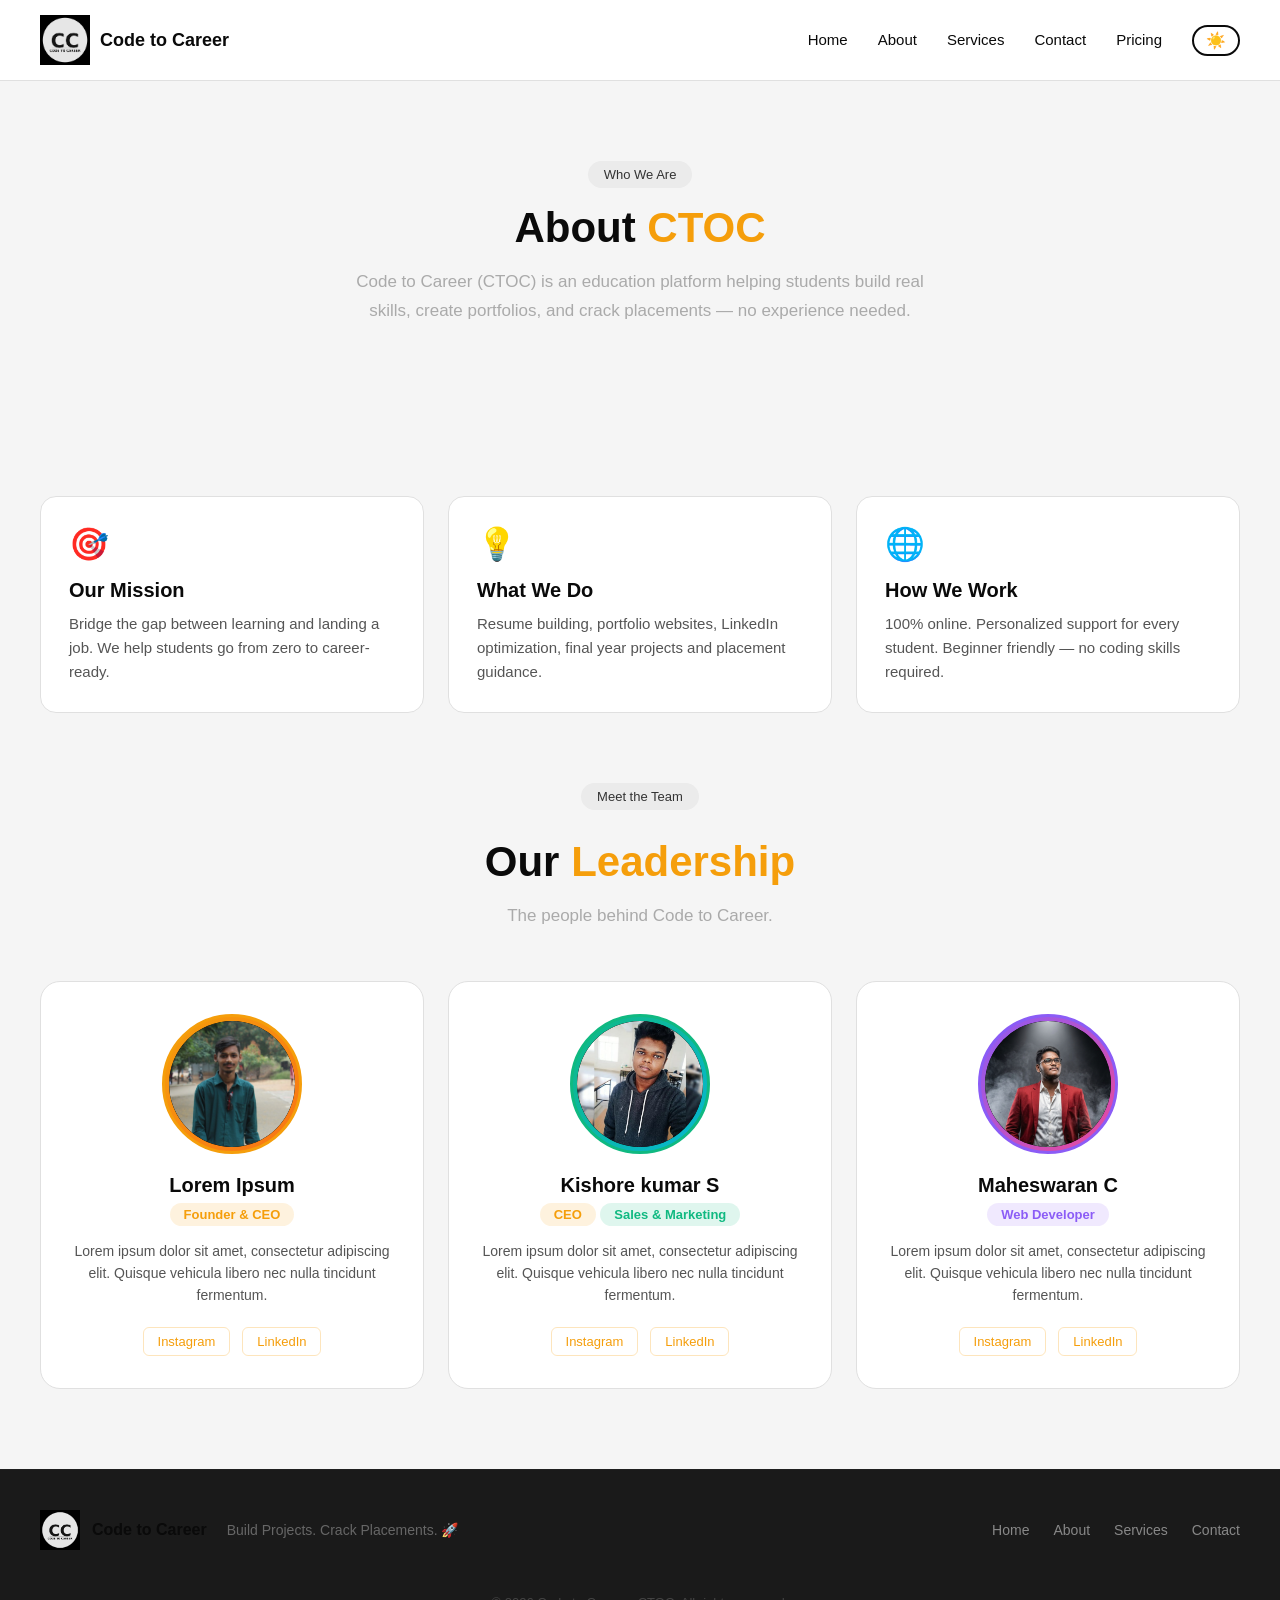
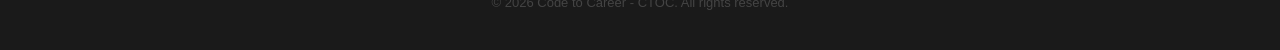
==== about.html @ 70b30215 "CTOC website first commit" ====
<!DOCTYPE html>
<html lang="en">
<head>
    <meta charset="UTF-8">
    <meta name="viewport" content="width=device-width, initial-scale=1.0">
    <title>About - CTOC</title>
    <link rel="icon" type="image/png" href="./assets/ctoc-white.png">
    <link rel="stylesheet" href="./styles.css">
</head>
<body>
    <nav class="navbar">
        <div class="container">
            <div class="nav-left">
                <img src="./assets/ctoc-white.png" alt="CTOC Logo" class="logo">
                <strong class="brand">Code to Career</strong>
            </div>
            <input type="checkbox" id="menu-toggle" class="menu-toggle">
            <label for="menu-toggle" class="hamburger">
                <span></span><span></span><span></span>
            </label>
            <ul class="nav-links">
                <li><a href="index.html">Home</a></li>
                <li><a href="about.html" class="active">About</a></li>
                <li><a href="services.html">Services</a></li>
                <li><a href="contact.html">Contact</a></li>
                <li><a href="pricing.html">Pricing</a></li>
                <li><button class="toggle-btn" onclick="toggleTheme()">🌙</button></li>
            </ul>
        </div>
    </nav>

    <section class="page-hero">
        <div class="section-container">
            <span class="section-badge">Who We Are</span>
            <h1 class="section-title">About <span class="highlight">CTOC</span></h1>
            <p class="section-sub">Code to Career (CTOC) is an education platform helping students build real skills, create portfolios, and crack placements — no experience needed.</p>
        </div>
    </section>

    <section class="section">
        <div class="section-container">
            <div class="about-grid">
                <div class="about-card">
                    <span class="about-icon">🎯</span>
                    <h3>Our Mission</h3>
                    <p>Bridge the gap between learning and landing a job. We help students go from zero to career-ready.</p>
                </div>
                <div class="about-card">
                    <span class="about-icon">💡</span>
                    <h3>What We Do</h3>
                    <p>Resume building, portfolio websites, LinkedIn optimization, final year projects and placement guidance.</p>
                </div>
                <div class="about-card">
                    <span class="about-icon">🌐</span>
                    <h3>How We Work</h3>
                    <p>100% online. Personalized support for every student. Beginner friendly — no coding skills required.</p>
                </div>
            </div>

            <!-- Team Section -->
            <div style="margin-top:70px;">
                <span class="section-badge">Meet the Team</span>
                <h2 class="section-title" style="margin-top:12px;">Our <span class="highlight">Leadership</span></h2>
                <p class="section-sub">The people behind Code to Career.</p>

                <div class="team-grid">

                    <!-- Founder & CEO -->
                    <div class="team-card">
                        <div class="team-photo-wrap founder-border"><div class="team-photo-inner"><img src="./assets/cover photo.jpg" alt="Founder & CEO" class="team-img"></div></div>
                        <h3>Lorem Ipsum</h3>
                        <span class="team-role founder-role">Founder & CEO</span>
                        <p>Lorem ipsum dolor sit amet, consectetur adipiscing elit. Quisque vehicula libero nec nulla tincidunt fermentum.</p>
                        <div class="team-links">
                            <a href="https://instagram.com/ctoc_careers" target="_blank">Instagram</a>
                            <a href="https://www.linkedin.com/in/harikaran84/" target="_blank">LinkedIn</a>
                        </div>
                    </div>

                    <!-- Sales & Marketing -->
                    <div class="team-card">
                        <div class="team-photo-wrap sales-border"><div class="team-photo-inner"><img src="./assets/kishore.jpeg" alt="Kishore" class="team-img"></div></div>
                        <h3>Kishore kumar S</h3>
                        <span class="team-role founder-role"> CEO</span>
                        <span class="team-role sales-role">Sales & Marketing</span>
                        <p>Lorem ipsum dolor sit amet, consectetur adipiscing elit. Quisque vehicula libero nec nulla tincidunt fermentum.</p>
                        <div class="team-links">
                            <a href="https://www.instagram.com/im_kishore17"target="_blank">Instagram</a>
                            <a href="https://www.linkedin.com/in/kishorekumar29" target="_blank">LinkedIn</a>
                        </div>
                    </div>

                    <!-- Web Developer -->
                    <div class="team-card">
                        <div class="team-photo-wrap dev-border"><div class="team-photo-inner"><img src="./assets/masheshwaram.png" alt="Mashwaran" class="team-img"></div></div>
                        <h3>Maheswaran C</h3>
                        <span class="team-role dev-role">Web Developer</span>
                        <p>Lorem ipsum dolor sit amet, consectetur adipiscing elit. Quisque vehicula libero nec nulla tincidunt fermentum.</p>
                        <div class="team-links">
                            <a href="https://www.instagram.com/maheswaran__c?igsh=YmtxbDI0NXh1Mmlw&utm_source=qr" target="_blank">Instagram</a>
                            <a href="https://www.linkedin.com/in/maheswaran-c-1771b9293/" target="_blank">LinkedIn</a>
                        </div>
                    </div>

                </div>
            </div>
        </div>
    </section>

    <footer class="footer">
        <div class="footer-container">
            <div class="footer-left">
                <img src="./assets/ctoc-white.png" alt="CTOC" class="footer-logo">
                <strong>Code to Career</strong>
                <p>Build Projects. Crack Placements. 🚀</p>
            </div>
            <div class="footer-links">
                <a href="index.html">Home</a>
                <a href="about.html">About</a>
                <a href="services.html">Services</a>
                <a href="contact.html">Contact</a>
            </div>
        </div>
        <p class="footer-copy">© 2026 Code to Career - CTOC. All rights reserved.</p>
    </footer>

    <script>
        const menuToggle = document.getElementById('menu-toggle');
const navLinks = document.querySelector('.nav-links');

document.querySelector('.hamburger').addEventListener('click', () => {
    navLinks.classList.toggle('open');
});
// Auto dark/light mode based on system
if (window.matchMedia('(prefers-color-scheme: light)').matches) {
    document.body.classList.add('light');
    document.querySelector('.toggle-btn').textContent = '☀️';
}
    </script>
</body>
</html>
---- styles.css ----
* {
    margin: 0;
    padding: 0;
    box-sizing: border-box;
    scroll-behavior: smooth;
}

body {
    font-family: 'Segoe UI', sans-serif;
    background-color: #0a0a0a;
    color: #ffffff;
    transition: background 0.3s, color 0.3s;
}

/* ===== LIGHT MODE ===== */
body.light { background-color: #f5f5f5; color: #0a0a0a; }
body.light .navbar { background-color: #ffffff; border-bottom: 1px solid #e0e0e0; }
body.light .brand { color: #0a0a0a; }
body.light .nav-links a { color: #0a0a0a; }
body.light .toggle-btn { border-color: #0a0a0a; }
body.light .hero-card { background: #ffffff; border: 1px solid #e0e0e0; color: #0a0a0a; }
body.light .hero-card .card-top span { color: #0a0a0a; }
body.light .hero-card .stat p { color: #555; }
body.light .hero-badge { background: #f0f0f0; color: #333; }
body.light .hero-sub { color: #555; }
body.light .hero-tags span { background: #e8e8e8; color: #0a0a0a; border-color: #ccc; }
body.light .btn-secondary { color: #0a0a0a; border-color: #aaa; }
body.light .hamburger span { background: #0a0a0a; }
body.light .section-badge { background: #ebebeb; color: #333; }
body.light .about-card { background: #ffffff; border-color: #e0e0e0; }
body.light .about-card p { color: #555; }
body.light .service-card { background: #ffffff; border-color: #e0e0e0; }
body.light .service-card p { color: #555; }
body.light .services { background: #efefef; }
body.light .contact-card { background: #ffffff; border-color: #e0e0e0; }
body.light .contact-card p { color: #555; }
body.light .footer { background: #1a1a1a; }
body.light .founder { background: #ffffff; border-color: #e0e0e0; }
body.light .founder-info p { color: #555; }
body.light .nav-links { background: #ffffff; }

/* ===== NAVBAR ===== */
.navbar {
    background-color: #0a0a0a;
    padding: 15px 40px;
    position: sticky;
    top: 0;
    z-index: 999;
    border-bottom: 1px solid #1f1f1f;
    transition: background 0.3s;
}

.container {
    display: flex;
    align-items: center;
    width: 100%;
    max-width: 1200px;
    margin: 0 auto;
}

.nav-left {
    display: flex;
    align-items: center;
    gap: 10px;
}

.logo { height: 50px; width: auto; }

.brand { color: #ffffff; font-size: 18px; white-space: nowrap; }

.nav-links {
    display: flex;
    list-style: none;
    gap: 30px;
    align-items: center;
    margin-left: auto;
}

.nav-links a {
    color: #ffffff;
    text-decoration: none;
    font-size: 15px;
    transition: color 0.3s;
}

.nav-links a:hover { color: #f59e0b; }

.toggle-btn {
    background: none;
    border: 2px solid #ffffff;
    border-radius: 50px;
    padding: 4px 12px;
    font-size: 16px;
    cursor: pointer;
    transition: all 0.3s;
}

.menu-toggle { display: none; }

.hamburger {
    display: none;
    flex-direction: column;
    gap: 5px;
    cursor: pointer;
    margin-left: auto;
}

.hamburger span {
    width: 25px;
    height: 2px;
    background: #ffffff;
    border-radius: 2px;
    transition: all 0.3s;
}

/* ===== HERO ===== */
.hero {
    min-height: 90vh;
    display: flex;
    align-items: center;
    justify-content: space-between;
    padding: 80px 40px;
    max-width: 1200px;
    margin: 0 auto;
    gap: 40px;
}

.hero-content { flex: 1; }

.hero-badge {
    display: inline-block;
    background: #1f1f1f;
    color: #f59e0b;
    padding: 6px 16px;
    border-radius: 50px;
    font-size: 14px;
    margin-bottom: 20px;
}

.hero-title {
    font-size: 56px;
    font-weight: 800;
    line-height: 1.2;
    margin-bottom: 20px;
}

.highlight { color: #f59e0b; }

.hero-sub {
    font-size: 18px;
    color: #aaaaaa;
    line-height: 1.7;
    margin-bottom: 30px;
}

.hero-tags {
    display: flex;
    flex-wrap: wrap;
    gap: 12px;
    margin-bottom: 35px;
}

.hero-tags span {
    background: #1a1a1a;
    color: #ffffff;
    padding: 8px 16px;
    border-radius: 8px;
    font-size: 14px;
    border: 1px solid #2a2a2a;
}

.hero-btns { display: flex; gap: 16px; flex-wrap: wrap; }

.btn-primary {
    background: #f59e0b;
    color: #0a0a0a;
    padding: 14px 28px;
    border-radius: 8px;
    text-decoration: none;
    font-weight: 700;
    font-size: 16px;
    transition: all 0.3s;
    display: inline-block;
}

.btn-primary:hover { background: #d97706; transform: translateY(-2px); }

.btn-secondary {
    background: transparent;
    color: #ffffff;
    padding: 14px 28px;
    border-radius: 8px;
    text-decoration: none;
    font-weight: 600;
    font-size: 16px;
    border: 2px solid #333;
    transition: all 0.3s;
    display: inline-block;
}

.btn-secondary:hover { border-color: #f59e0b; color: #f59e0b; }

.hero-image { flex: 1; display: flex; justify-content: center; }

.hero-card {
    background: #141414;
    border: 1px solid #2a2a2a;
    border-radius: 20px;
    padding: 30px;
    width: 100%;
    max-width: 360px;
}

.card-top { display: flex; align-items: center; gap: 12px; margin-bottom: 25px; }
.card-logo { height: 45px; width: auto; }
.card-top span { font-weight: 700; font-size: 16px; color: #fff; }

.card-stats { display: flex; justify-content: space-between; margin-bottom: 20px; }
.stat h3 { font-size: 28px; font-weight: 800; color: #f59e0b; }
.stat p { font-size: 12px; color: #888; margin-top: 4px; }

.card-tag {
    font-size: 13px;
    color: #666;
    border-top: 1px solid #2a2a2a;
    padding-top: 15px;
}

/* ===== SECTIONS ===== */
.section { padding: 80px 40px; }

.section-container {
    max-width: 1200px;
    margin: 0 auto;
    text-align: center;
}

.section-badge {
    display: inline-block;
    background: #1f1f1f;
    color: #f59e0b;
    padding: 6px 16px;
    border-radius: 50px;
    font-size: 13px;
    margin-bottom: 16px;
}

.section-title {
    font-size: 42px;
    font-weight: 800;
    margin-bottom: 16px;
}

.section-sub {
    font-size: 17px;
    color: #aaa;
    max-width: 600px;
    margin: 0 auto 50px;
    line-height: 1.7;
}

/* ===== ABOUT ===== */
.about-grid {
    display: grid;
    grid-template-columns: repeat(3, 1fr);
    gap: 24px;
    margin-bottom: 60px;
    text-align: left;
}

.about-card {
    background: #141414;
    border: 1px solid #2a2a2a;
    border-radius: 16px;
    padding: 28px;
    transition: transform 0.3s;
}

.about-card:hover { transform: translateY(-4px); }
.about-icon { font-size: 32px; display: block; margin-bottom: 16px; }
.about-card h3 { font-size: 20px; margin-bottom: 10px; }
.about-card p { color: #888; line-height: 1.6; font-size: 15px; }

.founder {
    display: flex;
    align-items: center;
    gap: 40px;
    background: #141414;
    border: 1px solid #2a2a2a;
    border-radius: 20px;
    padding: 40px;
    text-align: left;
    margin-top: 20px;
}

.founder-placeholder {
    width: 120px;
    height: 120px;
    border-radius: 50%;
    background: #f59e0b;
    color: #0a0a0a;
    font-size: 36px;
    font-weight: 800;
    display: flex;
    align-items: center;
    justify-content: center;
    flex-shrink: 0;
}

.founder-info h3 { font-size: 22px; margin: 10px 0; }
.founder-info p { color: #888; line-height: 1.7; margin-bottom: 20px; font-style: italic; }

/* ===== SERVICES ===== */
.services { background: #0d0d0d; }

.services-grid {
    display: grid;
    grid-template-columns: repeat(3, 1fr);
    gap: 24px;
    text-align: left;
}

.service-card {
    background: #141414;
    border: 1px solid #2a2a2a;
    border-radius: 16px;
    padding: 28px;
    transition: transform 0.3s, border-color 0.3s;
    position: relative;
}

.service-card:hover { transform: translateY(-4px); border-color: #f59e0b; }
.service-icon { font-size: 32px; display: block; margin-bottom: 16px; }
.service-card h3 { font-size: 18px; margin-bottom: 10px; }
.service-card p { color: #888; line-height: 1.6; font-size: 15px; }

.highlight-card { border-color: #f59e0b44; }

.coming-soon {
    display: inline-block;
    background: #f59e0b;
    color: #0a0a0a;
    font-size: 12px;
    font-weight: 700;
    padding: 4px 12px;
    border-radius: 50px;
    margin-top: 12px;
}

/* ===== CONTACT ===== */
.contact-grid {
    display: grid;
    grid-template-columns: repeat(2, 1fr);
    gap: 24px;
    max-width: 800px;
    margin: 0 auto;
}

.contact-card {
    background: #141414;
    border: 1px solid #2a2a2a;
    border-radius: 16px;
    padding: 28px;
    transition: transform 0.3s;
}

.contact-card:hover { transform: translateY(-4px); }
.contact-icon { font-size: 32px; display: block; margin-bottom: 16px; }
.contact-card h3 { font-size: 20px; margin-bottom: 8px; }
.contact-card p { color: #888; margin-bottom: 20px; font-size: 15px; }

/* ===== FOOTER ===== */
.footer {
    background: #050505;
    padding: 40px;
    border-top: 1px solid #1f1f1f;
}

.footer-container {
    max-width: 1200px;
    margin: 0 auto;
    display: flex;
    justify-content: space-between;
    align-items: center;
    margin-bottom: 24px;
    flex-wrap: wrap;
    gap: 20px;
}

.footer-left {
    display: flex;
    align-items: center;
    gap: 12px;
}

.footer-logo { height: 40px; }
.footer-left strong { font-size: 16px; }
.footer-left p { color: #666; font-size: 14px; margin-left: 8px; }

.footer-links {
    display: flex;
    gap: 24px;
}

.footer-links a {
    color: #888;
    text-decoration: none;
    font-size: 14px;
    transition: color 0.3s;
}

.footer-links a:hover { color: #f59e0b; }

.footer-copy {
    text-align: center;
    color: #444;
    font-size: 13px;
    max-width: 1200px;
    margin: 0 auto;
    border-top: 1px solid #1a1a1a;
    padding-top: 20px;
}

/* ===== MEDIA QUERIES ===== */
@media (max-width: 768px) {
    .navbar { padding: 15px 20px; }
    .hamburger { display: flex; }

    .nav-links {
        display: none;
        flex-direction: column;
        position: absolute;
        top: 80px;
        left: 0;
        width: 100%;
        background: #0a0a0a;
        padding: 20px;
        gap: 20px;
        border-bottom: 1px solid #1f1f1f;
    }

    .menu-toggle:checked ~ .nav-links { display: flex; }

    .hero {
        flex-direction: column;
        padding: 40px 20px;
        text-align: center;
        min-height: auto;
    }

    .hero-title { font-size: 36px; }
    .hero-tags { justify-content: center; }
    .hero-btns { justify-content: center; }
    .hero-card { max-width: 100%; }

    .section { padding: 60px 20px; }
    .section-title { font-size: 32px; }

    .about-grid { grid-template-columns: 1fr; }
    .services-grid { grid-template-columns: 1fr; }
    .contact-grid { grid-template-columns: 1fr; }

    .founder {
        flex-direction: column;
        text-align: center;
    }

    .footer-container { flex-direction: column; text-align: center; }
    .footer-left { flex-direction: column; }
    .footer-links { flex-wrap: wrap; justify-content: center; }
}

@media (max-width: 480px) {
    .hero-title { font-size: 28px; }
    .btn-primary, .btn-secondary { width: 100%; text-align: center; }
    .brand { font-size: 14px; }
}

/* ===== PAGE HERO ===== */
.page-hero {
    padding: 80px 40px 40px;
    text-align: center;
}

/* ===== WHY SECTION ===== */
.why-section { padding: 80px 40px; background: #0d0d0d; }
.why-grid {
    display: grid;
    grid-template-columns: repeat(4, 1fr);
    gap: 24px;
    text-align: left;
}
.why-card {
    background: #141414;
    border: 1px solid #2a2a2a;
    border-radius: 16px;
    padding: 28px;
    transition: transform 0.3s;
}
.why-card:hover { transform: translateY(-4px); }
.why-card span { font-size: 32px; display: block; margin-bottom: 14px; }
.why-card h3 { font-size: 17px; margin-bottom: 10px; }
.why-card p { color: #888; font-size: 14px; line-height: 1.6; }

body.light .why-section { background: #efefef; }
body.light .why-card { background: #ffffff; border-color: #e0e0e0; }
body.light .why-card p { color: #555; }

/* ===== CTA SECTION ===== */
.cta-section {
    padding: 80px 40px;
    text-align: center;
    background: #0a0a0a;
}

/* ===== TEAM ===== */
.team-grid {
    display: grid;
    grid-template-columns: repeat(3, 1fr);
    gap: 24px;
    margin-top: 30px;
}

.team-card {
    background: #141414;
    border: 1px solid #2a2a2a;
    border-radius: 20px;
    padding: 32px 24px;
    text-align: center;
    transition: transform 0.3s;
}

.team-card:hover { transform: translateY(-4px); }

.team-photo {
    width: 90px;
    height: 90px;
    border-radius: 50%;
    background: #f59e0b;
    color: #0a0a0a;
    font-size: 36px;
    font-weight: 800;
    display: flex;
    align-items: center;
    justify-content: center;
    margin: 0 auto 16px;
}

.team-card h3 { font-size: 20px; margin-bottom: 6px; }

.team-role {
    display: inline-block;
    background: #f59e0b22;
    color: #f59e0b;
    font-size: 13px;
    font-weight: 600;
    padding: 4px 14px;
    border-radius: 50px;
    margin-bottom: 14px;
}

.team-card p {
    color: #888;
    font-size: 14px;
    line-height: 1.6;
    margin-bottom: 20px;
}

.team-links {
    display: flex;
    gap: 12px;
    justify-content: center;
}

.team-links a {
    color: #f59e0b;
    text-decoration: none;
    font-size: 13px;
    border: 1px solid #f59e0b44;
    padding: 6px 14px;
    border-radius: 6px;
    transition: all 0.3s;
}

.team-links a:hover { background: #f59e0b; color: #0a0a0a; }

body.light .team-card { background: #ffffff; border-color: #e0e0e0; }
body.light .team-card p { color: #555; }

@media (max-width: 768px) {
    .why-grid { grid-template-columns: 1fr 1fr; }
    .team-grid { grid-template-columns: 1fr; }
    .page-hero { padding: 60px 20px 30px; }
}

@media (max-width: 480px) {
    .why-grid { grid-template-columns: 1fr; }
}

/* ===== TEAM PHOTO ===== */
.team-photo-wrap {
    width: 110px;
    height: 110px;
    border-radius: 50%;
    margin: 0 auto 16px;
    overflow: hidden;
    border: 3px solid #f59e0b;
}

.team-img {
    width: 100%;
    height: 100%;
    object-fit: cover;
}

.founder-role { background: #f59e0b22; color: #f59e0b; }
.sales-role   { background: #10b98122; color: #10b981; }
.dev-role     { background: #8b5cf622; color: #8b5cf6; }

/* ===== TEAM PHOTO FIX ===== */
.team-photo-wrap {
    width: 120px;
    height: 120px;
    border-radius: 50%;
    margin: 0 auto 16px;
    overflow: hidden;
    border: 3px solid #f59e0b;
    flex-shrink: 0;
}

.team-img {
    width: 100%;
    height: 100%;
    object-fit: cover;
    object-position: top center;
}

.founder-border { border-color: #f59e0b; }
.sales-border   { border-color: #10b981; }
.dev-border     { border-color: #8b5cf6; }

.team-card {
    background: #141414;
    border: 1px solid #2a2a2a;
    border-radius: 20px;
    padding: 32px 24px;
    text-align: center;
    transition: transform 0.3s;
}

.team-card:hover { transform: translateY(-4px); }
.team-card h3 { font-size: 20px; margin-bottom: 6px; }

.team-role {
    display: inline-block;
    font-size: 13px;
    font-weight: 600;
    padding: 4px 14px;
    border-radius: 50px;
    margin-bottom: 14px;
}

.founder-role { background: #f59e0b22; color: #f59e0b; }
.sales-role   { background: #10b98122; color: #10b981; }
.dev-role     { background: #8b5cf622; color: #8b5cf6; }

.team-card p {
    color: #888;
    font-size: 14px;
    line-height: 1.6;
    margin-bottom: 20px;
}

.team-links {
    display: flex;
    gap: 12px;
    justify-content: center;
}

.team-links a {
    color: #f59e0b;
    text-decoration: none;
    font-size: 13px;
    border: 1px solid #f59e0b44;
    padding: 6px 14px;
    border-radius: 6px;
    transition: all 0.3s;
}

.team-links a:hover { background: #f59e0b; color: #0a0a0a; }

.team-grid {
    display: grid;
    grid-template-columns: repeat(3, 1fr);
    gap: 24px;
    margin-top: 30px;
}

body.light .team-card { background: #ffffff; border-color: #e0e0e0; }
body.light .team-card p { color: #555; }

@media (max-width: 768px) {
    .team-grid { grid-template-columns: 1fr; }
}

/* ===== TEAM PHOTO BETTER STYLE ===== */
.team-photo-wrap {
    width: 140px;
    height: 140px;
    border-radius: 50%;
    margin: 0 auto 20px;
    overflow: hidden;
    padding: 4px;
    position: relative;
}

.founder-border { background: linear-gradient(135deg, #f59e0b, #f97316); }
.sales-border   { background: linear-gradient(135deg, #10b981, #06b6d4); }
.dev-border     { background: linear-gradient(135deg, #8b5cf6, #ec4899); }

.team-photo-inner {
    width: 100%;
    height: 100%;
    border-radius: 50%;
    overflow: hidden;
    background: #0a0a0a;
}

.team-img {
    width: 100%;
    height: 100%;
    object-fit: cover;
    object-position: top center;
    border-radius: 50%;
    transition: transform 0.4s;
}

.team-card:hover .team-img {
    transform: scale(1.08);
}

/* ===== CERTIFICATE PAGE ===== */
.cert-benefits {
    display: grid;
    grid-template-columns: repeat(4, 1fr);
    gap: 24px;
    margin-top: 40px;
    text-align: left;
}

.cert-benefit-card {
    background: #141414;
    border: 1px solid #2a2a2a;
    border-radius: 16px;
    padding: 28px;
    transition: transform 0.3s;
}

.cert-benefit-card:hover { transform: translateY(-4px); }
.cert-benefit-card span { font-size: 32px; display: block; margin-bottom: 14px; }
.cert-benefit-card h3 { font-size: 17px; margin-bottom: 10px; }
.cert-benefit-card p { color: #888; font-size: 14px; line-height: 1.6; }

.cert-programs {
    display: flex;
    flex-direction: column;
    gap: 20px;
    margin-top: 30px;
}

.cert-card {
    background: #141414;
    border: 1px solid #2a2a2a;
    border-radius: 16px;
    padding: 28px;
    display: flex;
    align-items: center;
    gap: 24px;
    transition: border-color 0.3s;
    text-align: left;
}

.cert-card:hover { border-color: #f59e0b; }

.cert-icon {
    font-size: 42px;
    flex-shrink: 0;
    width: 70px;
    height: 70px;
    background: #1a1a1a;
    border-radius: 14px;
    display: flex;
    align-items: center;
    justify-content: center;
}

.cert-info { flex: 1; }
.cert-info h3 { font-size: 20px; margin-bottom: 8px; }
.cert-info p { color: #888; font-size: 14px; line-height: 1.6; margin-bottom: 14px; }

.cert-tags {
    display: flex;
    gap: 8px;
    flex-wrap: wrap;
}

.cert-tags span {
    background: #1f1f1f;
    color: #f59e0b;
    font-size: 12px;
    padding: 4px 12px;
    border-radius: 50px;
    border: 1px solid #f59e0b33;
}

.cert-cta {
    margin-top: 80px;
    text-align: center;
    padding: 60px;
    background: #141414;
    border-radius: 24px;
    border: 1px solid #2a2a2a;
}

body.light .cert-benefit-card { background: #fff; border-color: #e0e0e0; }
body.light .cert-benefit-card p { color: #555; }
body.light .cert-card { background: #fff; border-color: #e0e0e0; }
body.light .cert-info p { color: #555; }
body.light .cert-icon { background: #f0f0f0; }
body.light .cert-tags span { background: #fff8e7; }
body.light .cert-cta { background: #fff; border-color: #e0e0e0; }

@media (max-width: 768px) {
    .cert-benefits { grid-template-columns: 1fr 1fr; }
    .cert-card { flex-direction: column; text-align: center; }
    .cert-tags { justify-content: center; }
    .cert-cta { padding: 30px 20px; }
}

@media (max-width: 480px) {
    .cert-benefits { grid-template-columns: 1fr; }
}

/* ===== PRICING ===== */
.btn-download {
    display: inline-block;
    background: #f59e0b;
    color: #0a0a0a;
    padding: 14px 32px;
    border-radius: 8px;
    text-decoration: none;
    font-weight: 700;
    font-size: 16px;
    margin-top: 20px;
    transition: all 0.3s;
    border: none;
    cursor: pointer;
}

.btn-download:hover { background: #d97706; transform: translateY(-2px); }

.pricing-grid {
    display: grid;
    grid-template-columns: repeat(4, 1fr);
    gap: 24px;
    margin-top: 40px;
    align-items: start;
}

.pricing-grid.two-col {
    grid-template-columns: repeat(2, 1fr);
    max-width: 800px;
    margin: 40px auto 0;
}

.pricing-card {
    background: #141414;
    border: 1px solid #2a2a2a;
    border-radius: 20px;
    padding: 28px 24px;
    text-align: left;
    position: relative;
    transition: transform 0.3s;
}

.pricing-card:hover { transform: translateY(-4px); }

.popular-card {
    border-color: #f59e0b;
    background: #141414;
}

.popular-badge {
    display: inline-block;
    background: #f59e0b;
    color: #0a0a0a;
    font-size: 11px;
    font-weight: 700;
    padding: 4px 14px;
    border-radius: 50px;
    margin-bottom: 16px;
    letter-spacing: 1px;
}

.pricing-icon { font-size: 36px; margin-bottom: 12px; }

.pricing-price {
    font-size: 36px;
    font-weight: 800;
    color: #f59e0b;
    margin-bottom: 8px;
}

.pricing-price span {
    font-size: 12px;
    color: #666;
    font-weight: 400;
    display: block;
}

.pricing-card h3 {
    font-size: 18px;
    margin-bottom: 16px;
    color: #fff;
}

.pricing-features {
    list-style: none;
    margin-bottom: 20px;
}

.pricing-features li {
    font-size: 13px;
    color: #aaa;
    padding: 5px 0;
    border-bottom: 1px solid #1f1f1f;
    line-height: 1.5;
}

.best-for {
    font-size: 12px;
    color: #666;
    font-style: italic;
    margin-bottom: 20px;
    line-height: 1.5;
}

.plan-tag {
    font-size: 11px;
    color: #f59e0b;
    letter-spacing: 1px;
    margin-bottom: 16px;
    font-weight: 600;
}

body.light .pricing-card { background: #fff; border-color: #e0e0e0; }
body.light .popular-card { border-color: #f59e0b; }
body.light .pricing-card h3 { color: #0a0a0a; }
body.light .pricing-features li { color: #555; border-color: #eee; }
body.light .best-for { color: #888; }

@media (max-width: 1024px) {
    .pricing-grid { grid-template-columns: repeat(2, 1fr); }
}

@media (max-width: 768px) {
    .pricing-grid { grid-template-columns: 1fr; }
    .pricing-grid.two-col { grid-template-columns: 1fr; }
}

/* ===== CERTIFICATE PREVIEW ===== */
.cert-preview-section {
    margin-top: 70px;
    text-align: center;
}

.cert-preview-box {
    background: #141414;
    border: 2px solid #f59e0b44;
    border-radius: 20px;
    padding: 30px;
    margin-top: 30px;
}

.cert-preview-btns {
    display: flex;
    gap: 16px;
    justify-content: center;
    margin-top: 20px;
    flex-wrap: wrap;
}

body.light .cert-preview-box {
    background: #ffffff;
    border-color: #f59e0b66;
}

@media (max-width: 768px) {
    .cert-preview-box iframe {
        height: 300px;
    }
}
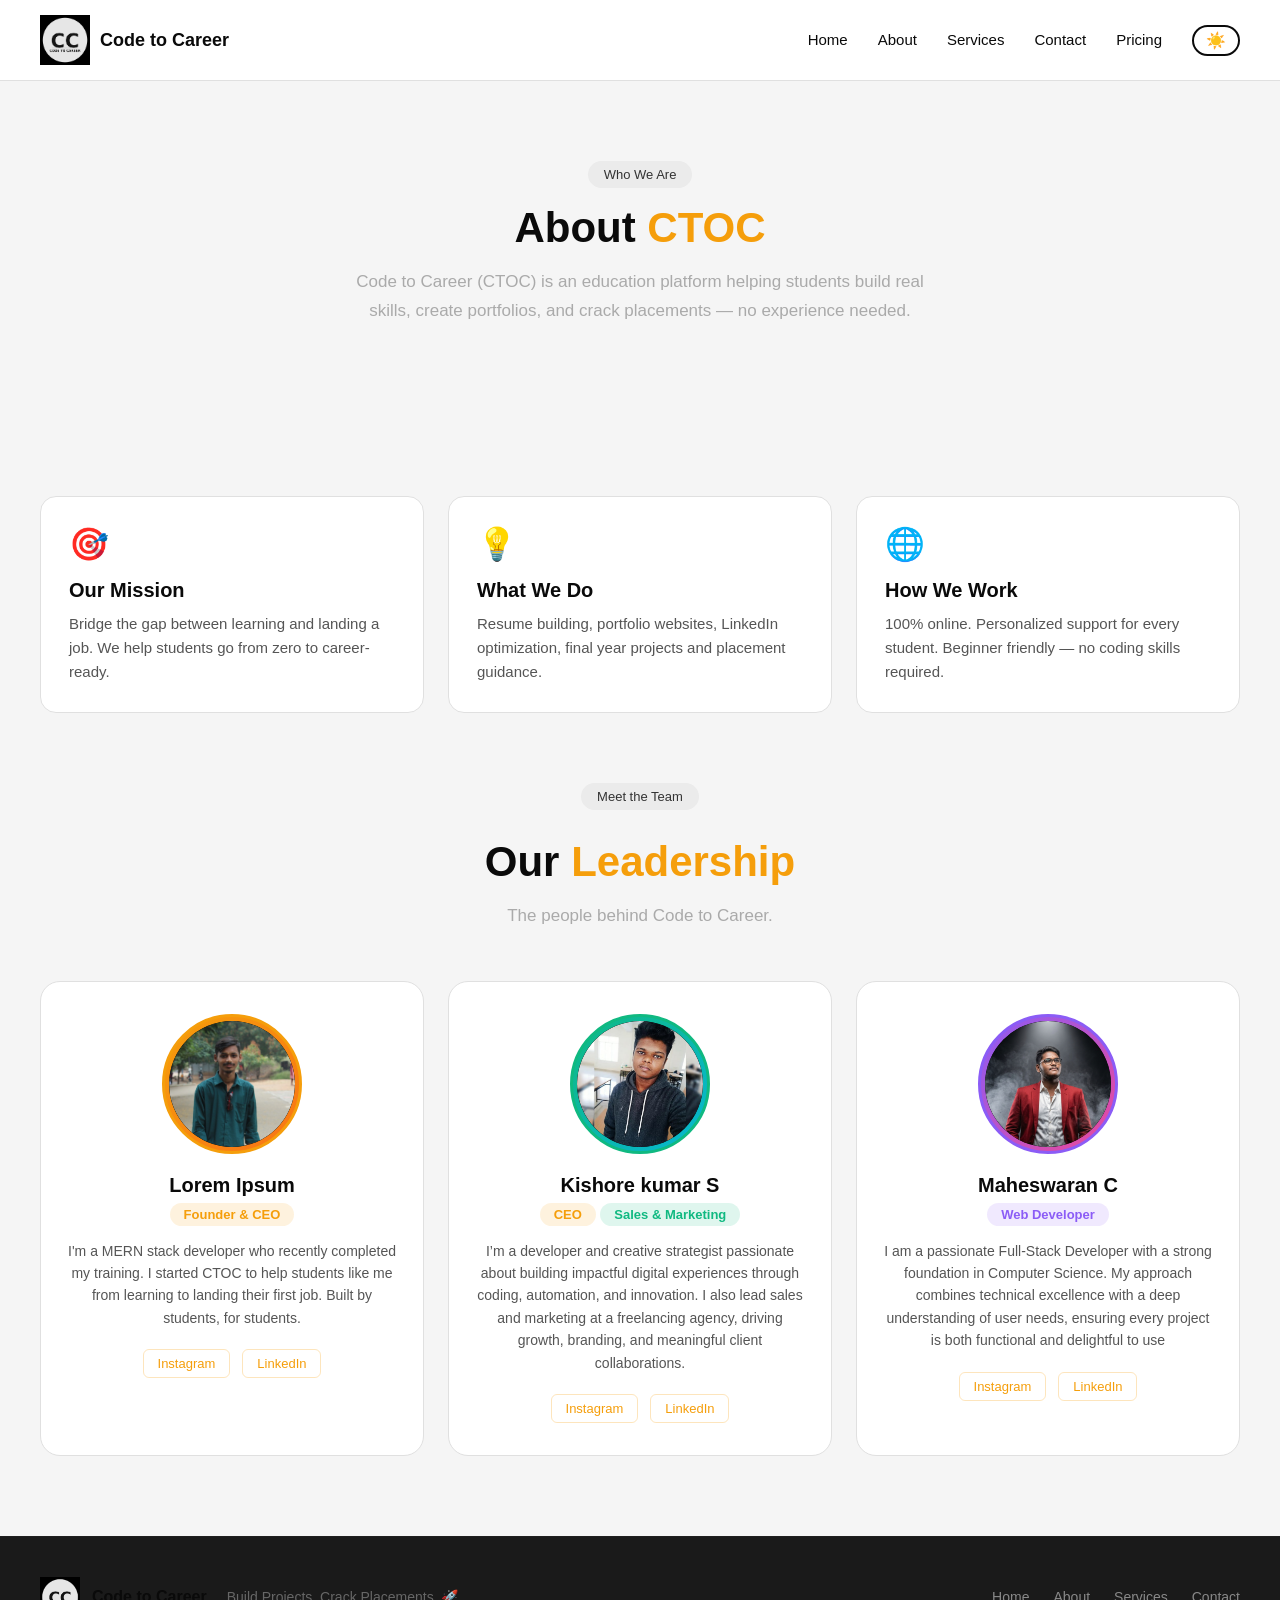
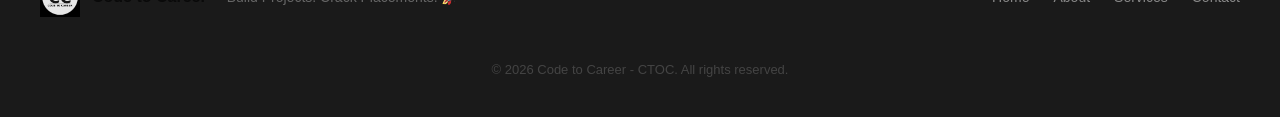
==== commit 56a1194a: "founder desc changed" ====
--- a/about.html
+++ b/about.html
@@ -70,7 +70,11 @@
                         <div class="team-photo-wrap founder-border"><div class="team-photo-inner"><img src="./assets/cover photo.jpg" alt="Founder & CEO" class="team-img"></div></div>
                         <h3>Lorem Ipsum</h3>
                         <span class="team-role founder-role">Founder & CEO</span>
-                        <p>Lorem ipsum dolor sit amet, consectetur adipiscing elit. Quisque vehicula libero nec nulla tincidunt fermentum.</p>
+                        <p>I'm a MERN stack developer who recently 
+completed my training. I started CTOC to 
+help students like me from learning to 
+landing their first job. Built by students, 
+for students. </p>
                         <div class="team-links">
                             <a href="https://instagram.com/ctoc_careers" target="_blank">Instagram</a>
                             <a href="https://www.linkedin.com/in/harikaran84/" target="_blank">LinkedIn</a>
@@ -83,7 +87,7 @@
                         <h3>Kishore kumar S</h3>
                         <span class="team-role founder-role"> CEO</span>
                         <span class="team-role sales-role">Sales & Marketing</span>
-                        <p>Lorem ipsum dolor sit amet, consectetur adipiscing elit. Quisque vehicula libero nec nulla tincidunt fermentum.</p>
+                        <p>I’m a developer and creative strategist passionate about building impactful digital experiences through coding, automation, and innovation. I also lead sales and marketing at a freelancing agency, driving growth, branding, and meaningful client collaborations.</p>
                         <div class="team-links">
                             <a href="https://www.instagram.com/im_kishore17"target="_blank">Instagram</a>
                             <a href="https://www.linkedin.com/in/kishorekumar29" target="_blank">LinkedIn</a>
@@ -95,7 +99,7 @@
                         <div class="team-photo-wrap dev-border"><div class="team-photo-inner"><img src="./assets/masheshwaram.png" alt="Mashwaran" class="team-img"></div></div>
                         <h3>Maheswaran C</h3>
                         <span class="team-role dev-role">Web Developer</span>
-                        <p>Lorem ipsum dolor sit amet, consectetur adipiscing elit. Quisque vehicula libero nec nulla tincidunt fermentum.</p>
+                        <p>I am a passionate Full-Stack Developer with a strong foundation in Computer Science. My approach combines technical excellence with a deep understanding of user needs, ensuring every project is both functional and delightful to use</p>
                         <div class="team-links">
                             <a href="https://www.instagram.com/maheswaran__c?igsh=YmtxbDI0NXh1Mmlw&utm_source=qr" target="_blank">Instagram</a>
                             <a href="https://www.linkedin.com/in/maheswaran-c-1771b9293/" target="_blank">LinkedIn</a>
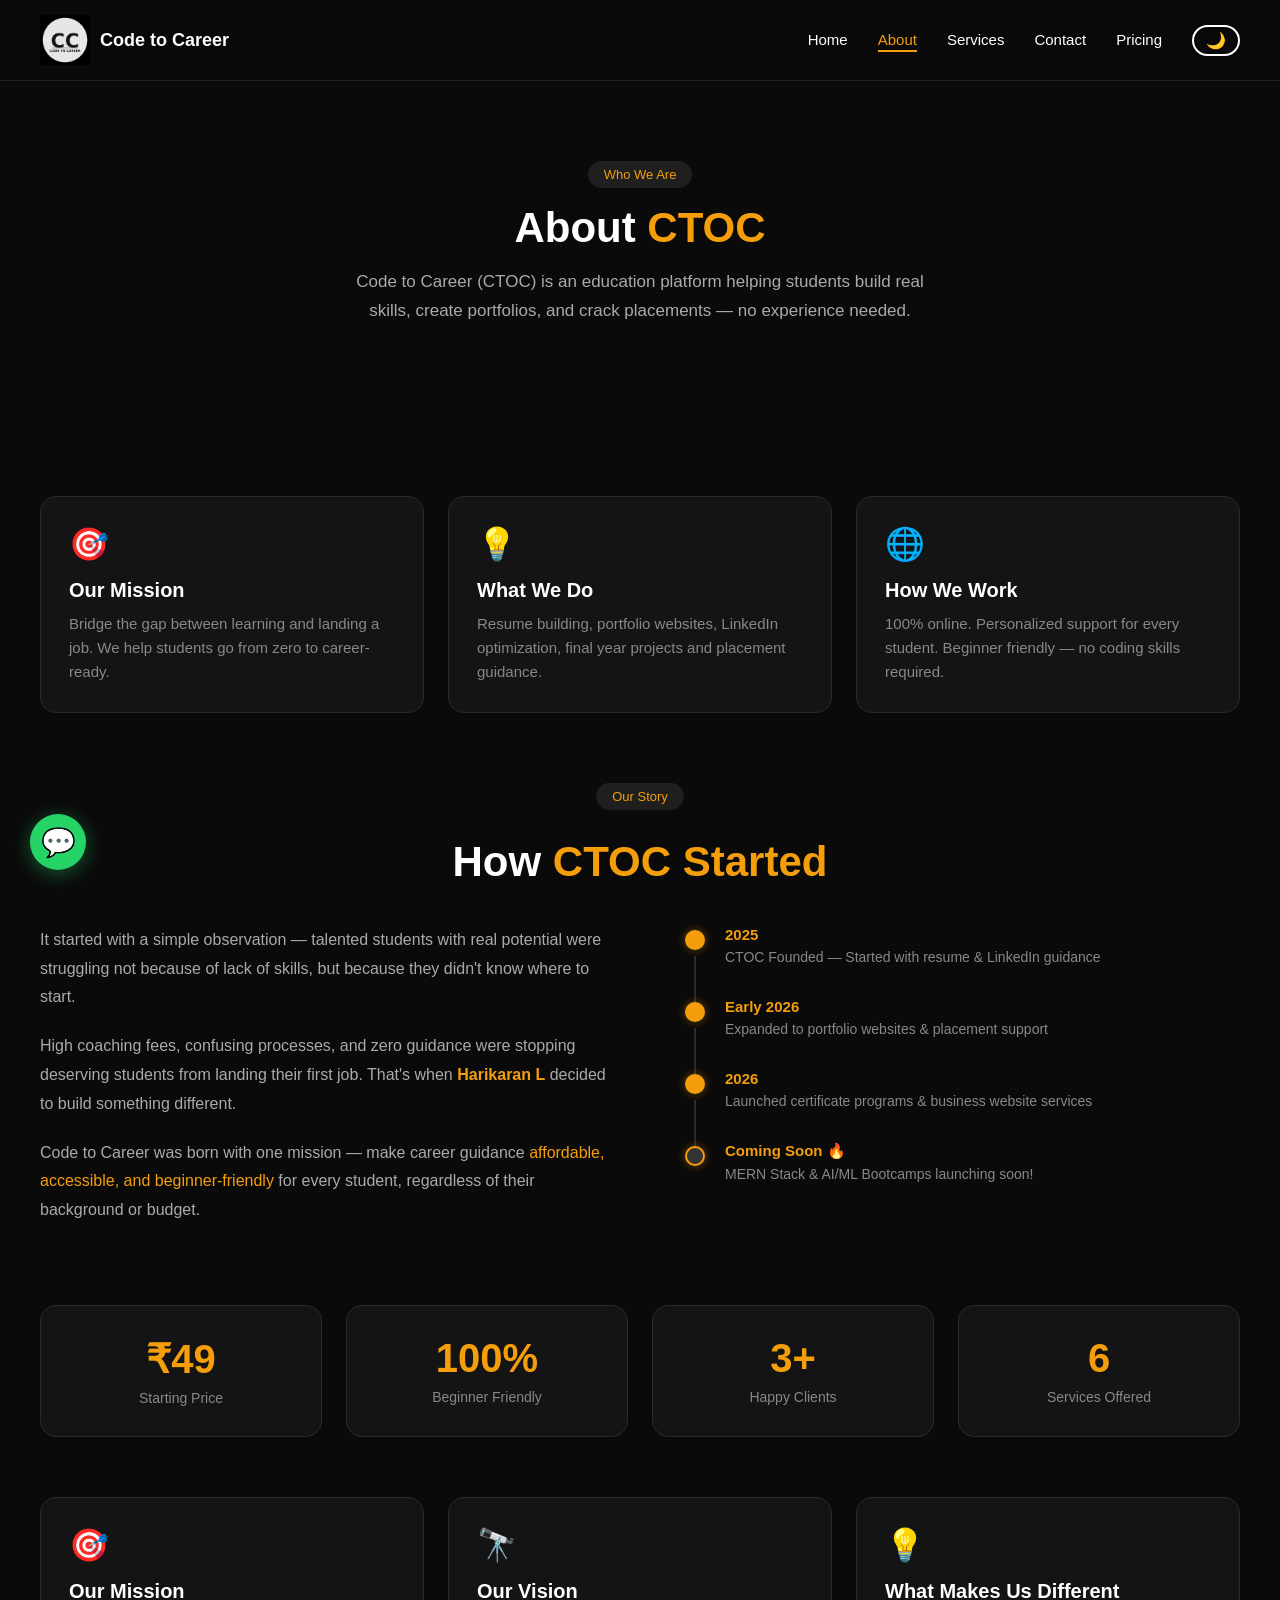
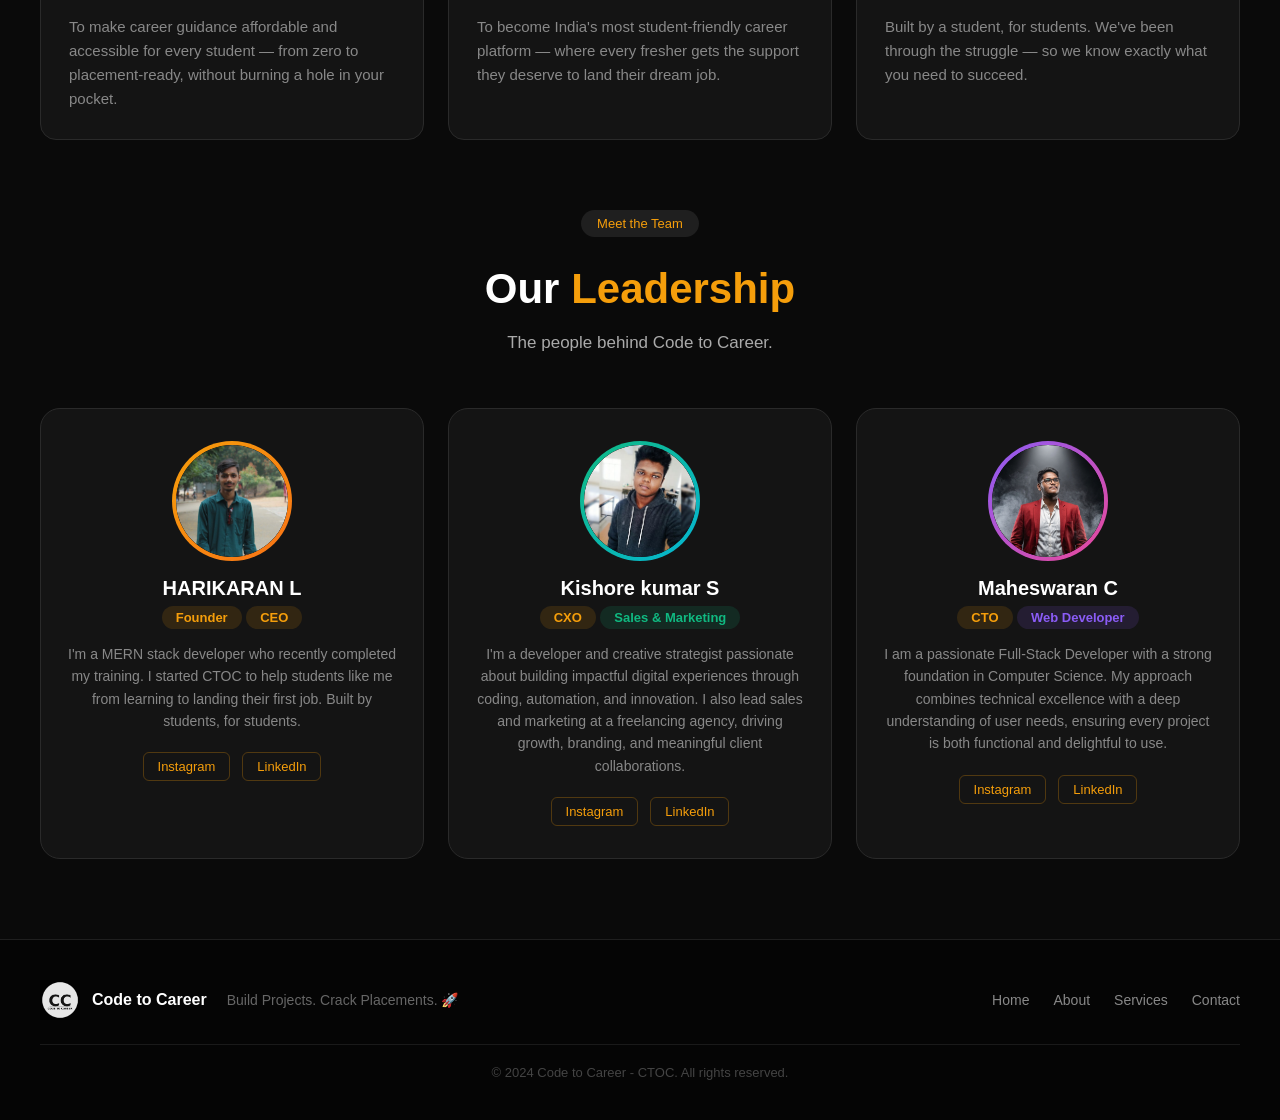
==== commit a460e357: "updtaed a animation" ====
--- a/about.html
+++ b/about.html
@@ -3,9 +3,31 @@
 <head>
     <meta charset="UTF-8">
     <meta name="viewport" content="width=device-width, initial-scale=1.0">
-    <title>About - CTOC</title>
+    <title>About Us - Code to Career CTOC</title>
+    <!-- SEO Meta Tags -->
+    <meta name="description" content="Learn about Code to Career (CTOC) — built by students, for students. Meet our team and know our mission to make career guidance affordable for everyone.">
+    <meta name="keywords" content="about CTOC, Code to Career team, student career platform, affordable career guidance">
+    <meta name="author" content="Code to Career - CTOC">
+    <meta name="robots" content="index, follow">
+
+    <!-- Open Graph (WhatsApp, Facebook, Instagram preview) -->
+    <meta property="og:type" content="website">
+    <meta property="og:title" content="About Us - Code to Career CTOC">
+    <meta property="og:description" content="Learn about Code to Career (CTOC) — built by students, for students. Meet our team and know our mission to make career guidance affordable for everyone.">
+    <meta property="og:url" content="https://ctoc-careers.github.io/about.html">
+    <meta property="og:image" content="https://ctoc-careers.github.io/assets/ctoc-white.png">
+    <meta property="og:site_name" content="Code to Career - CTOC">
+
+    <!-- Twitter Card -->
+    <meta name="twitter:card" content="summary_large_image">
+    <meta name="twitter:title" content="About Us - Code to Career CTOC">
+    <meta name="twitter:description" content="Learn about Code to Career (CTOC) — built by students, for students. Meet our team and know our mission to make career guidance affordable for everyone.">
+    <meta name="twitter:image" content="https://ctoc-careers.github.io/assets/ctoc-white.png">
+
     <link rel="icon" type="image/png" href="./assets/ctoc-white.png">
     <link rel="stylesheet" href="./styles.css">
+
+    <script>localStorage.getItem('ctoc_theme')==='light'&&document.documentElement.setAttribute('data-theme','light');</script>
 </head>
 <body>
     <nav class="navbar">
@@ -57,6 +79,89 @@
                 </div>
             </div>
 
+
+            <!-- CTOC Story -->
+            <div class="story-section">
+                <span class="section-badge">Our Story</span>
+                <h2 class="section-title" style="margin-top:12px;">How <span class="highlight">CTOC Started</span></h2>
+                <div class="story-content">
+                    <div class="story-text">
+                        <p>It started with a simple observation — talented students with real potential were struggling not because of lack of skills, but because they didn't know where to start.</p>
+                        <p>High coaching fees, confusing processes, and zero guidance were stopping deserving students from landing their first job. That's when <strong>Harikaran L</strong> decided to build something different.</p>
+                        <p>Code to Career was born with one mission — make career guidance <span style="color:#f59e0b;">affordable, accessible, and beginner-friendly</span> for every student, regardless of their background or budget.</p>
+                    </div>
+                    <div class="story-timeline">
+                        <div class="timeline-item">
+                            <div class="timeline-dot"></div>
+                            <div class="timeline-content">
+                                <h4>2025</h4>
+                                <p>CTOC Founded — Started with resume & LinkedIn guidance</p>
+                            </div>
+                        </div>
+                        <div class="timeline-item">
+                            <div class="timeline-dot"></div>
+                            <div class="timeline-content">
+                                <h4>Early 2026</h4>
+                                <p>Expanded to portfolio websites & placement support</p>
+                            </div>
+                        </div>
+                        <div class="timeline-item">
+                            <div class="timeline-dot"></div>
+                            <div class="timeline-content">
+                                <h4>2026</h4>
+                                <p>Launched certificate programs & business website services</p>
+                            </div>
+                        </div>
+                        <div class="timeline-item">
+                            <div class="timeline-dot future"></div>
+                            <div class="timeline-content">
+                                <h4>Coming Soon 🔥</h4>
+                                <p>MERN Stack & AI/ML Bootcamps launching soon!</p>
+                            </div>
+                        </div>
+                    </div>
+                </div>
+            </div>
+
+            <!-- Numbers -->
+            <div class="numbers-section">
+                <div class="number-card">
+                    <h3>₹49</h3>
+                    <p>Starting Price</p>
+                </div>
+                <div class="number-card">
+                    <h3>100%</h3>
+                    <p>Beginner Friendly</p>
+                </div>
+                <div class="number-card">
+                    <h3>3+</h3>
+                    <p>Happy Clients</p>
+                </div>
+                <div class="number-card">
+                    <h3>6</h3>
+                    <p>Services Offered</p>
+                </div>
+            </div>
+
+            <!-- Vision & Mission -->
+            <div class="vision-section">
+                <div class="vision-card">
+                    <span class="vision-icon">🎯</span>
+                    <h3>Our Mission</h3>
+                    <p>To make career guidance affordable and accessible for every student — from zero to placement-ready, without burning a hole in your pocket.</p>
+                </div>
+                <div class="vision-card">
+                    <span class="vision-icon">🔭</span>
+                    <h3>Our Vision</h3>
+                    <p>To become India's most student-friendly career platform — where every fresher gets the support they deserve to land their dream job.</p>
+                </div>
+                <div class="vision-card">
+                    <span class="vision-icon">💡</span>
+                    <h3>What Makes Us Different</h3>
+                    <p>Built by a student, for students. We've been through the struggle — so we know exactly what you need to succeed.</p>
+                </div>
+            </div>
+
             <!-- Team Section -->
             <div style="margin-top:70px;">
                 <span class="section-badge">Meet the Team</span>
@@ -68,13 +173,10 @@
                     <!-- Founder & CEO -->
                     <div class="team-card">
                         <div class="team-photo-wrap founder-border"><div class="team-photo-inner"><img src="./assets/cover photo.jpg" alt="Founder & CEO" class="team-img"></div></div>
-                        <h3>Lorem Ipsum</h3>
-                        <span class="team-role founder-role">Founder & CEO</span>
-                        <p>I'm a MERN stack developer who recently 
-completed my training. I started CTOC to 
-help students like me from learning to 
-landing their first job. Built by students, 
-for students. </p>
+                        <h3>HARIKARAN L</h3>
+                        <span class="team-role founder-role">Founder</span>
+                        <span class="team-role founder-role">CEO</span>
+                        <p>I'm a MERN stack developer who recently completed my training. I started CTOC to help students like me from learning to landing their first job. Built by students, for students.</p>
                         <div class="team-links">
                             <a href="https://instagram.com/ctoc_careers" target="_blank">Instagram</a>
                             <a href="https://www.linkedin.com/in/harikaran84/" target="_blank">LinkedIn</a>
@@ -85,11 +187,11 @@
                     <div class="team-card">
                         <div class="team-photo-wrap sales-border"><div class="team-photo-inner"><img src="./assets/kishore.jpeg" alt="Kishore" class="team-img"></div></div>
                         <h3>Kishore kumar S</h3>
-                        <span class="team-role founder-role"> CEO</span>
+                        <span class="team-role founder-role">CXO</span>
                         <span class="team-role sales-role">Sales & Marketing</span>
-                        <p>I’m a developer and creative strategist passionate about building impactful digital experiences through coding, automation, and innovation. I also lead sales and marketing at a freelancing agency, driving growth, branding, and meaningful client collaborations.</p>
+                        <p>I'm a developer and creative strategist passionate about building impactful digital experiences through coding, automation, and innovation. I also lead sales and marketing at a freelancing agency, driving growth, branding, and meaningful client collaborations.</p>
                         <div class="team-links">
-                            <a href="https://www.instagram.com/im_kishore17"target="_blank">Instagram</a>
+                            <a href="https://www.instagram.com/im_kishore17" target="_blank">Instagram</a>
                             <a href="https://www.linkedin.com/in/kishorekumar29" target="_blank">LinkedIn</a>
                         </div>
                     </div>
@@ -98,8 +200,9 @@
                     <div class="team-card">
                         <div class="team-photo-wrap dev-border"><div class="team-photo-inner"><img src="./assets/masheshwaram.png" alt="Mashwaran" class="team-img"></div></div>
                         <h3>Maheswaran C</h3>
+                        <span class="team-role founder-role">CTO</span>
                         <span class="team-role dev-role">Web Developer</span>
-                        <p>I am a passionate Full-Stack Developer with a strong foundation in Computer Science. My approach combines technical excellence with a deep understanding of user needs, ensuring every project is both functional and delightful to use</p>
+                        <p>I am a passionate Full-Stack Developer with a strong foundation in Computer Science. My approach combines technical excellence with a deep understanding of user needs, ensuring every project is both functional and delightful to use.</p>
                         <div class="team-links">
                             <a href="https://www.instagram.com/maheswaran__c?igsh=YmtxbDI0NXh1Mmlw&utm_source=qr" target="_blank">Instagram</a>
                             <a href="https://www.linkedin.com/in/maheswaran-c-1771b9293/" target="_blank">LinkedIn</a>
@@ -125,21 +228,49 @@
                 <a href="contact.html">Contact</a>
             </div>
         </div>
-        <p class="footer-copy">© 2026 Code to Career - CTOC. All rights reserved.</p>
+        <p class="footer-copy">© 2024 Code to Career - CTOC. All rights reserved.</p>
     </footer>
+    <!-- WHATSAPP FLOATING BUTTON -->
+    <a href="https://wa.me/916383847631" target="_blank" class="whatsapp-float" title="Chat on WhatsApp">
+        💬
+    </a>
+
+    <!-- SCROLL TO TOP -->
+    <button class="scroll-top" id="scrollTop" onclick="window.scrollTo({top:0,behavior:'smooth'})">↑</button>
+
 
     <script>
-        const menuToggle = document.getElementById('menu-toggle');
-const navLinks = document.querySelector('.nav-links');
-
-document.querySelector('.hamburger').addEventListener('click', () => {
-    navLinks.classList.toggle('open');
-});
-// Auto dark/light mode based on system
-if (window.matchMedia('(prefers-color-scheme: light)').matches) {
-    document.body.classList.add('light');
-    document.querySelector('.toggle-btn').textContent = '☀️';
-}
+        const btn = document.querySelector('.toggle-btn');
+        if (localStorage.getItem('ctoc_theme') === 'light') {
+            document.body.classList.add('light');
+            btn.textContent = '☀️';
+        } else {
+            btn.textContent = '🌙';
+        }
+
+        function toggleTheme() {
+            document.body.classList.toggle('light');
+            if (document.body.classList.contains('light')) {
+                localStorage.setItem('ctoc_theme', 'light');
+                document.documentElement.setAttribute('data-theme', 'light');
+                btn.textContent = '☀️';
+            } else {
+                localStorage.setItem('ctoc_theme', 'dark');
+                document.documentElement.removeAttribute('data-theme');
+                btn.textContent = '🌙';
+            }
+        }
+
+        window.addEventListener('scroll', () => {
+            const nav = document.getElementById('navbar');
+            if(nav) nav.classList.toggle('scrolled', window.scrollY > 50);
+        });
+
+        document.querySelectorAll('.nav-links a').forEach(l => {
+            l.addEventListener('click', () => {
+                document.getElementById('menu-toggle').checked = false;
+            });
+        });
     </script>
 </body>
 </html>
--- a/styles.css
+++ b/styles.css
@@ -10,44 +10,144 @@
     background-color: #0a0a0a;
     color: #ffffff;
     transition: background 0.3s, color 0.3s;
+    overflow-x: hidden;
+}
+
+/* ===== ANIMATIONS ===== */
+@keyframes fadeUp {
+    from { opacity: 0; transform: translateY(40px); }
+    to   { opacity: 1; transform: translateY(0); }
+}
+@keyframes fadeLeft {
+    from { opacity: 0; transform: translateX(-60px); }
+    to   { opacity: 1; transform: translateX(0); }
+}
+@keyframes fadeRight {
+    from { opacity: 0; transform: translateX(60px); }
+    to   { opacity: 1; transform: translateX(0); }
+}
+@keyframes float {
+    0%, 100% { transform: translateY(0px); }
+    50%       { transform: translateY(-10px); }
+}
+@keyframes pulse {
+    0%, 100% { box-shadow: 0 0 0 0 rgba(245,158,11,0.4); }
+    50%       { box-shadow: 0 0 0 12px rgba(245,158,11,0); }
+}
+@keyframes fadein {
+    from { opacity: 0; }
+    to   { opacity: 1; }
 }
 
 /* ===== LIGHT MODE ===== */
+[data-theme="light"] body,
 body.light { background-color: #f5f5f5; color: #0a0a0a; }
-body.light .navbar { background-color: #ffffff; border-bottom: 1px solid #e0e0e0; }
+[data-theme="light"] .navbar,
+body.light .navbar { background: rgba(255,255,255,0.85); border-bottom: 1px solid #e0e0e0; }
+[data-theme="light"] .navbar.scrolled,
+body.light .navbar.scrolled { background: rgba(255,255,255,0.98); }
+[data-theme="light"] .brand,
 body.light .brand { color: #0a0a0a; }
+[data-theme="light"] .nav-links a,
 body.light .nav-links a { color: #0a0a0a; }
+[data-theme="light"] .toggle-btn,
 body.light .toggle-btn { border-color: #0a0a0a; }
+[data-theme="light"] .hero-card,
 body.light .hero-card { background: #ffffff; border: 1px solid #e0e0e0; color: #0a0a0a; }
+[data-theme="light"] .hero-card .card-top span,
 body.light .hero-card .card-top span { color: #0a0a0a; }
+[data-theme="light"] .hero-card .stat p,
 body.light .hero-card .stat p { color: #555; }
-body.light .hero-badge { background: #f0f0f0; color: #333; }
-body.light .hero-sub { color: #555; }
-body.light .hero-tags span { background: #e8e8e8; color: #0a0a0a; border-color: #ccc; }
-body.light .btn-secondary { color: #0a0a0a; border-color: #aaa; }
+[data-theme="light"] .hero-card .card-tag,
+body.light .hero-card .card-tag { color: #666; border-color: #eee; }
+[data-theme="light"] .hero-badge,
+body.light .hero-badge { background: rgba(255,255,255,0.3); color: #333; }
+[data-theme="light"] .hero-sub,
+body.light .hero-sub { color: #ffffff; }
+[data-theme="light"] .hero-tags span,
+body.light .hero-tags span { background: rgba(255,255,255,0.2); color: #fff; border-color: rgba(255,255,255,0.3); }
+[data-theme="light"] .btn-secondary,
+body.light .btn-secondary { color: #ffffff; border-color: rgba(255,255,255,0.5); }
+[data-theme="light"] .hamburger span,
 body.light .hamburger span { background: #0a0a0a; }
+[data-theme="light"] .section-badge,
 body.light .section-badge { background: #ebebeb; color: #333; }
+[data-theme="light"] .why-section,
+body.light .why-section { background: #efefef; }
+[data-theme="light"] .why-card,
+body.light .why-card { background: #ffffff; border-color: #e0e0e0; }
+[data-theme="light"] .why-card p,
+body.light .why-card p { color: #555; }
+[data-theme="light"] .about-card,
 body.light .about-card { background: #ffffff; border-color: #e0e0e0; }
+[data-theme="light"] .about-card p,
 body.light .about-card p { color: #555; }
+[data-theme="light"] .service-card,
 body.light .service-card { background: #ffffff; border-color: #e0e0e0; }
+[data-theme="light"] .service-card p,
 body.light .service-card p { color: #555; }
+[data-theme="light"] .services,
 body.light .services { background: #efefef; }
+[data-theme="light"] .contact-card,
 body.light .contact-card { background: #ffffff; border-color: #e0e0e0; }
+[data-theme="light"] .contact-card p,
 body.light .contact-card p { color: #555; }
+[data-theme="light"] .footer,
 body.light .footer { background: #1a1a1a; }
+[data-theme="light"] .founder,
 body.light .founder { background: #ffffff; border-color: #e0e0e0; }
+[data-theme="light"] .founder-info p,
 body.light .founder-info p { color: #555; }
-body.light .nav-links { background: #ffffff; }
+[data-theme="light"] .nav-links,
+body.light .nav-links { background: rgba(255,255,255,0.97); }
+[data-theme="light"] .team-card,
+body.light .team-card { background: #ffffff; border-color: #e0e0e0; }
+[data-theme="light"] .team-card p,
+body.light .team-card p { color: #555; }
+[data-theme="light"] .cert-benefit-card,
+body.light .cert-benefit-card { background: #fff; border-color: #e0e0e0; }
+[data-theme="light"] .cert-benefit-card p,
+body.light .cert-benefit-card p { color: #555; }
+[data-theme="light"] .cert-card,
+body.light .cert-card { background: #fff; border-color: #e0e0e0; }
+[data-theme="light"] .cert-info p,
+body.light .cert-info p { color: #555; }
+[data-theme="light"] .cert-icon,
+body.light .cert-icon { background: #f0f0f0; }
+[data-theme="light"] .cert-tags span,
+body.light .cert-tags span { background: #fff8e7; }
+[data-theme="light"] .cert-cta,
+body.light .cert-cta { background: #fff; border-color: #e0e0e0; }
+[data-theme="light"] .cert-preview-box,
+body.light .cert-preview-box { background: #ffffff; }
+[data-theme="light"] .pricing-card,
+body.light .pricing-card { background: #fff; border-color: #e0e0e0; }
+[data-theme="light"] .pricing-card h3,
+body.light .pricing-card h3 { color: #0a0a0a; }
+[data-theme="light"] .pricing-features li,
+body.light .pricing-features li { color: #555; border-color: #eee; }
+[data-theme="light"] .best-for,
+body.light .best-for { color: #888; }
+[data-theme="light"] .section-sub,
+body.light .section-sub { color: #555; }
 
 /* ===== NAVBAR ===== */
 .navbar {
-    background-color: #0a0a0a;
+    background: rgba(10,10,10,0.85);
+    backdrop-filter: blur(12px);
+    -webkit-backdrop-filter: blur(12px);
     padding: 15px 40px;
     position: sticky;
     top: 0;
     z-index: 999;
     border-bottom: 1px solid #1f1f1f;
-    transition: background 0.3s;
+    transition: all 0.3s;
+}
+
+.navbar.scrolled {
+    background: rgba(10,10,10,0.98);
+    padding: 10px 40px;
+    box-shadow: 0 4px 30px rgba(0,0,0,0.5);
 }
 
 .container {
@@ -58,14 +158,8 @@
     margin: 0 auto;
 }
 
-.nav-left {
-    display: flex;
-    align-items: center;
-    gap: 10px;
-}
-
+.nav-left { display: flex; align-items: center; gap: 10px; }
 .logo { height: 50px; width: auto; }
-
 .brand { color: #ffffff; font-size: 18px; white-space: nowrap; }
 
 .nav-links {
@@ -81,9 +175,24 @@
     text-decoration: none;
     font-size: 15px;
     transition: color 0.3s;
-}
-
+    position: relative;
+}
+
+.nav-links a::after {
+    content: '';
+    position: absolute;
+    bottom: -4px;
+    left: 0;
+    width: 0;
+    height: 2px;
+    background: #f59e0b;
+    transition: width 0.3s;
+}
+
+.nav-links a:hover::after,
+.nav-links a.active::after { width: 100%; }
 .nav-links a:hover { color: #f59e0b; }
+.nav-links a.active { color: #f59e0b; }
 
 .toggle-btn {
     background: none;
@@ -113,28 +222,77 @@
     transition: all 0.3s;
 }
 
-/* ===== HERO ===== */
+/* ===== HERO VIDEO ===== */
 .hero {
     min-height: 90vh;
     display: flex;
     align-items: center;
     justify-content: space-between;
     padding: 80px 40px;
-    max-width: 1200px;
-    margin: 0 auto;
+    width: 100%;
     gap: 40px;
-}
-
-.hero-content { flex: 1; }
+    position: relative;
+    overflow: hidden;
+}
+
+.hero-video-wrap {
+    position: absolute;
+    top: 0; left: 0;
+    width: 100%;
+    height: 100%;
+    z-index: 0;
+    overflow: hidden;
+    background: #0a0a0a;
+}
+
+.hero-video {
+    position: absolute;
+    top: 50%;
+    left: 50%;
+    transform: translate(-50%, -50%);
+    min-width: 100%;
+    min-height: 100%;
+    width: auto;
+    height: auto;
+    object-fit: cover;
+    pointer-events: none;
+    opacity: 1;
+}
+
+.hero-overlay {
+    position: absolute;
+    top: 0; left: 0;
+    width: 100%;
+    height: 100%;
+    background: rgba(0,0,0,0.45);
+    z-index: 1;
+}
+
+.hero-content {
+    flex: 1;
+    position: relative;
+    z-index: 2;
+}
+
+.hero-image {
+    flex: 1;
+    display: flex;
+    justify-content: center;
+    position: relative;
+    z-index: 2;
+}
 
 .hero-badge {
     display: inline-block;
-    background: #1f1f1f;
+    background: rgba(255,255,255,0.15);
+    backdrop-filter: blur(10px);
     color: #f59e0b;
     padding: 6px 16px;
     border-radius: 50px;
     font-size: 14px;
     margin-bottom: 20px;
+    border: 1px solid rgba(245,158,11,0.3);
+    animation: fadeUp 0.6s ease both;
 }
 
 .hero-title {
@@ -142,15 +300,19 @@
     font-weight: 800;
     line-height: 1.2;
     margin-bottom: 20px;
+    animation: fadeUp 0.7s ease 0.1s both;
+    color: #ffffff;
+    text-shadow: 0 2px 20px rgba(0,0,0,0.5);
 }
 
 .highlight { color: #f59e0b; }
 
 .hero-sub {
     font-size: 18px;
-    color: #aaaaaa;
+    color: rgba(255,255,255,0.85);
     line-height: 1.7;
     margin-bottom: 30px;
+    animation: fadeUp 0.7s ease 0.2s both;
 }
 
 .hero-tags {
@@ -158,18 +320,32 @@
     flex-wrap: wrap;
     gap: 12px;
     margin-bottom: 35px;
+    animation: fadeUp 0.7s ease 0.3s both;
 }
 
 .hero-tags span {
-    background: #1a1a1a;
+    background: rgba(255,255,255,0.1);
+    backdrop-filter: blur(10px);
     color: #ffffff;
     padding: 8px 16px;
     border-radius: 8px;
     font-size: 14px;
-    border: 1px solid #2a2a2a;
-}
-
-.hero-btns { display: flex; gap: 16px; flex-wrap: wrap; }
+    border: 1px solid rgba(255,255,255,0.2);
+    transition: all 0.3s;
+}
+
+.hero-tags span:hover {
+    border-color: #f59e0b;
+    color: #f59e0b;
+    transform: translateY(-2px);
+}
+
+.hero-btns {
+    display: flex;
+    gap: 16px;
+    flex-wrap: wrap;
+    animation: fadeUp 0.7s ease 0.4s both;
+}
 
 .btn-primary {
     background: #f59e0b;
@@ -181,48 +357,65 @@
     font-size: 16px;
     transition: all 0.3s;
     display: inline-block;
-}
-
-.btn-primary:hover { background: #d97706; transform: translateY(-2px); }
+    animation: pulse 2s infinite;
+}
+
+.btn-primary:hover {
+    background: #d97706;
+    transform: translateY(-3px);
+    box-shadow: 0 10px 30px rgba(245,158,11,0.3);
+}
 
 .btn-secondary {
-    background: transparent;
+    background: rgba(255,255,255,0.1);
+    backdrop-filter: blur(10px);
     color: #ffffff;
     padding: 14px 28px;
     border-radius: 8px;
     text-decoration: none;
     font-weight: 600;
     font-size: 16px;
-    border: 2px solid #333;
+    border: 2px solid rgba(255,255,255,0.3);
     transition: all 0.3s;
     display: inline-block;
 }
 
-.btn-secondary:hover { border-color: #f59e0b; color: #f59e0b; }
-
-.hero-image { flex: 1; display: flex; justify-content: center; }
+.btn-secondary:hover {
+    border-color: #f59e0b;
+    color: #f59e0b;
+    transform: translateY(-3px);
+}
 
 .hero-card {
-    background: #141414;
-    border: 1px solid #2a2a2a;
+    background: rgba(20,20,20,0.8);
+    backdrop-filter: blur(20px);
+    border: 1px solid rgba(255,255,255,0.1);
     border-radius: 20px;
     padding: 30px;
     width: 100%;
     max-width: 360px;
+    animation: float 4s ease-in-out infinite;
 }
 
 .card-top { display: flex; align-items: center; gap: 12px; margin-bottom: 25px; }
 .card-logo { height: 45px; width: auto; }
 .card-top span { font-weight: 700; font-size: 16px; color: #fff; }
 
-.card-stats { display: flex; justify-content: space-between; margin-bottom: 20px; }
+.card-stats {
+    display: flex;
+    justify-content: space-between;
+    margin-bottom: 20px;
+    gap: 10px;
+}
+
+.stat { text-align: center; flex: 1; }
 .stat h3 { font-size: 28px; font-weight: 800; color: #f59e0b; }
-.stat p { font-size: 12px; color: #888; margin-top: 4px; }
+.stat p { font-size: 12px; color: #aaa; margin-top: 4px; }
 
 .card-tag {
     font-size: 13px;
-    color: #666;
-    border-top: 1px solid #2a2a2a;
+    color: #888;
+    border-top: 1px solid rgba(255,255,255,0.1);
     padding-top: 15px;
 }
 
@@ -245,11 +438,7 @@
     margin-bottom: 16px;
 }
 
-.section-title {
-    font-size: 42px;
-    font-weight: 800;
-    margin-bottom: 16px;
-}
+.section-title { font-size: 42px; font-weight: 800; margin-bottom: 16px; }
 
 .section-sub {
     font-size: 17px;
@@ -258,6 +447,32 @@
     margin: 0 auto 50px;
     line-height: 1.7;
 }
+
+/* ===== WHY ===== */
+.why-section { padding: 80px 40px; background: #0d0d0d; }
+
+.why-grid {
+    display: grid;
+    grid-template-columns: repeat(4, 1fr);
+    gap: 24px;
+    text-align: left;
+}
+
+.why-card {
+    background: #141414;
+    border: 1px solid #2a2a2a;
+    border-radius: 16px;
+    padding: 28px;
+    transition: transform 0.3s, border-color 0.3s;
+}
+
+.why-card:hover { transform: translateY(-6px); border-color: #f59e0b; }
+.why-card span { font-size: 32px; display: block; margin-bottom: 14px; }
+.why-card h3 { font-size: 17px; margin-bottom: 10px; }
+.why-card p { color: #888; font-size: 14px; line-height: 1.6; }
+
+/* ===== CTA ===== */
+.cta-section { padding: 80px 40px; text-align: center; }
 
 /* ===== ABOUT ===== */
 .about-grid {
@@ -273,10 +488,10 @@
     border: 1px solid #2a2a2a;
     border-radius: 16px;
     padding: 28px;
-    transition: transform 0.3s;
-}
-
-.about-card:hover { transform: translateY(-4px); }
+    transition: transform 0.3s, border-color 0.3s;
+}
+
+.about-card:hover { transform: translateY(-4px); border-color: #f59e0b; }
 .about-icon { font-size: 32px; display: block; margin-bottom: 16px; }
 .about-card h3 { font-size: 20px; margin-bottom: 10px; }
 .about-card p { color: #888; line-height: 1.6; font-size: 15px; }
@@ -294,8 +509,7 @@
 }
 
 .founder-placeholder {
-    width: 120px;
-    height: 120px;
+    width: 120px; height: 120px;
     border-radius: 50%;
     background: #f59e0b;
     color: #0a0a0a;
@@ -333,7 +547,6 @@
 .service-icon { font-size: 32px; display: block; margin-bottom: 16px; }
 .service-card h3 { font-size: 18px; margin-bottom: 10px; }
 .service-card p { color: #888; line-height: 1.6; font-size: 15px; }
-
 .highlight-card { border-color: #f59e0b44; }
 
 .coming-soon {
@@ -352,6 +565,7 @@
     display: grid;
     grid-template-columns: repeat(2, 1fr);
     gap: 24px;
+    text-align: left;
     max-width: 800px;
     margin: 0 auto;
 }
@@ -368,150 +582,6 @@
 .contact-icon { font-size: 32px; display: block; margin-bottom: 16px; }
 .contact-card h3 { font-size: 20px; margin-bottom: 8px; }
 .contact-card p { color: #888; margin-bottom: 20px; font-size: 15px; }
-
-/* ===== FOOTER ===== */
-.footer {
-    background: #050505;
-    padding: 40px;
-    border-top: 1px solid #1f1f1f;
-}
-
-.footer-container {
-    max-width: 1200px;
-    margin: 0 auto;
-    display: flex;
-    justify-content: space-between;
-    align-items: center;
-    margin-bottom: 24px;
-    flex-wrap: wrap;
-    gap: 20px;
-}
-
-.footer-left {
-    display: flex;
-    align-items: center;
-    gap: 12px;
-}
-
-.footer-logo { height: 40px; }
-.footer-left strong { font-size: 16px; }
-.footer-left p { color: #666; font-size: 14px; margin-left: 8px; }
-
-.footer-links {
-    display: flex;
-    gap: 24px;
-}
-
-.footer-links a {
-    color: #888;
-    text-decoration: none;
-    font-size: 14px;
-    transition: color 0.3s;
-}
-
-.footer-links a:hover { color: #f59e0b; }
-
-.footer-copy {
-    text-align: center;
-    color: #444;
-    font-size: 13px;
-    max-width: 1200px;
-    margin: 0 auto;
-    border-top: 1px solid #1a1a1a;
-    padding-top: 20px;
-}
-
-/* ===== MEDIA QUERIES ===== */
-@media (max-width: 768px) {
-    .navbar { padding: 15px 20px; }
-    .hamburger { display: flex; }
-
-    .nav-links {
-        display: none;
-        flex-direction: column;
-        position: absolute;
-        top: 80px;
-        left: 0;
-        width: 100%;
-        background: #0a0a0a;
-        padding: 20px;
-        gap: 20px;
-        border-bottom: 1px solid #1f1f1f;
-    }
-
-    .menu-toggle:checked ~ .nav-links { display: flex; }
-
-    .hero {
-        flex-direction: column;
-        padding: 40px 20px;
-        text-align: center;
-        min-height: auto;
-    }
-
-    .hero-title { font-size: 36px; }
-    .hero-tags { justify-content: center; }
-    .hero-btns { justify-content: center; }
-    .hero-card { max-width: 100%; }
-
-    .section { padding: 60px 20px; }
-    .section-title { font-size: 32px; }
-
-    .about-grid { grid-template-columns: 1fr; }
-    .services-grid { grid-template-columns: 1fr; }
-    .contact-grid { grid-template-columns: 1fr; }
-
-    .founder {
-        flex-direction: column;
-        text-align: center;
-    }
-
-    .footer-container { flex-direction: column; text-align: center; }
-    .footer-left { flex-direction: column; }
-    .footer-links { flex-wrap: wrap; justify-content: center; }
-}
-
-@media (max-width: 480px) {
-    .hero-title { font-size: 28px; }
-    .btn-primary, .btn-secondary { width: 100%; text-align: center; }
-    .brand { font-size: 14px; }
-}
-
-/* ===== PAGE HERO ===== */
-.page-hero {
-    padding: 80px 40px 40px;
-    text-align: center;
-}
-
-/* ===== WHY SECTION ===== */
-.why-section { padding: 80px 40px; background: #0d0d0d; }
-.why-grid {
-    display: grid;
-    grid-template-columns: repeat(4, 1fr);
-    gap: 24px;
-    text-align: left;
-}
-.why-card {
-    background: #141414;
-    border: 1px solid #2a2a2a;
-    border-radius: 16px;
-    padding: 28px;
-    transition: transform 0.3s;
-}
-.why-card:hover { transform: translateY(-4px); }
-.why-card span { font-size: 32px; display: block; margin-bottom: 14px; }
-.why-card h3 { font-size: 17px; margin-bottom: 10px; }
-.why-card p { color: #888; font-size: 14px; line-height: 1.6; }
-
-body.light .why-section { background: #efefef; }
-body.light .why-card { background: #ffffff; border-color: #e0e0e0; }
-body.light .why-card p { color: #555; }
-
-/* ===== CTA SECTION ===== */
-.cta-section {
-    padding: 80px 40px;
-    text-align: center;
-    background: #0a0a0a;
-}
 
 /* ===== TEAM ===== */
 .team-grid {
@@ -527,31 +597,43 @@
     border-radius: 20px;
     padding: 32px 24px;
     text-align: center;
-    transition: transform 0.3s;
-}
-
-.team-card:hover { transform: translateY(-4px); }
-
-.team-photo {
-    width: 90px;
-    height: 90px;
+    transition: transform 0.3s, border-color 0.3s;
+}
+
+.team-card:hover { transform: translateY(-6px); border-color: #f59e0b; }
+
+.team-photo-wrap {
+    width: 120px; height: 120px;
     border-radius: 50%;
-    background: #f59e0b;
-    color: #0a0a0a;
-    font-size: 36px;
-    font-weight: 800;
-    display: flex;
-    align-items: center;
-    justify-content: center;
     margin: 0 auto 16px;
-}
-
+    overflow: hidden;
+    padding: 4px;
+}
+
+.founder-border { background: linear-gradient(135deg, #f59e0b, #f97316); }
+.sales-border   { background: linear-gradient(135deg, #10b981, #06b6d4); }
+.dev-border     { background: linear-gradient(135deg, #8b5cf6, #ec4899); }
+
+.team-photo-inner {
+    width: 100%; height: 100%;
+    border-radius: 50%;
+    overflow: hidden;
+    background: #0a0a0a;
+}
+
+.team-img {
+    width: 100%; height: 100%;
+    object-fit: cover;
+    object-position: top center;
+    border-radius: 50%;
+    transition: transform 0.4s;
+}
+
+.team-card:hover .team-img { transform: scale(1.08); }
 .team-card h3 { font-size: 20px; margin-bottom: 6px; }
 
 .team-role {
     display: inline-block;
-    background: #f59e0b22;
-    color: #f59e0b;
     font-size: 13px;
     font-weight: 600;
     padding: 4px 14px;
@@ -559,18 +641,13 @@
     margin-bottom: 14px;
 }
 
-.team-card p {
-    color: #888;
-    font-size: 14px;
-    line-height: 1.6;
-    margin-bottom: 20px;
-}
-
-.team-links {
-    display: flex;
-    gap: 12px;
-    justify-content: center;
-}
+.founder-role { background: #f59e0b22; color: #f59e0b; }
+.sales-role   { background: #10b98122; color: #10b981; }
+.dev-role     { background: #8b5cf622; color: #8b5cf6; }
+
+.team-card p { color: #888; font-size: 14px; line-height: 1.6; margin-bottom: 20px; }
+
+.team-links { display: flex; gap: 12px; justify-content: center; }
 
 .team-links a {
     color: #f59e0b;
@@ -584,162 +661,10 @@
 
 .team-links a:hover { background: #f59e0b; color: #0a0a0a; }
 
-body.light .team-card { background: #ffffff; border-color: #e0e0e0; }
-body.light .team-card p { color: #555; }
-
-@media (max-width: 768px) {
-    .why-grid { grid-template-columns: 1fr 1fr; }
-    .team-grid { grid-template-columns: 1fr; }
-    .page-hero { padding: 60px 20px 30px; }
-}
-
-@media (max-width: 480px) {
-    .why-grid { grid-template-columns: 1fr; }
-}
-
-/* ===== TEAM PHOTO ===== */
-.team-photo-wrap {
-    width: 110px;
-    height: 110px;
-    border-radius: 50%;
-    margin: 0 auto 16px;
-    overflow: hidden;
-    border: 3px solid #f59e0b;
-}
-
-.team-img {
-    width: 100%;
-    height: 100%;
-    object-fit: cover;
-}
-
-.founder-role { background: #f59e0b22; color: #f59e0b; }
-.sales-role   { background: #10b98122; color: #10b981; }
-.dev-role     { background: #8b5cf622; color: #8b5cf6; }
-
-/* ===== TEAM PHOTO FIX ===== */
-.team-photo-wrap {
-    width: 120px;
-    height: 120px;
-    border-radius: 50%;
-    margin: 0 auto 16px;
-    overflow: hidden;
-    border: 3px solid #f59e0b;
-    flex-shrink: 0;
-}
-
-.team-img {
-    width: 100%;
-    height: 100%;
-    object-fit: cover;
-    object-position: top center;
-}
-
-.founder-border { border-color: #f59e0b; }
-.sales-border   { border-color: #10b981; }
-.dev-border     { border-color: #8b5cf6; }
-
-.team-card {
-    background: #141414;
-    border: 1px solid #2a2a2a;
-    border-radius: 20px;
-    padding: 32px 24px;
-    text-align: center;
-    transition: transform 0.3s;
-}
-
-.team-card:hover { transform: translateY(-4px); }
-.team-card h3 { font-size: 20px; margin-bottom: 6px; }
-
-.team-role {
-    display: inline-block;
-    font-size: 13px;
-    font-weight: 600;
-    padding: 4px 14px;
-    border-radius: 50px;
-    margin-bottom: 14px;
-}
-
-.founder-role { background: #f59e0b22; color: #f59e0b; }
-.sales-role   { background: #10b98122; color: #10b981; }
-.dev-role     { background: #8b5cf622; color: #8b5cf6; }
-
-.team-card p {
-    color: #888;
-    font-size: 14px;
-    line-height: 1.6;
-    margin-bottom: 20px;
-}
-
-.team-links {
-    display: flex;
-    gap: 12px;
-    justify-content: center;
-}
-
-.team-links a {
-    color: #f59e0b;
-    text-decoration: none;
-    font-size: 13px;
-    border: 1px solid #f59e0b44;
-    padding: 6px 14px;
-    border-radius: 6px;
-    transition: all 0.3s;
-}
-
-.team-links a:hover { background: #f59e0b; color: #0a0a0a; }
-
-.team-grid {
-    display: grid;
-    grid-template-columns: repeat(3, 1fr);
-    gap: 24px;
-    margin-top: 30px;
-}
-
-body.light .team-card { background: #ffffff; border-color: #e0e0e0; }
-body.light .team-card p { color: #555; }
-
-@media (max-width: 768px) {
-    .team-grid { grid-template-columns: 1fr; }
-}
-
-/* ===== TEAM PHOTO BETTER STYLE ===== */
-.team-photo-wrap {
-    width: 140px;
-    height: 140px;
-    border-radius: 50%;
-    margin: 0 auto 20px;
-    overflow: hidden;
-    padding: 4px;
-    position: relative;
-}
-
-.founder-border { background: linear-gradient(135deg, #f59e0b, #f97316); }
-.sales-border   { background: linear-gradient(135deg, #10b981, #06b6d4); }
-.dev-border     { background: linear-gradient(135deg, #8b5cf6, #ec4899); }
-
-.team-photo-inner {
-    width: 100%;
-    height: 100%;
-    border-radius: 50%;
-    overflow: hidden;
-    background: #0a0a0a;
-}
-
-.team-img {
-    width: 100%;
-    height: 100%;
-    object-fit: cover;
-    object-position: top center;
-    border-radius: 50%;
-    transition: transform 0.4s;
-}
-
-.team-card:hover .team-img {
-    transform: scale(1.08);
-}
-
-/* ===== CERTIFICATE PAGE ===== */
+/* ===== PAGE HERO ===== */
+.page-hero { padding: 80px 40px 40px; text-align: center; }
+
+/* ===== CERTIFICATE ===== */
 .cert-benefits {
     display: grid;
     grid-template-columns: repeat(4, 1fr);
@@ -761,12 +686,7 @@
 .cert-benefit-card h3 { font-size: 17px; margin-bottom: 10px; }
 .cert-benefit-card p { color: #888; font-size: 14px; line-height: 1.6; }
 
-.cert-programs {
-    display: flex;
-    flex-direction: column;
-    gap: 20px;
-    margin-top: 30px;
-}
+.cert-programs { display: flex; flex-direction: column; gap: 20px; margin-top: 30px; }
 
 .cert-card {
     background: #141414;
@@ -785,8 +705,7 @@
 .cert-icon {
     font-size: 42px;
     flex-shrink: 0;
-    width: 70px;
-    height: 70px;
+    width: 70px; height: 70px;
     background: #1a1a1a;
     border-radius: 14px;
     display: flex;
@@ -798,11 +717,7 @@
 .cert-info h3 { font-size: 20px; margin-bottom: 8px; }
 .cert-info p { color: #888; font-size: 14px; line-height: 1.6; margin-bottom: 14px; }
 
-.cert-tags {
-    display: flex;
-    gap: 8px;
-    flex-wrap: wrap;
-}
+.cert-tags { display: flex; gap: 8px; flex-wrap: wrap; }
 
 .cert-tags span {
     background: #1f1f1f;
@@ -822,23 +737,22 @@
     border: 1px solid #2a2a2a;
 }
 
-body.light .cert-benefit-card { background: #fff; border-color: #e0e0e0; }
-body.light .cert-benefit-card p { color: #555; }
-body.light .cert-card { background: #fff; border-color: #e0e0e0; }
-body.light .cert-info p { color: #555; }
-body.light .cert-icon { background: #f0f0f0; }
-body.light .cert-tags span { background: #fff8e7; }
-body.light .cert-cta { background: #fff; border-color: #e0e0e0; }
-
-@media (max-width: 768px) {
-    .cert-benefits { grid-template-columns: 1fr 1fr; }
-    .cert-card { flex-direction: column; text-align: center; }
-    .cert-tags { justify-content: center; }
-    .cert-cta { padding: 30px 20px; }
-}
-
-@media (max-width: 480px) {
-    .cert-benefits { grid-template-columns: 1fr; }
+.cert-preview-section { margin-top: 70px; text-align: center; }
+
+.cert-preview-box {
+    background: #141414;
+    border: 2px solid #f59e0b44;
+    border-radius: 20px;
+    padding: 30px;
+    margin-top: 30px;
+}
+
+.cert-preview-btns {
+    display: flex;
+    gap: 16px;
+    justify-content: center;
+    margin-top: 20px;
+    flex-wrap: wrap;
 }
 
 /* ===== PRICING ===== */
@@ -884,11 +798,7 @@
 }
 
 .pricing-card:hover { transform: translateY(-4px); }
-
-.popular-card {
-    border-color: #f59e0b;
-    background: #141414;
-}
+.popular-card { border-color: #f59e0b; }
 
 .popular-badge {
     display: inline-block;
@@ -903,100 +813,546 @@
 }
 
 .pricing-icon { font-size: 36px; margin-bottom: 12px; }
-
-.pricing-price {
-    font-size: 36px;
-    font-weight: 800;
+.pricing-price { font-size: 36px; font-weight: 800; color: #f59e0b; margin-bottom: 8px; }
+.pricing-price span { font-size: 12px; color: #666; font-weight: 400; display: block; }
+.pricing-card h3 { font-size: 18px; margin-bottom: 16px; color: #fff; }
+
+.pricing-features { list-style: none; margin-bottom: 20px; }
+.pricing-features li { font-size: 13px; color: #aaa; padding: 5px 0; border-bottom: 1px solid #1f1f1f; line-height: 1.5; }
+
+.best-for { font-size: 12px; color: #666; font-style: italic; margin-bottom: 20px; line-height: 1.5; }
+.plan-tag { font-size: 11px; color: #f59e0b; letter-spacing: 1px; margin-bottom: 16px; font-weight: 600; }
+
+/* ===== FOOTER ===== */
+.footer { background: #050505; padding: 40px; border-top: 1px solid #1f1f1f; }
+
+.footer-container {
+    max-width: 1200px;
+    margin: 0 auto;
+    display: flex;
+    justify-content: space-between;
+    align-items: center;
+    margin-bottom: 24px;
+    flex-wrap: wrap;
+    gap: 20px;
+}
+
+.footer-left { display: flex; align-items: center; gap: 12px; }
+.footer-logo { height: 40px; }
+.footer-left strong { font-size: 16px; }
+.footer-left p { color: #666; font-size: 14px; margin-left: 8px; }
+
+.footer-links { display: flex; gap: 24px; }
+.footer-links a { color: #888; text-decoration: none; font-size: 14px; transition: color 0.3s; }
+.footer-links a:hover { color: #f59e0b; }
+
+.footer-copy {
+    text-align: center;
+    color: #444;
+    font-size: 13px;
+    max-width: 1200px;
+    margin: 0 auto;
+    border-top: 1px solid #1a1a1a;
+    padding-top: 20px;
+}
+
+/* ===== MOBILE ===== */
+@media (max-width: 768px) {
+    .navbar { padding: 15px 20px; }
+    .hamburger { display: flex; }
+
+    .nav-links {
+        display: none;
+        flex-direction: column;
+        position: fixed;
+        top: 0; left: 0;
+        width: 100%; height: 100vh;
+        background: rgba(10,10,10,0.97);
+        backdrop-filter: blur(20px);
+        padding: 100px 40px 40px;
+        gap: 30px;
+        align-items: center;
+        justify-content: center;
+        z-index: 998;
+    }
+
+    .nav-links a { font-size: 22px; font-weight: 600; }
+    .menu-toggle:checked ~ .nav-links { display: flex; }
+
+    .hero {
+        flex-direction: column;
+        padding: 40px 20px;
+        text-align: center;
+        min-height: auto;
+    }
+
+    .hero-content { margin: 0; }
+    .hero-title { font-size: 36px; }
+    .hero-tags { justify-content: center; }
+    .hero-btns { justify-content: center; }
+    .hero-card { max-width: 100%; animation: none; }
+
+    .section { padding: 60px 20px; }
+    .section-title { font-size: 32px; }
+    .why-grid { grid-template-columns: 1fr 1fr; }
+    .about-grid { grid-template-columns: 1fr; }
+    .services-grid { grid-template-columns: 1fr; }
+    .contact-grid { grid-template-columns: 1fr; }
+    .team-grid { grid-template-columns: 1fr; }
+    .cert-benefits { grid-template-columns: 1fr 1fr; }
+    .pricing-grid { grid-template-columns: 1fr 1fr; }
+    .pricing-grid.two-col { grid-template-columns: 1fr; }
+    .cert-card { flex-direction: column; text-align: center; }
+    .cert-tags { justify-content: center; }
+    .cert-cta { padding: 30px 20px; }
+    .founder { flex-direction: column; text-align: center; }
+    .footer-container { flex-direction: column; text-align: center; }
+    .footer-left { flex-direction: column; }
+    .footer-links { flex-wrap: wrap; justify-content: center; }
+    .page-hero { padding: 60px 20px 30px; }
+    .cert-preview-box iframe { height: 300px; }
+}
+
+@media (max-width: 480px) {
+    .hero-title { font-size: 28px; }
+    .btn-primary, .btn-secondary { width: 100%; text-align: center; }
+    .brand { font-size: 14px; }
+    .why-grid { grid-template-columns: 1fr; }
+    .cert-benefits { grid-template-columns: 1fr; }
+    .pricing-grid { grid-template-columns: 1fr; }
+}
+
+/* ===== TESTIMONIALS ===== */
+.testimonials { background: #0d0d0d; }
+
+.testimonials-grid {
+    display: grid;
+    grid-template-columns: repeat(3, 1fr);
+    gap: 24px;
+    margin-top: 40px;
+    text-align: left;
+}
+
+.testimonial-card {
+    background: #141414;
+    border: 1px solid #2a2a2a;
+    border-radius: 20px;
+    padding: 28px;
+    transition: transform 0.3s, border-color 0.3s;
+}
+
+.testimonial-card:hover { transform: translateY(-4px); border-color: #f59e0b; }
+
+.featured-testimonial {
+    border-color: #f59e0b;
+    background: #1a1600;
+}
+
+.testimonial-stars { font-size: 18px; margin-bottom: 16px; }
+
+.testimonial-text {
+    color: #ccc;
+    font-size: 15px;
+    line-height: 1.7;
+    margin-bottom: 20px;
+    font-style: italic;
+}
+
+.testimonial-author {
+    display: flex;
+    align-items: center;
+    gap: 12px;
+}
+
+.testimonial-avatar {
+    width: 44px;
+    height: 44px;
+    border-radius: 50%;
+    background: #f59e0b;
+    color: #0a0a0a;
+    font-size: 18px;
+    font-weight: 700;
+    display: flex;
+    align-items: center;
+    justify-content: center;
+    flex-shrink: 0;
+}
+
+.testimonial-author h4 { font-size: 15px; margin-bottom: 2px; }
+.testimonial-author span { font-size: 12px; color: #888; }
+
+/* ===== WHATSAPP FLOAT ===== */
+.whatsapp-float {
+    position: fixed;
+    bottom: 30px;
+    left: 30px;
+    width: 56px;
+    height: 56px;
+    background: #25d366;
+    border-radius: 50%;
+    display: flex;
+    align-items: center;
+    justify-content: center;
+    font-size: 28px;
+    text-decoration: none;
+    z-index: 998;
+    box-shadow: 0 4px 20px rgba(37,211,102,0.4);
+    transition: transform 0.3s, box-shadow 0.3s;
+    animation: pulse-green 2s infinite;
+}
+
+.whatsapp-float:hover {
+    transform: scale(1.1);
+    box-shadow: 0 6px 30px rgba(37,211,102,0.6);
+}
+
+@keyframes pulse-green {
+    0%, 100% { box-shadow: 0 4px 20px rgba(37,211,102,0.4); }
+    50%       { box-shadow: 0 4px 30px rgba(37,211,102,0.7); }
+}
+
+/* ===== SCROLL TO TOP ===== */
+.scroll-top {
+    position: fixed;
+    bottom: 30px;
+    right: 30px;
+    width: 46px;
+    height: 46px;
+    background: #f59e0b;
+    color: #0a0a0a;
+    border: none;
+    border-radius: 50%;
+    font-size: 20px;
+    font-weight: 700;
+    cursor: pointer;
+    z-index: 998;
+    opacity: 0;
+    transform: translateY(20px);
+    transition: all 0.3s;
+    box-shadow: 0 4px 20px rgba(245,158,11,0.4);
+}
+
+.scroll-top.show {
+    opacity: 1;
+    transform: translateY(0);
+}
+
+.scroll-top:hover { background: #d97706; transform: translateY(-3px); }
+
+/* Light mode testimonials */
+[data-theme="light"] .testimonials,
+body.light .testimonials { background: #efefef; }
+[data-theme="light"] .testimonial-card,
+body.light .testimonial-card { background: #ffffff; border-color: #e0e0e0; }
+[data-theme="light"] .testimonial-text,
+body.light .testimonial-text { color: #444; }
+[data-theme="light"] .featured-testimonial,
+body.light .featured-testimonial { background: #fffbeb; border-color: #f59e0b; }
+
+@media (max-width: 768px) {
+    .testimonials-grid { grid-template-columns: 1fr; }
+    .whatsapp-float { bottom: 20px; left: 20px; width: 50px; height: 50px; font-size: 24px; }
+    .scroll-top { bottom: 20px; right: 20px; }
+}
+
+/* ===== FAQ ===== */
+.faq-section { padding: 80px 40px; }
+
+.faq-list {
+    max-width: 800px;
+    margin: 0 auto;
+    text-align: left;
+}
+
+.faq-item {
+    border: 1px solid #2a2a2a;
+    border-radius: 12px;
+    margin-bottom: 12px;
+    overflow: hidden;
+    transition: border-color 0.3s;
+}
+
+.faq-item:hover { border-color: #f59e0b44; }
+
+.faq-toggle { display: none; }
+
+.faq-question {
+    display: flex;
+    justify-content: space-between;
+    align-items: center;
+    padding: 20px 24px;
+    cursor: pointer;
+    font-size: 16px;
+    font-weight: 600;
+    color: #ffffff;
+    background: #141414;
+    transition: background 0.3s, color 0.3s;
+    user-select: none;
+}
+
+.faq-question:hover { color: #f59e0b; }
+
+.faq-icon {
+    font-size: 22px;
+    font-weight: 300;
     color: #f59e0b;
-    margin-bottom: 8px;
-}
-
-.pricing-price span {
-    font-size: 12px;
-    color: #666;
-    font-weight: 400;
-    display: block;
-}
-
-.pricing-card h3 {
-    font-size: 18px;
-    margin-bottom: 16px;
-    color: #fff;
-}
-
-.pricing-features {
-    list-style: none;
+    transition: transform 0.3s;
+    flex-shrink: 0;
+}
+
+.faq-answer {
+    max-height: 0;
+    overflow: hidden;
+    transition: max-height 0.4s ease, padding 0.3s;
+    background: #0f0f0f;
+}
+
+.faq-answer p {
+    padding: 0 24px;
+    color: #aaa;
+    font-size: 15px;
+    line-height: 1.8;
+}
+
+/* Open state */
+.faq-toggle:checked + .faq-question {
+    color: #f59e0b;
+    background: #1a1500;
+}
+
+.faq-toggle:checked + .faq-question .faq-icon {
+    transform: rotate(45deg);
+}
+
+.faq-toggle:checked ~ .faq-answer {
+    max-height: 300px;
+    padding: 16px 0;
+}
+
+/* Light mode */
+[data-theme="light"] .faq-item,
+body.light .faq-item { border-color: #e0e0e0; }
+[data-theme="light"] .faq-question,
+body.light .faq-question { background: #ffffff; color: #0a0a0a; }
+[data-theme="light"] .faq-answer,
+body.light .faq-answer { background: #f9f9f9; }
+[data-theme="light"] .faq-answer p,
+body.light .faq-answer p { color: #555; }
+[data-theme="light"] .faq-toggle:checked + .faq-question,
+body.light .faq-toggle:checked + .faq-question { background: #fffbeb; }
+
+@media (max-width: 768px) {
+    .faq-section { padding: 60px 20px; }
+    .faq-question { font-size: 14px; padding: 16px 18px; }
+    .faq-answer p { font-size: 14px; }
+}
+
+/* ===== HERO PRICE BADGE ===== */
+.hero-price-badge {
+    display: inline-block;
+    background: rgba(245,158,11,0.15);
+    border: 1px solid rgba(245,158,11,0.4);
+    color: #ffffff;
+    padding: 8px 18px;
+    border-radius: 50px;
+    font-size: 14px;
     margin-bottom: 20px;
-}
-
-.pricing-features li {
+    backdrop-filter: blur(10px);
+    animation: fadeUp 0.7s ease 0.35s both;
+}
+
+.hero-price-badge strong { color: #f59e0b; }
+
+/* ===== SERVICE CARD PRICE ===== */
+.service-card-top {
+    display: flex;
+    justify-content: space-between;
+    align-items: center;
+    margin-bottom: 4px;
+}
+
+.service-price {
+    background: #f59e0b;
+    color: #0a0a0a;
     font-size: 13px;
-    color: #aaa;
-    padding: 5px 0;
-    border-bottom: 1px solid #1f1f1f;
-    line-height: 1.5;
-}
-
-.best-for {
-    font-size: 12px;
-    color: #666;
-    font-style: italic;
-    margin-bottom: 20px;
-    line-height: 1.5;
-}
-
-.plan-tag {
-    font-size: 11px;
-    color: #f59e0b;
-    letter-spacing: 1px;
-    margin-bottom: 16px;
-    font-weight: 600;
-}
-
-body.light .pricing-card { background: #fff; border-color: #e0e0e0; }
-body.light .popular-card { border-color: #f59e0b; }
-body.light .pricing-card h3 { color: #0a0a0a; }
-body.light .pricing-features li { color: #555; border-color: #eee; }
-body.light .best-for { color: #888; }
-
-@media (max-width: 1024px) {
-    .pricing-grid { grid-template-columns: repeat(2, 1fr); }
-}
+    font-weight: 700;
+    padding: 3px 12px;
+    border-radius: 50px;
+}
+
+/* ===== RESPONSE INFO ===== */
+.response-info {
+    display: flex;
+    gap: 16px;
+    margin-bottom: 40px;
+    flex-wrap: wrap;
+    justify-content: center;
+}
+
+.response-item {
+    display: flex;
+    align-items: center;
+    gap: 10px;
+    background: #141414;
+    border: 1px solid #2a2a2a;
+    border-radius: 12px;
+    padding: 14px 20px;
+    flex: 1;
+    min-width: 200px;
+}
+
+.response-item span { font-size: 24px; flex-shrink: 0; }
+.response-item p { font-size: 14px; color: #aaa; }
+.response-item strong { color: #f59e0b; }
+
+[data-theme="light"] .response-item,
+body.light .response-item { background: #fff; border-color: #e0e0e0; }
+[data-theme="light"] .response-item p,
+body.light .response-item p { color: #555; }
 
 @media (max-width: 768px) {
-    .pricing-grid { grid-template-columns: 1fr; }
-    .pricing-grid.two-col { grid-template-columns: 1fr; }
-}
-
-/* ===== CERTIFICATE PREVIEW ===== */
-.cert-preview-section {
+    .response-info { flex-direction: column; }
+    .response-item { min-width: auto; }
+}
+
+/* ===== STORY SECTION ===== */
+.story-section {
     margin-top: 70px;
     text-align: center;
 }
 
-.cert-preview-box {
-    background: #141414;
-    border: 2px solid #f59e0b44;
-    border-radius: 20px;
-    padding: 30px;
-    margin-top: 30px;
-}
-
-.cert-preview-btns {
-    display: flex;
-    gap: 16px;
-    justify-content: center;
-    margin-top: 20px;
-    flex-wrap: wrap;
-}
-
-body.light .cert-preview-box {
-    background: #ffffff;
-    border-color: #f59e0b66;
-}
+.story-content {
+    display: grid;
+    grid-template-columns: 1fr 1fr;
+    gap: 50px;
+    margin-top: 40px;
+    text-align: left;
+    align-items: start;
+}
+
+.story-text p {
+    color: #aaa;
+    font-size: 16px;
+    line-height: 1.8;
+    margin-bottom: 20px;
+}
+
+.story-text strong { color: #f59e0b; }
+
+.story-timeline { padding-left: 20px; }
+
+.timeline-item {
+    display: flex;
+    gap: 20px;
+    margin-bottom: 30px;
+    position: relative;
+}
+
+.timeline-item::before {
+    content: '';
+    position: absolute;
+    left: 9px;
+    top: 30px;
+    width: 2px;
+    height: calc(100% + 10px);
+    background: #2a2a2a;
+}
+
+.timeline-item:last-child::before { display: none; }
+
+.timeline-dot {
+    width: 20px;
+    height: 20px;
+    border-radius: 50%;
+    background: #f59e0b;
+    flex-shrink: 0;
+    margin-top: 4px;
+    box-shadow: 0 0 10px rgba(245,158,11,0.4);
+}
+
+.timeline-dot.future {
+    background: #333;
+    border: 2px solid #f59e0b;
+}
+
+.timeline-content h4 {
+    font-size: 15px;
+    font-weight: 700;
+    color: #f59e0b;
+    margin-bottom: 4px;
+}
+
+.timeline-content p {
+    font-size: 14px;
+    color: #888;
+    line-height: 1.5;
+}
+
+/* ===== NUMBERS ===== */
+.numbers-section {
+    display: grid;
+    grid-template-columns: repeat(4, 1fr);
+    gap: 24px;
+    margin-top: 60px;
+}
+
+.number-card {
+    background: #141414;
+    border: 1px solid #2a2a2a;
+    border-radius: 16px;
+    padding: 30px 20px;
+    text-align: center;
+    transition: transform 0.3s, border-color 0.3s;
+}
+
+.number-card:hover { transform: translateY(-4px); border-color: #f59e0b; }
+.number-card h3 { font-size: 40px; font-weight: 800; color: #f59e0b; margin-bottom: 8px; }
+.number-card p { font-size: 14px; color: #888; }
+
+/* ===== VISION ===== */
+.vision-section {
+    display: grid;
+    grid-template-columns: repeat(3, 1fr);
+    gap: 24px;
+    margin-top: 60px;
+    text-align: left;
+}
+
+.vision-card {
+    background: #141414;
+    border: 1px solid #2a2a2a;
+    border-radius: 16px;
+    padding: 28px;
+    transition: transform 0.3s, border-color 0.3s;
+}
+
+.vision-card:hover { transform: translateY(-4px); border-color: #f59e0b; }
+.vision-icon { font-size: 32px; display: block; margin-bottom: 16px; }
+.vision-card h3 { font-size: 20px; margin-bottom: 12px; }
+.vision-card p { color: #888; font-size: 15px; line-height: 1.6; }
+
+/* Light mode */
+[data-theme="light"] .story-text p,
+body.light .story-text p { color: #555; }
+[data-theme="light"] .number-card,
+body.light .number-card { background: #fff; border-color: #e0e0e0; }
+[data-theme="light"] .number-card p,
+body.light .number-card p { color: #555; }
+[data-theme="light"] .vision-card,
+body.light .vision-card { background: #fff; border-color: #e0e0e0; }
+[data-theme="light"] .vision-card p,
+body.light .vision-card p { color: #555; }
+[data-theme="light"] .timeline-item::before,
+body.light .timeline-item::before { background: #e0e0e0; }
+[data-theme="light"] .timeline-content p,
+body.light .timeline-content p { color: #666; }
 
 @media (max-width: 768px) {
-    .cert-preview-box iframe {
-        height: 300px;
-    }
+    .story-content { grid-template-columns: 1fr; }
+    .numbers-section { grid-template-columns: repeat(2, 1fr); }
+    .vision-section { grid-template-columns: 1fr; }
+}
+
+@media (max-width: 480px) {
+    .numbers-section { grid-template-columns: repeat(2, 1fr); }
 }
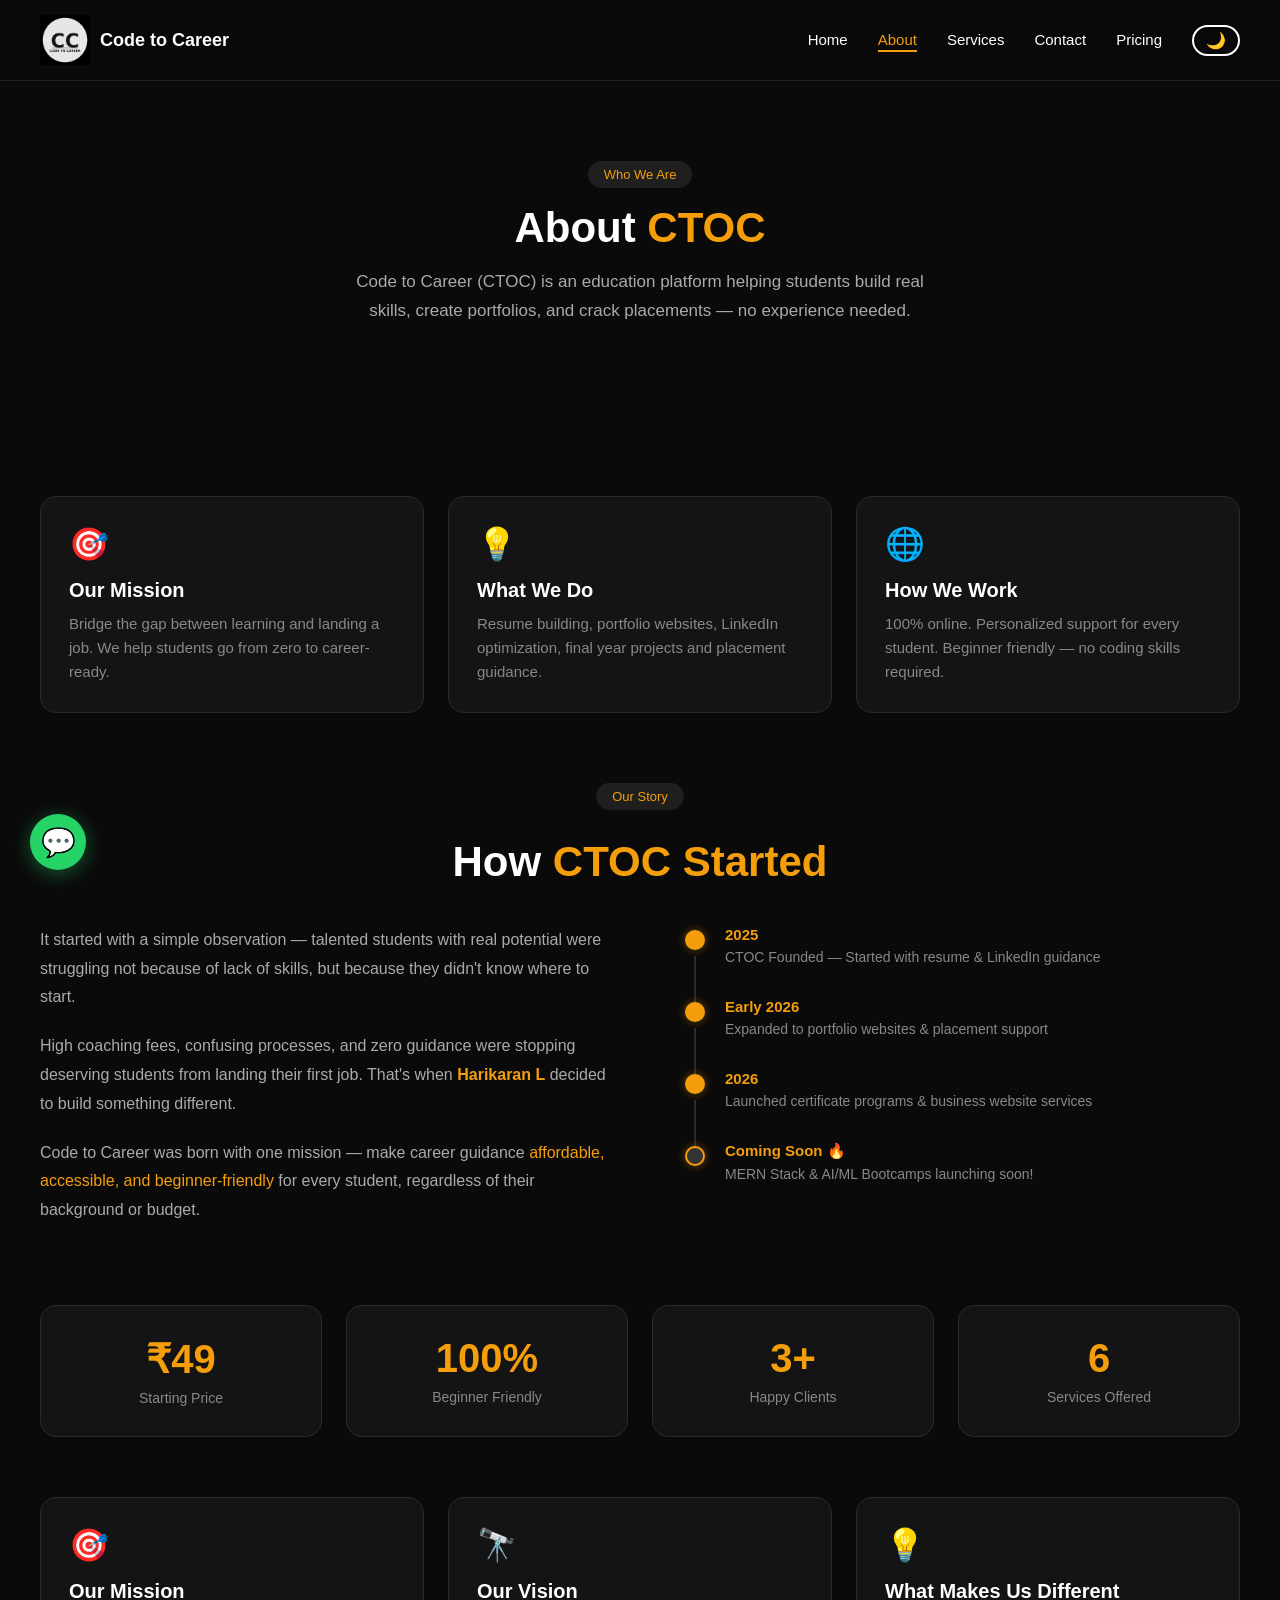
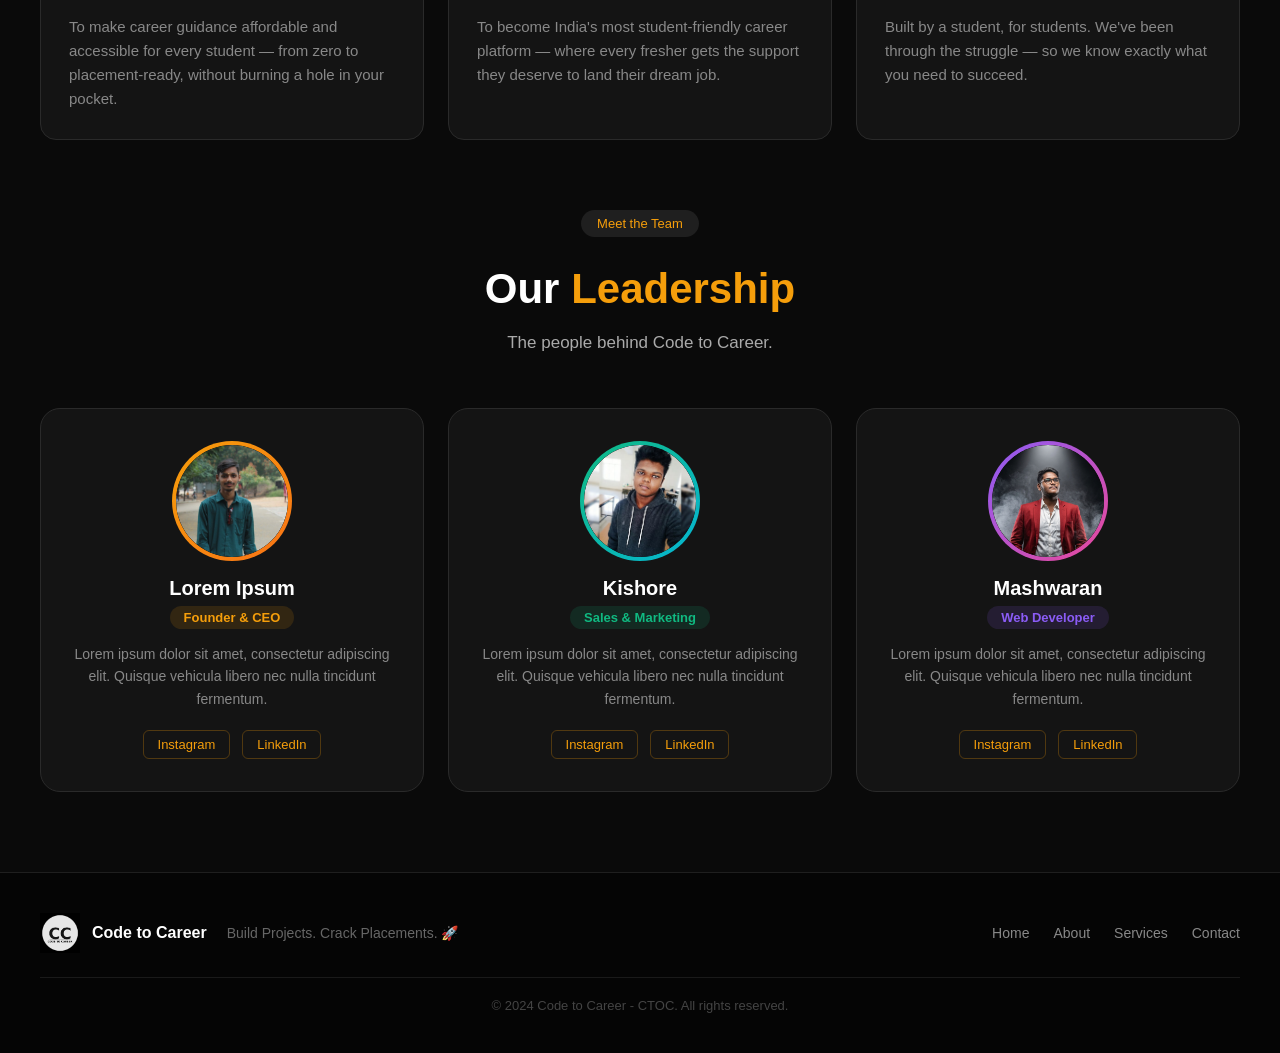
==== commit 0460c6a1: "fixed SEO URLs to netlify domain" ====
--- a/about.html
+++ b/about.html
@@ -14,15 +14,15 @@
     <meta property="og:type" content="website">
     <meta property="og:title" content="About Us - Code to Career CTOC">
     <meta property="og:description" content="Learn about Code to Career (CTOC) — built by students, for students. Meet our team and know our mission to make career guidance affordable for everyone.">
-    <meta property="og:url" content="https://ctoc-careers.github.io/about.html">
-    <meta property="og:image" content="https://ctoc-careers.github.io/assets/ctoc-white.png">
+    <meta property="og:url" content="https://ctocacademy.netlify.app/about.html">
+    <meta property="og:image" content="https://ctocacademy.netlify.app/assets/ctoc-white.png">
     <meta property="og:site_name" content="Code to Career - CTOC">
 
     <!-- Twitter Card -->
     <meta name="twitter:card" content="summary_large_image">
     <meta name="twitter:title" content="About Us - Code to Career CTOC">
     <meta name="twitter:description" content="Learn about Code to Career (CTOC) — built by students, for students. Meet our team and know our mission to make career guidance affordable for everyone.">
-    <meta name="twitter:image" content="https://ctoc-careers.github.io/assets/ctoc-white.png">
+    <meta name="twitter:image" content="https://ctocacademy.netlify.app/assets/ctoc-white.png">
 
     <link rel="icon" type="image/png" href="./assets/ctoc-white.png">
     <link rel="stylesheet" href="./styles.css">
@@ -173,39 +173,36 @@
                     <!-- Founder & CEO -->
                     <div class="team-card">
                         <div class="team-photo-wrap founder-border"><div class="team-photo-inner"><img src="./assets/cover photo.jpg" alt="Founder & CEO" class="team-img"></div></div>
-                        <h3>HARIKARAN L</h3>
-                        <span class="team-role founder-role">Founder</span>
-                        <span class="team-role founder-role">CEO</span>
-                        <p>I'm a MERN stack developer who recently completed my training. I started CTOC to help students like me from learning to landing their first job. Built by students, for students.</p>
+                        <h3>Lorem Ipsum</h3>
+                        <span class="team-role founder-role">Founder & CEO</span>
+                        <p>Lorem ipsum dolor sit amet, consectetur adipiscing elit. Quisque vehicula libero nec nulla tincidunt fermentum.</p>
                         <div class="team-links">
                             <a href="https://instagram.com/ctoc_careers" target="_blank">Instagram</a>
-                            <a href="https://www.linkedin.com/in/harikaran84/" target="_blank">LinkedIn</a>
+                            <a href="#" target="_blank">LinkedIn</a>
                         </div>
                     </div>
 
                     <!-- Sales & Marketing -->
                     <div class="team-card">
                         <div class="team-photo-wrap sales-border"><div class="team-photo-inner"><img src="./assets/kishore.jpeg" alt="Kishore" class="team-img"></div></div>
-                        <h3>Kishore kumar S</h3>
-                        <span class="team-role founder-role">CXO</span>
+                        <h3>Kishore</h3>
                         <span class="team-role sales-role">Sales & Marketing</span>
-                        <p>I'm a developer and creative strategist passionate about building impactful digital experiences through coding, automation, and innovation. I also lead sales and marketing at a freelancing agency, driving growth, branding, and meaningful client collaborations.</p>
+                        <p>Lorem ipsum dolor sit amet, consectetur adipiscing elit. Quisque vehicula libero nec nulla tincidunt fermentum.</p>
                         <div class="team-links">
-                            <a href="https://www.instagram.com/im_kishore17" target="_blank">Instagram</a>
-                            <a href="https://www.linkedin.com/in/kishorekumar29" target="_blank">LinkedIn</a>
+                            <a href="#" target="_blank">Instagram</a>
+                            <a href="#" target="_blank">LinkedIn</a>
                         </div>
                     </div>
 
                     <!-- Web Developer -->
                     <div class="team-card">
                         <div class="team-photo-wrap dev-border"><div class="team-photo-inner"><img src="./assets/masheshwaram.png" alt="Mashwaran" class="team-img"></div></div>
-                        <h3>Maheswaran C</h3>
-                        <span class="team-role founder-role">CTO</span>
+                        <h3>Mashwaran</h3>
                         <span class="team-role dev-role">Web Developer</span>
-                        <p>I am a passionate Full-Stack Developer with a strong foundation in Computer Science. My approach combines technical excellence with a deep understanding of user needs, ensuring every project is both functional and delightful to use.</p>
+                        <p>Lorem ipsum dolor sit amet, consectetur adipiscing elit. Quisque vehicula libero nec nulla tincidunt fermentum.</p>
                         <div class="team-links">
-                            <a href="https://www.instagram.com/maheswaran__c?igsh=YmtxbDI0NXh1Mmlw&utm_source=qr" target="_blank">Instagram</a>
-                            <a href="https://www.linkedin.com/in/maheswaran-c-1771b9293/" target="_blank">LinkedIn</a>
+                            <a href="#" target="_blank">Instagram</a>
+                            <a href="#" target="_blank">LinkedIn</a>
                         </div>
                     </div>
 
@@ -264,6 +261,8 @@
         window.addEventListener('scroll', () => {
             const nav = document.getElementById('navbar');
             if(nav) nav.classList.toggle('scrolled', window.scrollY > 50);
+            const st = document.getElementById('scrollTop');
+            if(st) st.classList.toggle('show', window.scrollY > 300);
         });
 
         document.querySelectorAll('.nav-links a').forEach(l => {
--- a/styles.css
+++ b/styles.css
@@ -900,7 +900,7 @@
     .contact-grid { grid-template-columns: 1fr; }
     .team-grid { grid-template-columns: 1fr; }
     .cert-benefits { grid-template-columns: 1fr 1fr; }
-    .pricing-grid { grid-template-columns: 1fr 1fr; }
+    .pricing-grid { grid-template-columns: 1fr; }
     .pricing-grid.two-col { grid-template-columns: 1fr; }
     .cert-card { flex-direction: column; text-align: center; }
     .cert-tags { justify-content: center; }
@@ -911,6 +911,10 @@
     .footer-links { flex-wrap: wrap; justify-content: center; }
     .page-hero { padding: 60px 20px 30px; }
     .cert-preview-box iframe { height: 300px; }
+    .testimonials-grid { grid-template-columns: 1fr; }
+    .story-content { grid-template-columns: 1fr; }
+    .numbers-section { grid-template-columns: repeat(2, 1fr); }
+    .vision-section { grid-template-columns: 1fr; }
 }
 
 @media (max-width: 480px) {
@@ -1355,4 +1359,149 @@
 
 @media (max-width: 480px) {
     .numbers-section { grid-template-columns: repeat(2, 1fr); }
+}
+
+/* ===== PAY BUTTON ===== */
+.btn-pay {
+    display: inline-block;
+    background: #10b981;
+    color: #ffffff;
+    padding: 12px 24px;
+    border-radius: 8px;
+    text-decoration: none;
+    font-weight: 700;
+    font-size: 15px;
+    transition: all 0.3s;
+    width: 100%;
+    text-align: center;
+    margin-top: 8px;
+}
+
+.btn-pay:hover {
+    background: #059669;
+    transform: translateY(-2px);
+    box-shadow: 0 8px 20px rgba(16,185,129,0.3);
+}
+
+/* ===== SUCCESS PAGE ===== */
+.success-section {
+    min-height: 90vh;
+    display: flex;
+    align-items: center;
+    justify-content: center;
+    padding: 80px 40px;
+}
+
+.success-container {
+    max-width: 700px;
+    width: 100%;
+    text-align: center;
+}
+
+.success-icon {
+    font-size: 80px;
+    margin-bottom: 24px;
+    animation: fadeUp 0.6s ease both;
+}
+
+.success-container h1 {
+    font-size: 42px;
+    font-weight: 800;
+    margin-bottom: 16px;
+    animation: fadeUp 0.6s ease 0.1s both;
+}
+
+.success-sub {
+    font-size: 18px;
+    color: #aaa;
+    margin-bottom: 40px;
+    animation: fadeUp 0.6s ease 0.2s both;
+}
+
+.success-steps {
+    display: flex;
+    flex-direction: column;
+    gap: 16px;
+    margin-bottom: 40px;
+    text-align: left;
+}
+
+.success-step {
+    display: flex;
+    align-items: center;
+    gap: 20px;
+    background: #141414;
+    border: 1px solid #2a2a2a;
+    border-radius: 16px;
+    padding: 20px 24px;
+    transition: border-color 0.3s;
+}
+
+.success-step:hover { border-color: #10b981; }
+
+.step-num {
+    width: 44px;
+    height: 44px;
+    border-radius: 50%;
+    background: #10b981;
+    color: #ffffff;
+    font-size: 20px;
+    font-weight: 800;
+    display: flex;
+    align-items: center;
+    justify-content: center;
+    flex-shrink: 0;
+}
+
+.step-info h3 { font-size: 17px; margin-bottom: 4px; }
+.step-info p { font-size: 14px; color: #888; }
+
+.success-btns {
+    display: flex;
+    gap: 16px;
+    justify-content: center;
+    flex-wrap: wrap;
+    margin-bottom: 24px;
+}
+
+.btn-whatsapp {
+    display: inline-block;
+    background: #25d366;
+    color: #ffffff;
+    padding: 14px 28px;
+    border-radius: 8px;
+    text-decoration: none;
+    font-weight: 700;
+    font-size: 16px;
+    transition: all 0.3s;
+    animation: pulse-green 2s infinite;
+}
+
+.btn-whatsapp:hover {
+    background: #1da851;
+    transform: translateY(-3px);
+}
+
+.success-note {
+    font-size: 14px;
+    color: #666;
+    background: #141414;
+    border: 1px solid #2a2a2a;
+    border-radius: 8px;
+    padding: 12px 20px;
+}
+
+[data-theme="light"] .success-step,
+body.light .success-step { background: #fff; border-color: #e0e0e0; }
+[data-theme="light"] .step-info p,
+body.light .step-info p { color: #555; }
+[data-theme="light"] .success-note,
+body.light .success-note { background: #f5f5f5; border-color: #e0e0e0; color: #555; }
+[data-theme="light"] .success-sub,
+body.light .success-sub { color: #555; }
+
+@media (max-width: 768px) {
+    .success-container h1 { font-size: 30px; }
+    .success-btns { flex-direction: column; }
+    .btn-whatsapp, .success-btns .btn-secondary { width: 100%; text-align: center; }
 }
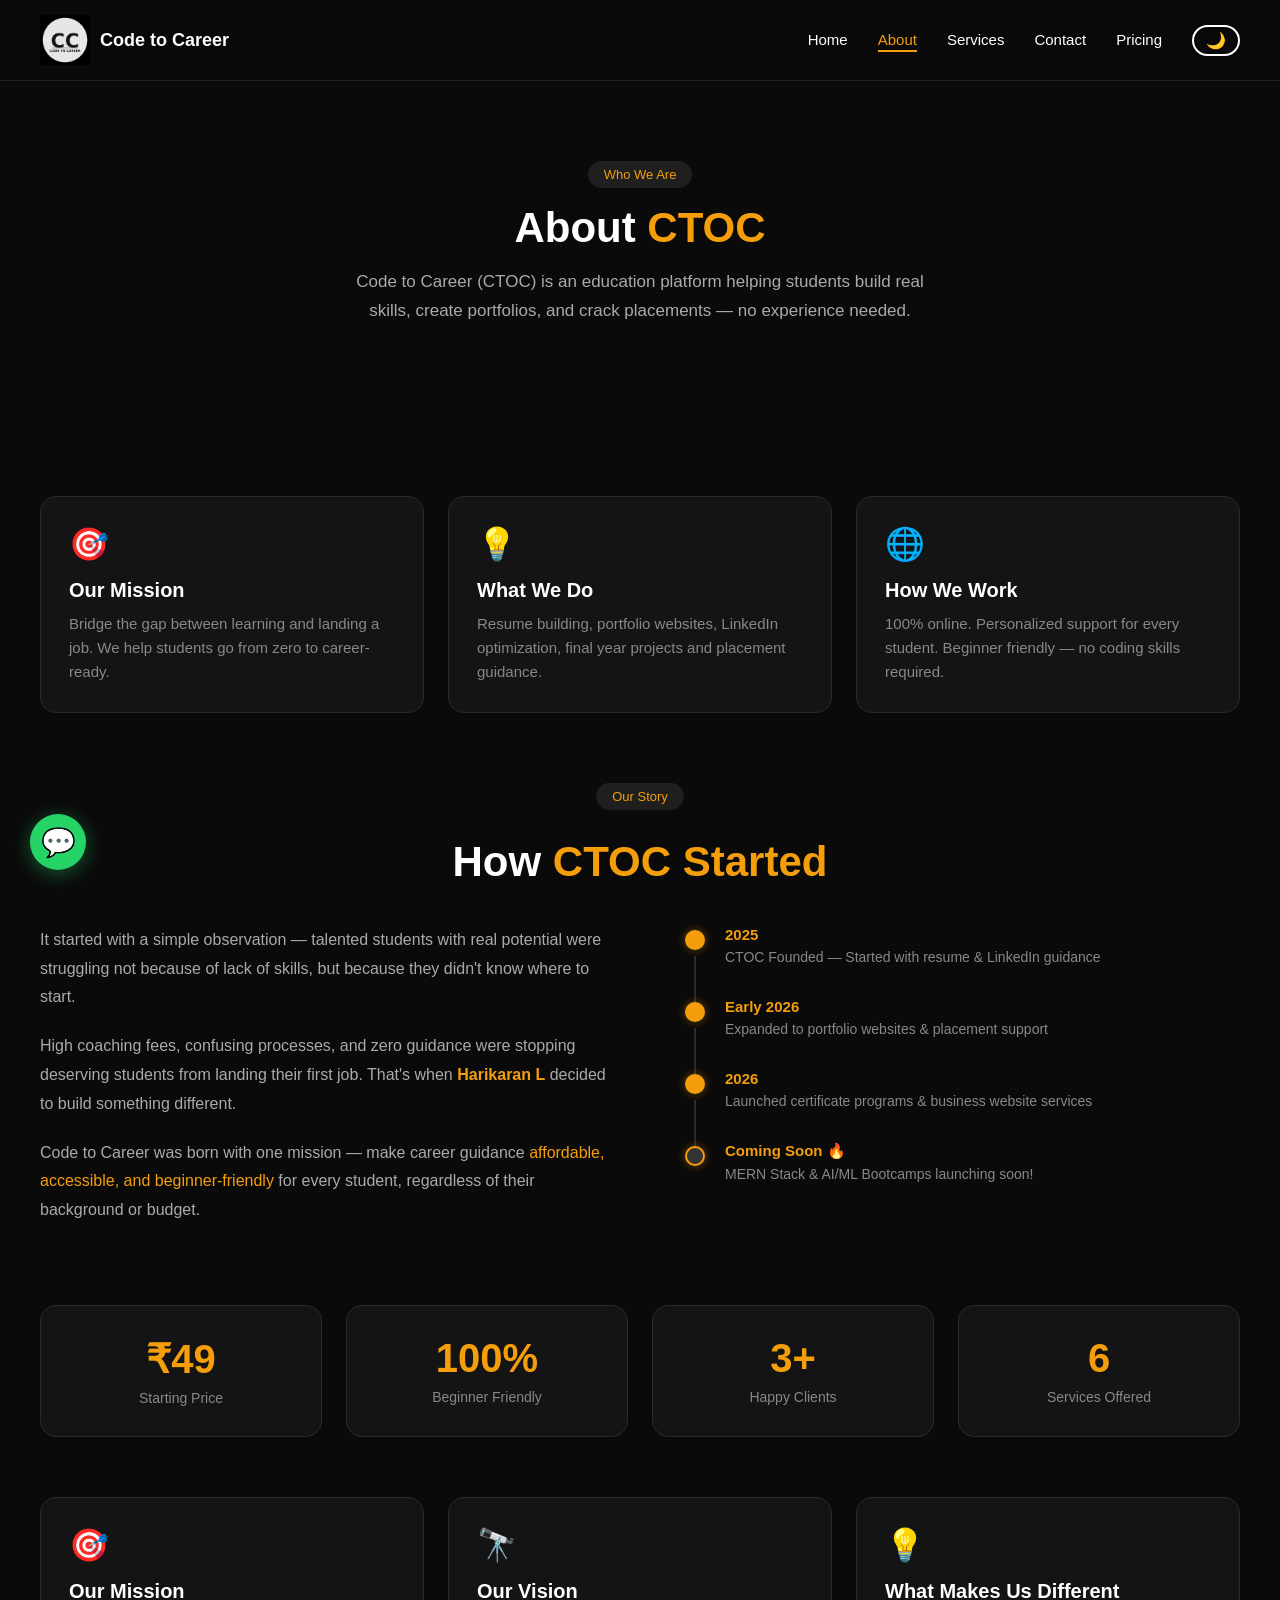
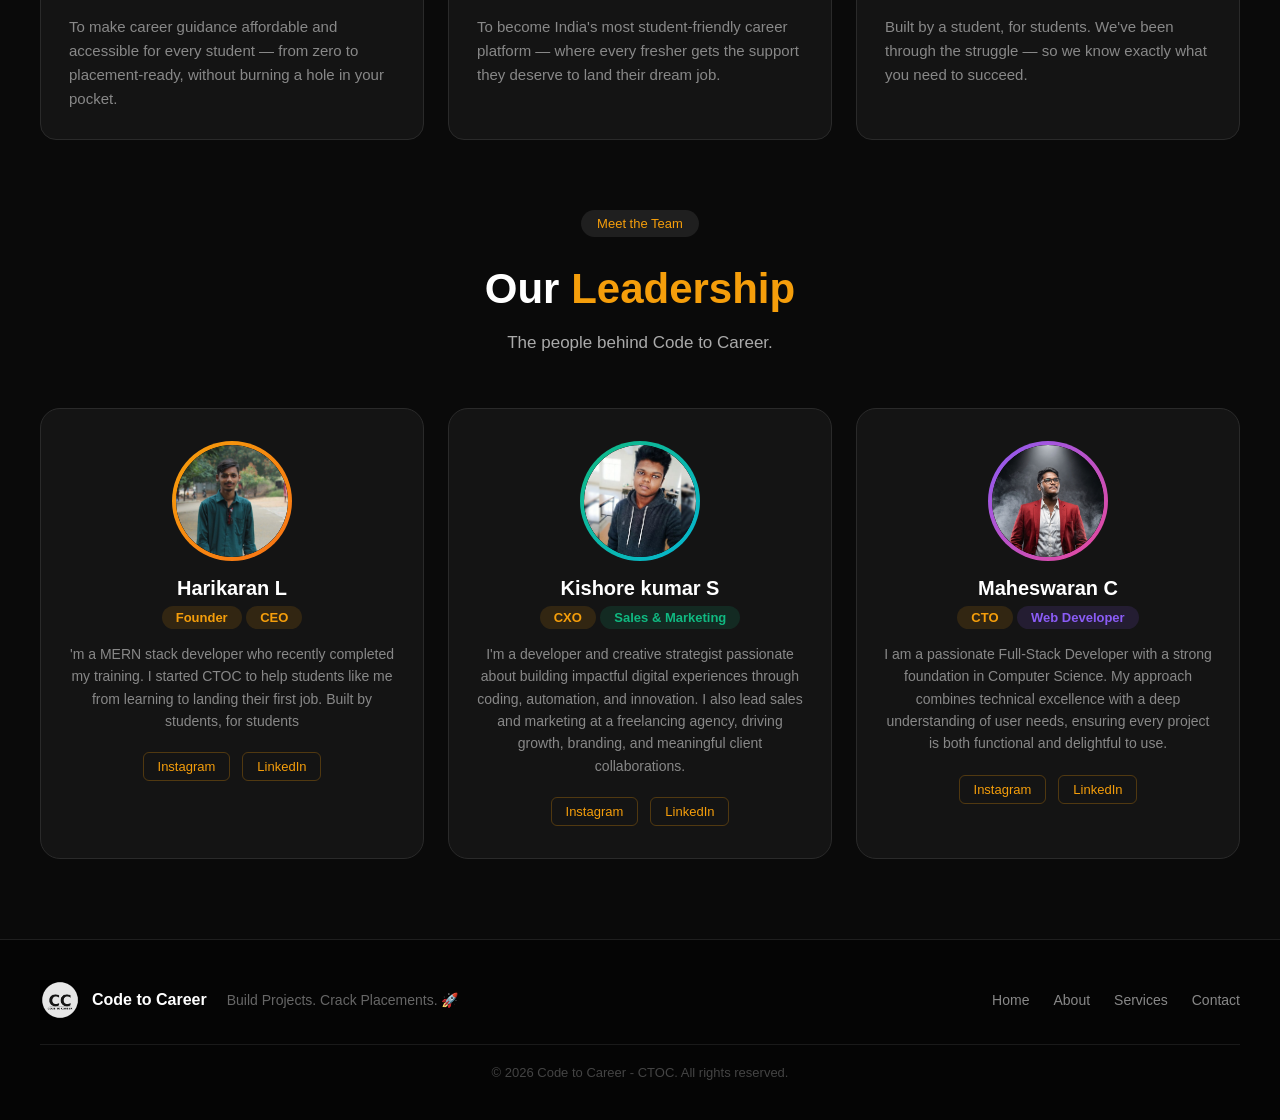
==== commit 46cda9cf: "bug fix" ====
--- a/about.html
+++ b/about.html
@@ -173,36 +173,39 @@
                     <!-- Founder & CEO -->
                     <div class="team-card">
                         <div class="team-photo-wrap founder-border"><div class="team-photo-inner"><img src="./assets/cover photo.jpg" alt="Founder & CEO" class="team-img"></div></div>
-                        <h3>Lorem Ipsum</h3>
-                        <span class="team-role founder-role">Founder & CEO</span>
-                        <p>Lorem ipsum dolor sit amet, consectetur adipiscing elit. Quisque vehicula libero nec nulla tincidunt fermentum.</p>
+                        <h3>Harikaran L</h3>
+                        <span class="team-role founder-role">Founder </span>
+                        <span class="team-role founder-role">CEO</span>
+                        <p>'m a MERN stack developer who recently completed my training. I started CTOC to help students like me from learning to landing their first job. Built by students, for students</p>
                         <div class="team-links">
                             <a href="https://instagram.com/ctoc_careers" target="_blank">Instagram</a>
-                            <a href="#" target="_blank">LinkedIn</a>
+                            <a href="https://www.linkedin.com/in/harikaran84/" target="_blank">LinkedIn</a>
                         </div>
                     </div>
 
                     <!-- Sales & Marketing -->
                     <div class="team-card">
                         <div class="team-photo-wrap sales-border"><div class="team-photo-inner"><img src="./assets/kishore.jpeg" alt="Kishore" class="team-img"></div></div>
-                        <h3>Kishore</h3>
+                        <h3> Kishore kumar S</h3>
+                        <span class="team-role founder-role">CXO</span>
                         <span class="team-role sales-role">Sales & Marketing</span>
-                        <p>Lorem ipsum dolor sit amet, consectetur adipiscing elit. Quisque vehicula libero nec nulla tincidunt fermentum.</p>
+                        <p> I'm a developer and creative strategist passionate about building impactful digital experiences through coding, automation, and innovation. I also lead sales and marketing at a freelancing agency, driving growth, branding, and meaningful client collaborations.</p>
                         <div class="team-links">
-                            <a href="#" target="_blank">Instagram</a>
-                            <a href="#" target="_blank">LinkedIn</a>
+                            <a href="https://www.instagram.com/im_kishore17" target="_blank">Instagram</a>
+                            <a href="www.linkedin.com/in/kishorekumar29" target="_blank">LinkedIn</a>
                         </div>
                     </div>
 
                     <!-- Web Developer -->
                     <div class="team-card">
                         <div class="team-photo-wrap dev-border"><div class="team-photo-inner"><img src="./assets/masheshwaram.png" alt="Mashwaran" class="team-img"></div></div>
-                        <h3>Mashwaran</h3>
+                        <h3>Maheswaran C</h3>
+                        <span class="team-role founder-role">CTO</span>
                         <span class="team-role dev-role">Web Developer</span>
-                        <p>Lorem ipsum dolor sit amet, consectetur adipiscing elit. Quisque vehicula libero nec nulla tincidunt fermentum.</p>
+                        <p>I am a passionate Full-Stack Developer with a strong foundation in Computer Science. My approach combines technical excellence with a deep understanding of user needs, ensuring every project is both functional and delightful to use.</p>
                         <div class="team-links">
-                            <a href="#" target="_blank">Instagram</a>
-                            <a href="#" target="_blank">LinkedIn</a>
+                            <a href="https://www.instagram.com/maheswaran__c?igsh=YmtxbDI0NXh1Mmlw&utm_source=qr" target="_blank">Instagram</a>
+                            <a href="https://www.linkedin.com/in/maheswaran-c-1771b9293/" target="_blank">LinkedIn</a>
                         </div>
                     </div>
 
@@ -225,7 +228,7 @@
                 <a href="contact.html">Contact</a>
             </div>
         </div>
-        <p class="footer-copy">© 2024 Code to Career - CTOC. All rights reserved.</p>
+        <p class="footer-copy">© 2026 Code to Career - CTOC. All rights reserved.</p>
     </footer>
     <!-- WHATSAPP FLOATING BUTTON -->
     <a href="https://wa.me/916383847631" target="_blank" class="whatsapp-float" title="Chat on WhatsApp">
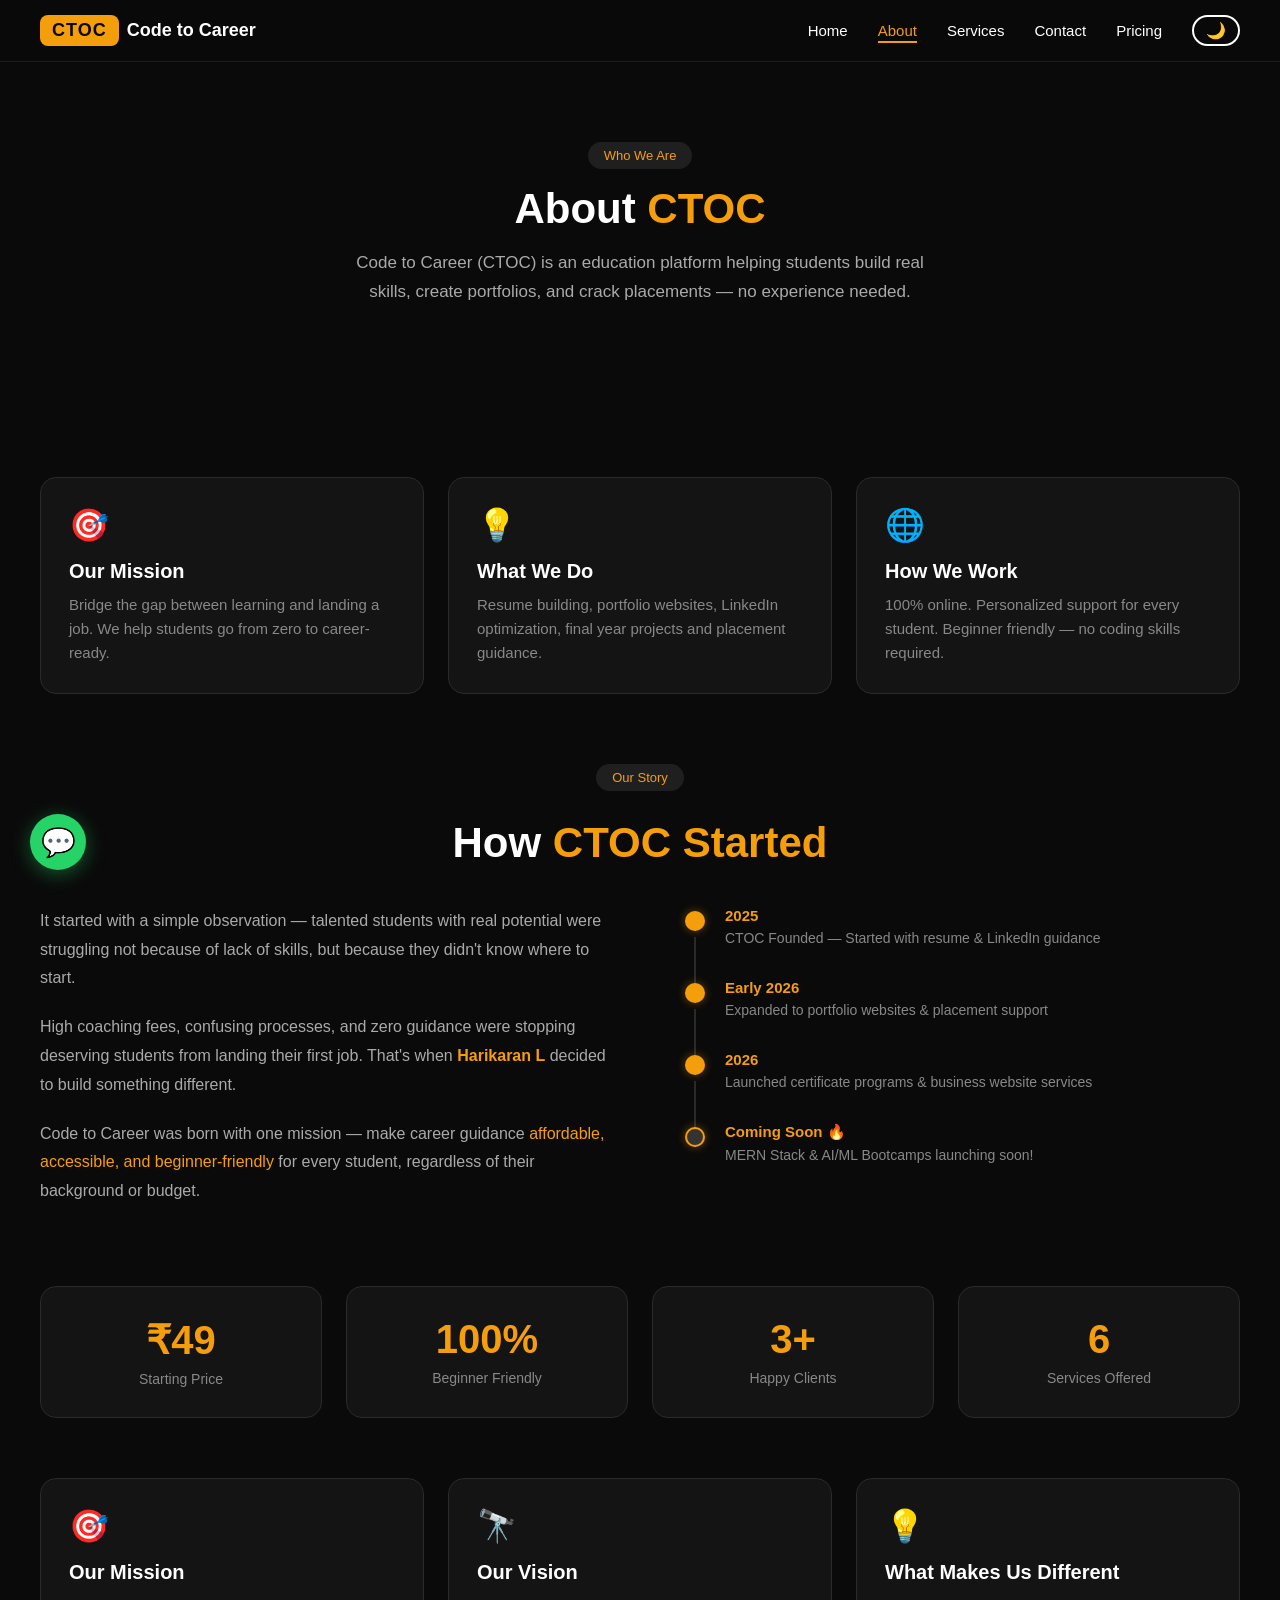
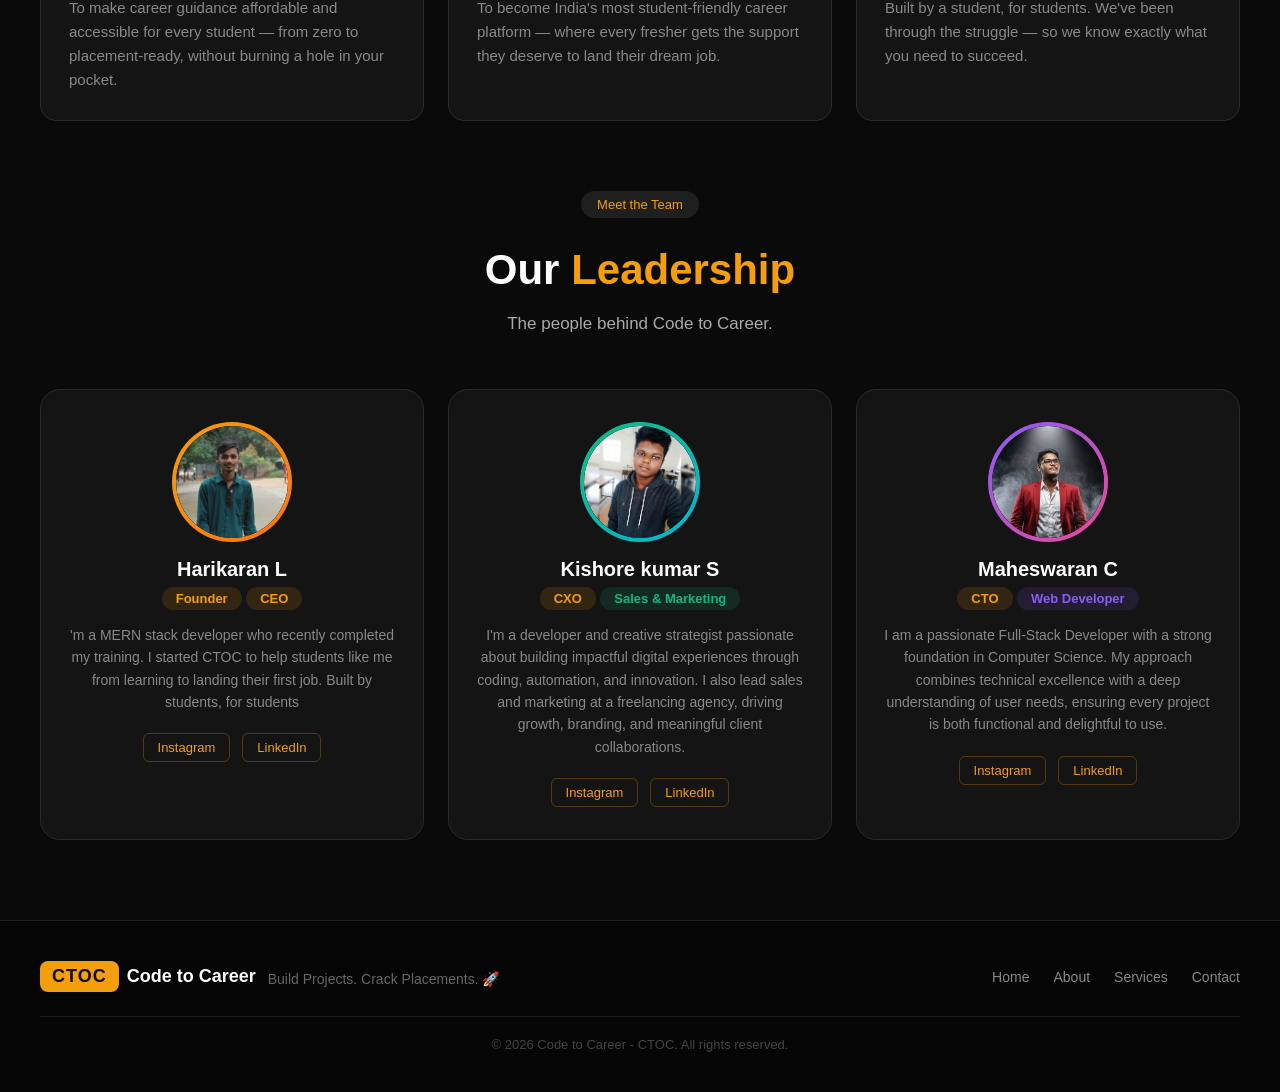
==== commit 6cfc254b: "fixed success page logo and links" ====
--- a/about.html
+++ b/about.html
@@ -30,11 +30,13 @@
     <script>localStorage.getItem('ctoc_theme')==='light'&&document.documentElement.setAttribute('data-theme','light');</script>
 </head>
 <body>
-    <nav class="navbar">
+    <nav class="navbar" id="navbar">
         <div class="container">
             <div class="nav-left">
-                <img src="./assets/ctoc-white.png" alt="CTOC Logo" class="logo">
-                <strong class="brand">Code to Career</strong>
+                <a href="index.html" class="logo-link">
+                    <span class="logo-cc">CTOC</span>
+                    <span class="logo-name">Code to Career</span>
+                </a>
             </div>
             <input type="checkbox" id="menu-toggle" class="menu-toggle">
             <label for="menu-toggle" class="hamburger">
@@ -217,9 +219,11 @@
     <footer class="footer">
         <div class="footer-container">
             <div class="footer-left">
-                <img src="./assets/ctoc-white.png" alt="CTOC" class="footer-logo">
-                <strong>Code to Career</strong>
-                <p>Build Projects. Crack Placements. 🚀</p>
+                <a href="index.html" class="logo-link">
+                    <span class="logo-cc">CTOC</span>
+                    <span class="logo-name">Code to Career</span>
+                </a>
+                <p style="color:#666; font-size:14px; margin-top:4px;">Build Projects. Crack Placements. 🚀</p>
             </div>
             <div class="footer-links">
                 <a href="index.html">Home</a>
--- a/styles.css
+++ b/styles.css
@@ -37,6 +37,14 @@
 @keyframes fadein {
     from { opacity: 0; }
     to   { opacity: 1; }
+}
+@keyframes flip3d {
+    0%, 80%, 100% { transform: rotateY(0deg); }
+    40% { transform: rotateY(360deg); }
+}
+@keyframes pulse-green {
+    0%, 100% { box-shadow: 0 4px 20px rgba(37,211,102,0.4); }
+    50%       { box-shadow: 0 4px 30px rgba(37,211,102,0.7); }
 }
 
 /* ===== LIGHT MODE ===== */
@@ -46,14 +54,14 @@
 body.light .navbar { background: rgba(255,255,255,0.85); border-bottom: 1px solid #e0e0e0; }
 [data-theme="light"] .navbar.scrolled,
 body.light .navbar.scrolled { background: rgba(255,255,255,0.98); }
-[data-theme="light"] .brand,
-body.light .brand { color: #0a0a0a; }
+[data-theme="light"] .logo-name,
+body.light .logo-name { color: #0a0a0a; }
 [data-theme="light"] .nav-links a,
 body.light .nav-links a { color: #0a0a0a; }
 [data-theme="light"] .toggle-btn,
 body.light .toggle-btn { border-color: #0a0a0a; }
 [data-theme="light"] .hero-card,
-body.light .hero-card { background: #ffffff; border: 1px solid #e0e0e0; color: #0a0a0a; }
+body.light .hero-card { background: rgba(255,255,255,0.9); border: 1px solid #e0e0e0; color: #0a0a0a; }
 [data-theme="light"] .hero-card .card-top span,
 body.light .hero-card .card-top span { color: #0a0a0a; }
 [data-theme="light"] .hero-card .stat p,
@@ -63,7 +71,7 @@
 [data-theme="light"] .hero-badge,
 body.light .hero-badge { background: rgba(255,255,255,0.3); color: #333; }
 [data-theme="light"] .hero-sub,
-body.light .hero-sub { color: #ffffff; }
+body.light .hero-sub { color: rgba(255,255,255,0.9); }
 [data-theme="light"] .hero-tags span,
 body.light .hero-tags span { background: rgba(255,255,255,0.2); color: #fff; border-color: rgba(255,255,255,0.3); }
 [data-theme="light"] .btn-secondary,
@@ -130,6 +138,92 @@
 body.light .best-for { color: #888; }
 [data-theme="light"] .section-sub,
 body.light .section-sub { color: #555; }
+[data-theme="light"] .testimonials,
+body.light .testimonials { background: #efefef; }
+[data-theme="light"] .testimonial-card,
+body.light .testimonial-card { background: #ffffff; border-color: #e0e0e0; }
+[data-theme="light"] .testimonial-text,
+body.light .testimonial-text { color: #444; }
+[data-theme="light"] .featured-testimonial,
+body.light .featured-testimonial { background: #fffbeb; border-color: #f59e0b; }
+[data-theme="light"] .faq-item,
+body.light .faq-item { border-color: #e0e0e0; }
+[data-theme="light"] .faq-question,
+body.light .faq-question { background: #ffffff; color: #0a0a0a; }
+[data-theme="light"] .faq-answer,
+body.light .faq-answer { background: #f9f9f9; }
+[data-theme="light"] .faq-answer p,
+body.light .faq-answer p { color: #555; }
+[data-theme="light"] .faq-toggle:checked + .faq-question,
+body.light .faq-toggle:checked + .faq-question { background: #fffbeb; }
+[data-theme="light"] .story-text p,
+body.light .story-text p { color: #555; }
+[data-theme="light"] .number-card,
+body.light .number-card { background: #fff; border-color: #e0e0e0; }
+[data-theme="light"] .number-card p,
+body.light .number-card p { color: #555; }
+[data-theme="light"] .vision-card,
+body.light .vision-card { background: #fff; border-color: #e0e0e0; }
+[data-theme="light"] .vision-card p,
+body.light .vision-card p { color: #555; }
+[data-theme="light"] .timeline-item::before,
+body.light .timeline-item::before { background: #e0e0e0; }
+[data-theme="light"] .timeline-content p,
+body.light .timeline-content p { color: #666; }
+[data-theme="light"] .response-item,
+body.light .response-item { background: #fff; border-color: #e0e0e0; }
+[data-theme="light"] .response-item p,
+body.light .response-item p { color: #555; }
+[data-theme="light"] .success-step,
+body.light .success-step { background: #fff; border-color: #e0e0e0; }
+[data-theme="light"] .step-info p,
+body.light .step-info p { color: #555; }
+[data-theme="light"] .success-note,
+body.light .success-note { background: #f5f5f5; border-color: #e0e0e0; color: #555; }
+[data-theme="light"] .success-sub,
+body.light .success-sub { color: #555; }
+
+/* ===== LOGO ===== */
+.logo-link {
+    display: flex;
+    align-items: center;
+    gap: 8px;
+    text-decoration: none;
+    perspective: 500px;
+}
+
+.logo-cc {
+    background: #f59e0b;
+    color: #0a0a0a;
+    padding: 5px 12px;
+    border-radius: 8px;
+    font-weight: 800;
+    font-size: 18px;
+    letter-spacing: 1px;
+    display: inline-block;
+    animation: flip3d 4s ease-in-out infinite;
+    transform-style: preserve-3d;
+}
+
+.logo-link:hover .logo-cc {
+    animation: none;
+    background: #d97706;
+    transform: rotateY(180deg) scale(1.1);
+    transition: all 0.4s ease;
+}
+
+.logo-link:hover .logo-name {
+    color: #f59e0b;
+    letter-spacing: 2px;
+}
+
+.logo-name {
+    color: #ffffff;
+    font-size: 18px;
+    font-weight: 600;
+    white-space: nowrap;
+    transition: all 0.3s ease;
+}
 
 /* ===== NAVBAR ===== */
 .navbar {
@@ -159,8 +253,6 @@
 }
 
 .nav-left { display: flex; align-items: center; gap: 10px; }
-.logo { height: 50px; width: auto; }
-.brand { color: #ffffff; font-size: 18px; white-space: nowrap; }
 
 .nav-links {
     display: flex;
@@ -222,13 +314,13 @@
     transition: all 0.3s;
 }
 
-/* ===== HERO VIDEO ===== */
+/* ===== HERO ===== */
 .hero {
     min-height: 90vh;
     display: flex;
     align-items: center;
     justify-content: space-between;
-    padding: 80px 40px;
+    padding: 80px 10%;
     width: 100%;
     gap: 40px;
     position: relative;
@@ -238,8 +330,7 @@
 .hero-video-wrap {
     position: absolute;
     top: 0; left: 0;
-    width: 100%;
-    height: 100%;
+    width: 100%; height: 100%;
     z-index: 0;
     overflow: hidden;
     background: #0a0a0a;
@@ -247,40 +338,24 @@
 
 .hero-video {
     position: absolute;
-    top: 50%;
-    left: 50%;
+    top: 50%; left: 50%;
     transform: translate(-50%, -50%);
-    min-width: 100%;
-    min-height: 100%;
-    width: auto;
-    height: auto;
+    min-width: 100%; min-height: 100%;
+    width: auto; height: auto;
     object-fit: cover;
     pointer-events: none;
-    opacity: 1;
 }
 
 .hero-overlay {
     position: absolute;
     top: 0; left: 0;
-    width: 100%;
-    height: 100%;
+    width: 100%; height: 100%;
     background: rgba(0,0,0,0.45);
     z-index: 1;
 }
 
-.hero-content {
-    flex: 1;
-    position: relative;
-    z-index: 2;
-}
-
-.hero-image {
-    flex: 1;
-    display: flex;
-    justify-content: center;
-    position: relative;
-    z-index: 2;
-}
+.hero-content { flex: 1; position: relative; z-index: 2; }
+.hero-image { flex: 1; display: flex; justify-content: center; position: relative; z-index: 2; }
 
 .hero-badge {
     display: inline-block;
@@ -295,6 +370,21 @@
     animation: fadeUp 0.6s ease both;
 }
 
+.hero-price-badge {
+    display: inline-block;
+    background: rgba(245,158,11,0.15);
+    border: 1px solid rgba(245,158,11,0.4);
+    color: #ffffff;
+    padding: 8px 18px;
+    border-radius: 50px;
+    font-size: 14px;
+    margin-bottom: 20px;
+    backdrop-filter: blur(10px);
+    animation: fadeUp 0.7s ease 0.35s both;
+}
+
+.hero-price-badge strong { color: #f59e0b; }
+
 .hero-title {
     font-size: 56px;
     font-weight: 800;
@@ -334,18 +424,9 @@
     transition: all 0.3s;
 }
 
-.hero-tags span:hover {
-    border-color: #f59e0b;
-    color: #f59e0b;
-    transform: translateY(-2px);
-}
-
-.hero-btns {
-    display: flex;
-    gap: 16px;
-    flex-wrap: wrap;
-    animation: fadeUp 0.7s ease 0.4s both;
-}
+.hero-tags span:hover { border-color: #f59e0b; color: #f59e0b; transform: translateY(-2px); }
+
+.hero-btns { display: flex; gap: 16px; flex-wrap: wrap; animation: fadeUp 0.7s ease 0.4s both; }
 
 .btn-primary {
     background: #f59e0b;
@@ -360,11 +441,7 @@
     animation: pulse 2s infinite;
 }
 
-.btn-primary:hover {
-    background: #d97706;
-    transform: translateY(-3px);
-    box-shadow: 0 10px 30px rgba(245,158,11,0.3);
-}
+.btn-primary:hover { background: #d97706; transform: translateY(-3px); box-shadow: 0 10px 30px rgba(245,158,11,0.3); }
 
 .btn-secondary {
     background: rgba(255,255,255,0.1);
@@ -380,11 +457,7 @@
     display: inline-block;
 }
 
-.btn-secondary:hover {
-    border-color: #f59e0b;
-    color: #f59e0b;
-    transform: translateY(-3px);
-}
+.btn-secondary:hover { border-color: #f59e0b; color: #f59e0b; transform: translateY(-3px); }
 
 .hero-card {
     background: rgba(20,20,20,0.8);
@@ -401,32 +474,17 @@
 .card-logo { height: 45px; width: auto; }
 .card-top span { font-weight: 700; font-size: 16px; color: #fff; }
 
-.card-stats {
-    display: flex;
-    justify-content: space-between;
-    margin-bottom: 20px;
-    gap: 10px;
-}
-
+.card-stats { display: flex; justify-content: space-between; margin-bottom: 20px; gap: 10px; }
 .stat { text-align: center; flex: 1; }
 .stat h3 { font-size: 28px; font-weight: 800; color: #f59e0b; }
 .stat p { font-size: 12px; color: #aaa; margin-top: 4px; }
 
-.card-tag {
-    font-size: 13px;
-    color: #888;
-    border-top: 1px solid rgba(255,255,255,0.1);
-    padding-top: 15px;
-}
+.card-tag { font-size: 13px; color: #888; border-top: 1px solid rgba(255,255,255,0.1); padding-top: 15px; }
 
 /* ===== SECTIONS ===== */
 .section { padding: 80px 40px; }
 
-.section-container {
-    max-width: 1200px;
-    margin: 0 auto;
-    text-align: center;
-}
+.section-container { max-width: 1200px; margin: 0 auto; text-align: center; }
 
 .section-badge {
     display: inline-block;
@@ -440,32 +498,14 @@
 
 .section-title { font-size: 42px; font-weight: 800; margin-bottom: 16px; }
 
-.section-sub {
-    font-size: 17px;
-    color: #aaa;
-    max-width: 600px;
-    margin: 0 auto 50px;
-    line-height: 1.7;
-}
+.section-sub { font-size: 17px; color: #aaa; max-width: 600px; margin: 0 auto 50px; line-height: 1.7; }
 
 /* ===== WHY ===== */
 .why-section { padding: 80px 40px; background: #0d0d0d; }
 
-.why-grid {
-    display: grid;
-    grid-template-columns: repeat(4, 1fr);
-    gap: 24px;
-    text-align: left;
-}
-
-.why-card {
-    background: #141414;
-    border: 1px solid #2a2a2a;
-    border-radius: 16px;
-    padding: 28px;
-    transition: transform 0.3s, border-color 0.3s;
-}
-
+.why-grid { display: grid; grid-template-columns: repeat(4, 1fr); gap: 24px; text-align: left; }
+
+.why-card { background: #141414; border: 1px solid #2a2a2a; border-radius: 16px; padding: 28px; transition: transform 0.3s, border-color 0.3s; }
 .why-card:hover { transform: translateY(-6px); border-color: #f59e0b; }
 .why-card span { font-size: 32px; display: block; margin-bottom: 14px; }
 .why-card h3 { font-size: 17px; margin-bottom: 10px; }
@@ -475,423 +515,234 @@
 .cta-section { padding: 80px 40px; text-align: center; }
 
 /* ===== ABOUT ===== */
-.about-grid {
-    display: grid;
-    grid-template-columns: repeat(3, 1fr);
-    gap: 24px;
-    margin-bottom: 60px;
-    text-align: left;
-}
-
-.about-card {
-    background: #141414;
-    border: 1px solid #2a2a2a;
-    border-radius: 16px;
-    padding: 28px;
-    transition: transform 0.3s, border-color 0.3s;
-}
-
+.about-grid { display: grid; grid-template-columns: repeat(3, 1fr); gap: 24px; margin-bottom: 60px; text-align: left; }
+
+.about-card { background: #141414; border: 1px solid #2a2a2a; border-radius: 16px; padding: 28px; transition: transform 0.3s, border-color 0.3s; }
 .about-card:hover { transform: translateY(-4px); border-color: #f59e0b; }
 .about-icon { font-size: 32px; display: block; margin-bottom: 16px; }
 .about-card h3 { font-size: 20px; margin-bottom: 10px; }
 .about-card p { color: #888; line-height: 1.6; font-size: 15px; }
 
-.founder {
-    display: flex;
-    align-items: center;
-    gap: 40px;
-    background: #141414;
-    border: 1px solid #2a2a2a;
-    border-radius: 20px;
-    padding: 40px;
-    text-align: left;
-    margin-top: 20px;
-}
-
-.founder-placeholder {
-    width: 120px; height: 120px;
-    border-radius: 50%;
-    background: #f59e0b;
-    color: #0a0a0a;
-    font-size: 36px;
-    font-weight: 800;
-    display: flex;
-    align-items: center;
-    justify-content: center;
-    flex-shrink: 0;
-}
-
+.founder { display: flex; align-items: center; gap: 40px; background: #141414; border: 1px solid #2a2a2a; border-radius: 20px; padding: 40px; text-align: left; margin-top: 20px; }
+.founder-placeholder { width: 120px; height: 120px; border-radius: 50%; background: #f59e0b; color: #0a0a0a; font-size: 36px; font-weight: 800; display: flex; align-items: center; justify-content: center; flex-shrink: 0; }
 .founder-info h3 { font-size: 22px; margin: 10px 0; }
 .founder-info p { color: #888; line-height: 1.7; margin-bottom: 20px; font-style: italic; }
 
 /* ===== SERVICES ===== */
 .services { background: #0d0d0d; }
-
-.services-grid {
-    display: grid;
-    grid-template-columns: repeat(3, 1fr);
-    gap: 24px;
-    text-align: left;
-}
-
-.service-card {
-    background: #141414;
-    border: 1px solid #2a2a2a;
-    border-radius: 16px;
-    padding: 28px;
-    transition: transform 0.3s, border-color 0.3s;
-    position: relative;
-}
-
+.services-grid { display: grid; grid-template-columns: repeat(3, 1fr); gap: 24px; text-align: left; }
+
+.service-card { background: #141414; border: 1px solid #2a2a2a; border-radius: 16px; padding: 28px; transition: transform 0.3s, border-color 0.3s; position: relative; }
 .service-card:hover { transform: translateY(-4px); border-color: #f59e0b; }
+.service-card-top { display: flex; justify-content: space-between; align-items: center; margin-bottom: 4px; }
 .service-icon { font-size: 32px; display: block; margin-bottom: 16px; }
+.service-price { background: #f59e0b; color: #0a0a0a; font-size: 13px; font-weight: 700; padding: 3px 12px; border-radius: 50px; }
 .service-card h3 { font-size: 18px; margin-bottom: 10px; }
 .service-card p { color: #888; line-height: 1.6; font-size: 15px; }
 .highlight-card { border-color: #f59e0b44; }
 
-.coming-soon {
-    display: inline-block;
-    background: #f59e0b;
-    color: #0a0a0a;
-    font-size: 12px;
-    font-weight: 700;
-    padding: 4px 12px;
-    border-radius: 50px;
-    margin-top: 12px;
-}
+.coming-soon { display: inline-block; background: #f59e0b; color: #0a0a0a; font-size: 12px; font-weight: 700; padding: 4px 12px; border-radius: 50px; margin-top: 12px; }
 
 /* ===== CONTACT ===== */
-.contact-grid {
-    display: grid;
-    grid-template-columns: repeat(2, 1fr);
-    gap: 24px;
-    text-align: left;
-    max-width: 800px;
-    margin: 0 auto;
-}
-
-.contact-card {
-    background: #141414;
-    border: 1px solid #2a2a2a;
-    border-radius: 16px;
-    padding: 28px;
-    transition: transform 0.3s;
-}
-
+.contact-grid { display: grid; grid-template-columns: repeat(2, 1fr); gap: 24px; text-align: left; max-width: 800px; margin: 0 auto; }
+
+.contact-card { background: #141414; border: 1px solid #2a2a2a; border-radius: 16px; padding: 28px; transition: transform 0.3s; }
 .contact-card:hover { transform: translateY(-4px); }
 .contact-icon { font-size: 32px; display: block; margin-bottom: 16px; }
 .contact-card h3 { font-size: 20px; margin-bottom: 8px; }
 .contact-card p { color: #888; margin-bottom: 20px; font-size: 15px; }
 
+.response-info { display: flex; gap: 16px; margin-bottom: 40px; flex-wrap: wrap; justify-content: center; }
+.response-item { display: flex; align-items: center; gap: 10px; background: #141414; border: 1px solid #2a2a2a; border-radius: 12px; padding: 14px 20px; flex: 1; min-width: 200px; }
+.response-item span { font-size: 24px; flex-shrink: 0; }
+.response-item p { font-size: 14px; color: #aaa; }
+.response-item strong { color: #f59e0b; }
+
 /* ===== TEAM ===== */
-.team-grid {
-    display: grid;
-    grid-template-columns: repeat(3, 1fr);
-    gap: 24px;
-    margin-top: 30px;
-}
-
-.team-card {
-    background: #141414;
-    border: 1px solid #2a2a2a;
-    border-radius: 20px;
-    padding: 32px 24px;
-    text-align: center;
-    transition: transform 0.3s, border-color 0.3s;
-}
-
+.team-grid { display: grid; grid-template-columns: repeat(3, 1fr); gap: 24px; margin-top: 30px; }
+
+.team-card { background: #141414; border: 1px solid #2a2a2a; border-radius: 20px; padding: 32px 24px; text-align: center; transition: transform 0.3s, border-color 0.3s; }
 .team-card:hover { transform: translateY(-6px); border-color: #f59e0b; }
 
-.team-photo-wrap {
-    width: 120px; height: 120px;
-    border-radius: 50%;
-    margin: 0 auto 16px;
-    overflow: hidden;
-    padding: 4px;
-}
-
+.team-photo-wrap { width: 120px; height: 120px; border-radius: 50%; margin: 0 auto 16px; overflow: hidden; padding: 4px; }
 .founder-border { background: linear-gradient(135deg, #f59e0b, #f97316); }
 .sales-border   { background: linear-gradient(135deg, #10b981, #06b6d4); }
 .dev-border     { background: linear-gradient(135deg, #8b5cf6, #ec4899); }
 
-.team-photo-inner {
-    width: 100%; height: 100%;
-    border-radius: 50%;
-    overflow: hidden;
-    background: #0a0a0a;
-}
-
-.team-img {
-    width: 100%; height: 100%;
-    object-fit: cover;
-    object-position: top center;
-    border-radius: 50%;
-    transition: transform 0.4s;
-}
-
+.team-photo-inner { width: 100%; height: 100%; border-radius: 50%; overflow: hidden; background: #0a0a0a; }
+.team-img { width: 100%; height: 100%; object-fit: cover; object-position: top center; border-radius: 50%; transition: transform 0.4s; }
 .team-card:hover .team-img { transform: scale(1.08); }
 .team-card h3 { font-size: 20px; margin-bottom: 6px; }
 
-.team-role {
-    display: inline-block;
-    font-size: 13px;
-    font-weight: 600;
-    padding: 4px 14px;
-    border-radius: 50px;
-    margin-bottom: 14px;
-}
-
+.team-role { display: inline-block; font-size: 13px; font-weight: 600; padding: 4px 14px; border-radius: 50px; margin-bottom: 14px; }
 .founder-role { background: #f59e0b22; color: #f59e0b; }
 .sales-role   { background: #10b98122; color: #10b981; }
 .dev-role     { background: #8b5cf622; color: #8b5cf6; }
 
 .team-card p { color: #888; font-size: 14px; line-height: 1.6; margin-bottom: 20px; }
-
 .team-links { display: flex; gap: 12px; justify-content: center; }
-
-.team-links a {
-    color: #f59e0b;
-    text-decoration: none;
-    font-size: 13px;
-    border: 1px solid #f59e0b44;
-    padding: 6px 14px;
-    border-radius: 6px;
-    transition: all 0.3s;
-}
-
+.team-links a { color: #f59e0b; text-decoration: none; font-size: 13px; border: 1px solid #f59e0b44; padding: 6px 14px; border-radius: 6px; transition: all 0.3s; }
 .team-links a:hover { background: #f59e0b; color: #0a0a0a; }
 
 /* ===== PAGE HERO ===== */
 .page-hero { padding: 80px 40px 40px; text-align: center; }
 
 /* ===== CERTIFICATE ===== */
-.cert-benefits {
-    display: grid;
-    grid-template-columns: repeat(4, 1fr);
-    gap: 24px;
-    margin-top: 40px;
-    text-align: left;
-}
-
-.cert-benefit-card {
-    background: #141414;
-    border: 1px solid #2a2a2a;
-    border-radius: 16px;
-    padding: 28px;
-    transition: transform 0.3s;
-}
-
+.cert-benefits { display: grid; grid-template-columns: repeat(4, 1fr); gap: 24px; margin-top: 40px; text-align: left; }
+.cert-benefit-card { background: #141414; border: 1px solid #2a2a2a; border-radius: 16px; padding: 28px; transition: transform 0.3s; }
 .cert-benefit-card:hover { transform: translateY(-4px); }
 .cert-benefit-card span { font-size: 32px; display: block; margin-bottom: 14px; }
 .cert-benefit-card h3 { font-size: 17px; margin-bottom: 10px; }
 .cert-benefit-card p { color: #888; font-size: 14px; line-height: 1.6; }
 
 .cert-programs { display: flex; flex-direction: column; gap: 20px; margin-top: 30px; }
-
-.cert-card {
-    background: #141414;
-    border: 1px solid #2a2a2a;
-    border-radius: 16px;
-    padding: 28px;
-    display: flex;
-    align-items: center;
-    gap: 24px;
-    transition: border-color 0.3s;
-    text-align: left;
-}
-
+.cert-card { background: #141414; border: 1px solid #2a2a2a; border-radius: 16px; padding: 28px; display: flex; align-items: center; gap: 24px; transition: border-color 0.3s; text-align: left; }
 .cert-card:hover { border-color: #f59e0b; }
-
-.cert-icon {
-    font-size: 42px;
-    flex-shrink: 0;
-    width: 70px; height: 70px;
-    background: #1a1a1a;
-    border-radius: 14px;
-    display: flex;
-    align-items: center;
-    justify-content: center;
-}
-
+.cert-icon { font-size: 42px; flex-shrink: 0; width: 70px; height: 70px; background: #1a1a1a; border-radius: 14px; display: flex; align-items: center; justify-content: center; }
 .cert-info { flex: 1; }
 .cert-info h3 { font-size: 20px; margin-bottom: 8px; }
 .cert-info p { color: #888; font-size: 14px; line-height: 1.6; margin-bottom: 14px; }
-
 .cert-tags { display: flex; gap: 8px; flex-wrap: wrap; }
-
-.cert-tags span {
-    background: #1f1f1f;
-    color: #f59e0b;
-    font-size: 12px;
-    padding: 4px 12px;
-    border-radius: 50px;
-    border: 1px solid #f59e0b33;
-}
-
-.cert-cta {
-    margin-top: 80px;
-    text-align: center;
-    padding: 60px;
-    background: #141414;
-    border-radius: 24px;
-    border: 1px solid #2a2a2a;
-}
-
+.cert-tags span { background: #1f1f1f; color: #f59e0b; font-size: 12px; padding: 4px 12px; border-radius: 50px; border: 1px solid #f59e0b33; }
+
+.cert-cta { margin-top: 80px; text-align: center; padding: 60px; background: #141414; border-radius: 24px; border: 1px solid #2a2a2a; }
 .cert-preview-section { margin-top: 70px; text-align: center; }
-
-.cert-preview-box {
-    background: #141414;
-    border: 2px solid #f59e0b44;
-    border-radius: 20px;
-    padding: 30px;
-    margin-top: 30px;
-}
-
-.cert-preview-btns {
-    display: flex;
-    gap: 16px;
-    justify-content: center;
-    margin-top: 20px;
-    flex-wrap: wrap;
-}
+.cert-preview-box { background: #141414; border: 2px solid #f59e0b44; border-radius: 20px; padding: 30px; margin-top: 30px; }
+.cert-preview-btns { display: flex; gap: 16px; justify-content: center; margin-top: 20px; flex-wrap: wrap; }
 
 /* ===== PRICING ===== */
-.btn-download {
-    display: inline-block;
-    background: #f59e0b;
-    color: #0a0a0a;
-    padding: 14px 32px;
-    border-radius: 8px;
-    text-decoration: none;
-    font-weight: 700;
-    font-size: 16px;
-    margin-top: 20px;
-    transition: all 0.3s;
-    border: none;
-    cursor: pointer;
-}
-
+.btn-download { display: inline-block; background: #f59e0b; color: #0a0a0a; padding: 14px 32px; border-radius: 8px; text-decoration: none; font-weight: 700; font-size: 16px; margin-top: 20px; transition: all 0.3s; border: none; cursor: pointer; }
 .btn-download:hover { background: #d97706; transform: translateY(-2px); }
 
-.pricing-grid {
-    display: grid;
-    grid-template-columns: repeat(4, 1fr);
-    gap: 24px;
-    margin-top: 40px;
-    align-items: start;
-}
-
-.pricing-grid.two-col {
-    grid-template-columns: repeat(2, 1fr);
-    max-width: 800px;
-    margin: 40px auto 0;
-}
-
-.pricing-card {
-    background: #141414;
-    border: 1px solid #2a2a2a;
-    border-radius: 20px;
-    padding: 28px 24px;
-    text-align: left;
-    position: relative;
-    transition: transform 0.3s;
-}
-
+.pricing-grid { display: grid; grid-template-columns: repeat(4, 1fr); gap: 24px; margin-top: 40px; align-items: start; }
+.pricing-grid.two-col { grid-template-columns: repeat(2, 1fr); max-width: 800px; margin: 40px auto 0; }
+
+.pricing-card { background: #141414; border: 1px solid #2a2a2a; border-radius: 20px; padding: 28px 24px; text-align: left; position: relative; transition: transform 0.3s; }
 .pricing-card:hover { transform: translateY(-4px); }
 .popular-card { border-color: #f59e0b; }
 
-.popular-badge {
-    display: inline-block;
-    background: #f59e0b;
-    color: #0a0a0a;
-    font-size: 11px;
-    font-weight: 700;
-    padding: 4px 14px;
-    border-radius: 50px;
-    margin-bottom: 16px;
-    letter-spacing: 1px;
-}
-
+.popular-badge { display: inline-block; background: #f59e0b; color: #0a0a0a; font-size: 11px; font-weight: 700; padding: 4px 14px; border-radius: 50px; margin-bottom: 16px; letter-spacing: 1px; }
 .pricing-icon { font-size: 36px; margin-bottom: 12px; }
 .pricing-price { font-size: 36px; font-weight: 800; color: #f59e0b; margin-bottom: 8px; }
 .pricing-price span { font-size: 12px; color: #666; font-weight: 400; display: block; }
 .pricing-card h3 { font-size: 18px; margin-bottom: 16px; color: #fff; }
-
 .pricing-features { list-style: none; margin-bottom: 20px; }
 .pricing-features li { font-size: 13px; color: #aaa; padding: 5px 0; border-bottom: 1px solid #1f1f1f; line-height: 1.5; }
-
 .best-for { font-size: 12px; color: #666; font-style: italic; margin-bottom: 20px; line-height: 1.5; }
 .plan-tag { font-size: 11px; color: #f59e0b; letter-spacing: 1px; margin-bottom: 16px; font-weight: 600; }
 
+.btn-pay { display: inline-block; background: #10b981; color: #ffffff; padding: 12px 24px; border-radius: 8px; text-decoration: none; font-weight: 700; font-size: 15px; transition: all 0.3s; width: 100%; text-align: center; margin-top: 8px; }
+.btn-pay:hover { background: #059669; transform: translateY(-2px); box-shadow: 0 8px 20px rgba(16,185,129,0.3); }
+
+/* ===== TESTIMONIALS ===== */
+.testimonials { background: #0d0d0d; }
+.testimonials-grid { display: grid; grid-template-columns: repeat(3, 1fr); gap: 24px; margin-top: 40px; text-align: left; }
+.testimonial-card { background: #141414; border: 1px solid #2a2a2a; border-radius: 20px; padding: 28px; transition: transform 0.3s, border-color 0.3s; }
+.testimonial-card:hover { transform: translateY(-4px); border-color: #f59e0b; }
+.featured-testimonial { border-color: #f59e0b; background: #1a1600; }
+.testimonial-stars { font-size: 18px; margin-bottom: 16px; }
+.testimonial-text { color: #ccc; font-size: 15px; line-height: 1.7; margin-bottom: 20px; font-style: italic; }
+.testimonial-author { display: flex; align-items: center; gap: 12px; }
+.testimonial-avatar { width: 44px; height: 44px; border-radius: 50%; background: #f59e0b; color: #0a0a0a; font-size: 18px; font-weight: 700; display: flex; align-items: center; justify-content: center; flex-shrink: 0; }
+.testimonial-author h4 { font-size: 15px; margin-bottom: 2px; }
+.testimonial-author span { font-size: 12px; color: #888; }
+
+/* ===== FAQ ===== */
+.faq-section { padding: 80px 40px; }
+.faq-list { max-width: 800px; margin: 0 auto; text-align: left; }
+.faq-item { border: 1px solid #2a2a2a; border-radius: 12px; margin-bottom: 12px; overflow: hidden; transition: border-color 0.3s; }
+.faq-item:hover { border-color: #f59e0b44; }
+.faq-toggle { display: none; }
+.faq-question { display: flex; justify-content: space-between; align-items: center; padding: 20px 24px; cursor: pointer; font-size: 16px; font-weight: 600; color: #ffffff; background: #141414; transition: background 0.3s, color 0.3s; user-select: none; }
+.faq-question:hover { color: #f59e0b; }
+.faq-icon { font-size: 22px; font-weight: 300; color: #f59e0b; transition: transform 0.3s; flex-shrink: 0; }
+.faq-answer { max-height: 0; overflow: hidden; transition: max-height 0.4s ease, padding 0.3s; background: #0f0f0f; }
+.faq-answer p { padding: 0 24px; color: #aaa; font-size: 15px; line-height: 1.8; }
+.faq-toggle:checked + .faq-question { color: #f59e0b; background: #1a1500; }
+.faq-toggle:checked + .faq-question .faq-icon { transform: rotate(45deg); }
+.faq-toggle:checked ~ .faq-answer { max-height: 300px; padding: 16px 0; }
+
+/* ===== STORY ===== */
+.story-section { margin-top: 70px; text-align: center; }
+.story-content { display: grid; grid-template-columns: 1fr 1fr; gap: 50px; margin-top: 40px; text-align: left; align-items: start; }
+.story-text p { color: #aaa; font-size: 16px; line-height: 1.8; margin-bottom: 20px; }
+.story-text strong { color: #f59e0b; }
+.story-timeline { padding-left: 20px; }
+.timeline-item { display: flex; gap: 20px; margin-bottom: 30px; position: relative; }
+.timeline-item::before { content: ''; position: absolute; left: 9px; top: 30px; width: 2px; height: calc(100% + 10px); background: #2a2a2a; }
+.timeline-item:last-child::before { display: none; }
+.timeline-dot { width: 20px; height: 20px; border-radius: 50%; background: #f59e0b; flex-shrink: 0; margin-top: 4px; box-shadow: 0 0 10px rgba(245,158,11,0.4); }
+.timeline-dot.future { background: #333; border: 2px solid #f59e0b; }
+.timeline-content h4 { font-size: 15px; font-weight: 700; color: #f59e0b; margin-bottom: 4px; }
+.timeline-content p { font-size: 14px; color: #888; line-height: 1.5; }
+
+/* ===== NUMBERS ===== */
+.numbers-section { display: grid; grid-template-columns: repeat(4, 1fr); gap: 24px; margin-top: 60px; }
+.number-card { background: #141414; border: 1px solid #2a2a2a; border-radius: 16px; padding: 30px 20px; text-align: center; transition: transform 0.3s, border-color 0.3s; }
+.number-card:hover { transform: translateY(-4px); border-color: #f59e0b; }
+.number-card h3 { font-size: 40px; font-weight: 800; color: #f59e0b; margin-bottom: 8px; }
+.number-card p { font-size: 14px; color: #888; }
+
+/* ===== VISION ===== */
+.vision-section { display: grid; grid-template-columns: repeat(3, 1fr); gap: 24px; margin-top: 60px; text-align: left; }
+.vision-card { background: #141414; border: 1px solid #2a2a2a; border-radius: 16px; padding: 28px; transition: transform 0.3s, border-color 0.3s; }
+.vision-card:hover { transform: translateY(-4px); border-color: #f59e0b; }
+.vision-icon { font-size: 32px; display: block; margin-bottom: 16px; }
+.vision-card h3 { font-size: 20px; margin-bottom: 12px; }
+.vision-card p { color: #888; font-size: 15px; line-height: 1.6; }
+
+/* ===== SUCCESS PAGE ===== */
+.success-section { min-height: 90vh; display: flex; align-items: center; justify-content: center; padding: 80px 40px; }
+.success-container { max-width: 700px; width: 100%; text-align: center; }
+.success-icon { font-size: 80px; margin-bottom: 24px; animation: fadeUp 0.6s ease both; }
+.success-container h1 { font-size: 42px; font-weight: 800; margin-bottom: 16px; animation: fadeUp 0.6s ease 0.1s both; }
+.success-sub { font-size: 18px; color: #aaa; margin-bottom: 40px; animation: fadeUp 0.6s ease 0.2s both; }
+.success-steps { display: flex; flex-direction: column; gap: 16px; margin-bottom: 40px; text-align: left; }
+.success-step { display: flex; align-items: center; gap: 20px; background: #141414; border: 1px solid #2a2a2a; border-radius: 16px; padding: 20px 24px; transition: border-color 0.3s; }
+.success-step:hover { border-color: #10b981; }
+.step-num { width: 44px; height: 44px; border-radius: 50%; background: #10b981; color: #ffffff; font-size: 20px; font-weight: 800; display: flex; align-items: center; justify-content: center; flex-shrink: 0; }
+.step-info h3 { font-size: 17px; margin-bottom: 4px; }
+.step-info p { font-size: 14px; color: #888; }
+.success-btns { display: flex; gap: 16px; justify-content: center; flex-wrap: wrap; margin-bottom: 24px; }
+.btn-whatsapp { display: inline-block; background: #25d366; color: #ffffff; padding: 14px 28px; border-radius: 8px; text-decoration: none; font-weight: 700; font-size: 16px; transition: all 0.3s; animation: pulse-green 2s infinite; }
+.btn-whatsapp:hover { background: #1da851; transform: translateY(-3px); }
+.success-note { font-size: 14px; color: #666; background: #141414; border: 1px solid #2a2a2a; border-radius: 8px; padding: 12px 20px; }
+
+/* ===== WHATSAPP FLOAT ===== */
+.whatsapp-float { position: fixed; bottom: 30px; left: 30px; width: 56px; height: 56px; background: #25d366; border-radius: 50%; display: flex; align-items: center; justify-content: center; font-size: 28px; text-decoration: none; z-index: 998; box-shadow: 0 4px 20px rgba(37,211,102,0.4); transition: transform 0.3s, box-shadow 0.3s; animation: pulse-green 2s infinite; }
+.whatsapp-float:hover { transform: scale(1.1); box-shadow: 0 6px 30px rgba(37,211,102,0.6); }
+
+/* ===== SCROLL TO TOP ===== */
+.scroll-top { position: fixed; bottom: 30px; right: 30px; width: 46px; height: 46px; background: #f59e0b; color: #0a0a0a; border: none; border-radius: 50%; font-size: 20px; font-weight: 700; cursor: pointer; z-index: 998; opacity: 0; transform: translateY(20px); transition: all 0.3s; box-shadow: 0 4px 20px rgba(245,158,11,0.4); }
+.scroll-top.show { opacity: 1; transform: translateY(0); }
+.scroll-top:hover { background: #d97706; transform: translateY(-3px); }
+
+/* ===== HERO PRICE BADGE ===== */
+.hero-price-badge { display: inline-block; background: rgba(245,158,11,0.15); border: 1px solid rgba(245,158,11,0.4); color: #ffffff; padding: 8px 18px; border-radius: 50px; font-size: 14px; margin-bottom: 20px; backdrop-filter: blur(10px); animation: fadeUp 0.7s ease 0.35s both; }
+.hero-price-badge strong { color: #f59e0b; }
+
 /* ===== FOOTER ===== */
 .footer { background: #050505; padding: 40px; border-top: 1px solid #1f1f1f; }
-
-.footer-container {
-    max-width: 1200px;
-    margin: 0 auto;
-    display: flex;
-    justify-content: space-between;
-    align-items: center;
-    margin-bottom: 24px;
-    flex-wrap: wrap;
-    gap: 20px;
-}
-
+.footer-container { max-width: 1200px; margin: 0 auto; display: flex; justify-content: space-between; align-items: center; margin-bottom: 24px; flex-wrap: wrap; gap: 20px; }
 .footer-left { display: flex; align-items: center; gap: 12px; }
-.footer-logo { height: 40px; }
-.footer-left strong { font-size: 16px; }
-.footer-left p { color: #666; font-size: 14px; margin-left: 8px; }
-
 .footer-links { display: flex; gap: 24px; }
 .footer-links a { color: #888; text-decoration: none; font-size: 14px; transition: color 0.3s; }
 .footer-links a:hover { color: #f59e0b; }
-
-.footer-copy {
-    text-align: center;
-    color: #444;
-    font-size: 13px;
-    max-width: 1200px;
-    margin: 0 auto;
-    border-top: 1px solid #1a1a1a;
-    padding-top: 20px;
-}
+.footer-copy { text-align: center; color: #444; font-size: 13px; max-width: 1200px; margin: 0 auto; border-top: 1px solid #1a1a1a; padding-top: 20px; }
 
 /* ===== MOBILE ===== */
 @media (max-width: 768px) {
     .navbar { padding: 15px 20px; }
     .hamburger { display: flex; }
-
-    .nav-links {
-        display: none;
-        flex-direction: column;
-        position: fixed;
-        top: 0; left: 0;
-        width: 100%; height: 100vh;
-        background: rgba(10,10,10,0.97);
-        backdrop-filter: blur(20px);
-        padding: 100px 40px 40px;
-        gap: 30px;
-        align-items: center;
-        justify-content: center;
-        z-index: 998;
-    }
-
+    .nav-links { display: none; flex-direction: column; position: fixed; top: 0; left: 0; width: 100%; height: 100vh; background: rgba(10,10,10,0.97); backdrop-filter: blur(20px); padding: 100px 40px 40px; gap: 30px; align-items: center; justify-content: center; z-index: 998; }
     .nav-links a { font-size: 22px; font-weight: 600; }
     .menu-toggle:checked ~ .nav-links { display: flex; }
-
-    .hero {
-        flex-direction: column;
-        padding: 40px 20px;
-        text-align: center;
-        min-height: auto;
-    }
-
+    .hero { flex-direction: column; padding: 40px 20px; text-align: center; min-height: auto; }
     .hero-content { margin: 0; }
     .hero-title { font-size: 36px; }
     .hero-tags { justify-content: center; }
     .hero-btns { justify-content: center; }
     .hero-card { max-width: 100%; animation: none; }
-
     .section { padding: 60px 20px; }
     .section-title { font-size: 32px; }
     .why-grid { grid-template-columns: 1fr 1fr; }
@@ -915,593 +766,37 @@
     .story-content { grid-template-columns: 1fr; }
     .numbers-section { grid-template-columns: repeat(2, 1fr); }
     .vision-section { grid-template-columns: 1fr; }
+    .whatsapp-float { bottom: 20px; left: 20px; width: 50px; height: 50px; font-size: 24px; }
+    .scroll-top { bottom: 20px; right: 20px; }
+    .response-info { flex-direction: column; }
+    .response-item { min-width: auto; }
+    .faq-section { padding: 60px 20px; }
+    .faq-question { font-size: 14px; padding: 16px 18px; }
+    .success-container h1 { font-size: 30px; }
+    .success-btns { flex-direction: column; }
+    .btn-whatsapp, .success-btns .btn-secondary { width: 100%; text-align: center; }
 }
 
 @media (max-width: 480px) {
     .hero-title { font-size: 28px; }
     .btn-primary, .btn-secondary { width: 100%; text-align: center; }
-    .brand { font-size: 14px; }
+    .logo-cc { font-size: 15px; padding: 4px 8px; }
+    .logo-name { font-size: 14px; }
     .why-grid { grid-template-columns: 1fr; }
     .cert-benefits { grid-template-columns: 1fr; }
-    .pricing-grid { grid-template-columns: 1fr; }
-}
-
-/* ===== TESTIMONIALS ===== */
-.testimonials { background: #0d0d0d; }
-
-.testimonials-grid {
-    display: grid;
-    grid-template-columns: repeat(3, 1fr);
-    gap: 24px;
-    margin-top: 40px;
-    text-align: left;
-}
-
-.testimonial-card {
-    background: #141414;
-    border: 1px solid #2a2a2a;
-    border-radius: 20px;
-    padding: 28px;
-    transition: transform 0.3s, border-color 0.3s;
-}
-
-.testimonial-card:hover { transform: translateY(-4px); border-color: #f59e0b; }
-
-.featured-testimonial {
-    border-color: #f59e0b;
-    background: #1a1600;
-}
-
-.testimonial-stars { font-size: 18px; margin-bottom: 16px; }
-
-.testimonial-text {
-    color: #ccc;
-    font-size: 15px;
-    line-height: 1.7;
-    margin-bottom: 20px;
-    font-style: italic;
-}
-
-.testimonial-author {
-    display: flex;
-    align-items: center;
-    gap: 12px;
-}
-
-.testimonial-avatar {
-    width: 44px;
-    height: 44px;
-    border-radius: 50%;
-    background: #f59e0b;
-    color: #0a0a0a;
-    font-size: 18px;
-    font-weight: 700;
-    display: flex;
-    align-items: center;
-    justify-content: center;
-    flex-shrink: 0;
-}
-
-.testimonial-author h4 { font-size: 15px; margin-bottom: 2px; }
-.testimonial-author span { font-size: 12px; color: #888; }
-
-/* ===== WHATSAPP FLOAT ===== */
-.whatsapp-float {
-    position: fixed;
-    bottom: 30px;
-    left: 30px;
-    width: 56px;
-    height: 56px;
-    background: #25d366;
-    border-radius: 50%;
-    display: flex;
-    align-items: center;
-    justify-content: center;
-    font-size: 28px;
+    .numbers-section { grid-template-columns: repeat(2, 1fr); }
+}
+
+/* ===== SUCCESS LINK HINT ===== */
+.success-link-hint {
+    font-size: 12px;
+    color: #666;
+    margin-top: 8px;
+    text-align: center;
+}
+.success-link {
+    color: #10b981;
     text-decoration: none;
-    z-index: 998;
-    box-shadow: 0 4px 20px rgba(37,211,102,0.4);
-    transition: transform 0.3s, box-shadow 0.3s;
-    animation: pulse-green 2s infinite;
-}
-
-.whatsapp-float:hover {
-    transform: scale(1.1);
-    box-shadow: 0 6px 30px rgba(37,211,102,0.6);
-}
-
-@keyframes pulse-green {
-    0%, 100% { box-shadow: 0 4px 20px rgba(37,211,102,0.4); }
-    50%       { box-shadow: 0 4px 30px rgba(37,211,102,0.7); }
-}
-
-/* ===== SCROLL TO TOP ===== */
-.scroll-top {
-    position: fixed;
-    bottom: 30px;
-    right: 30px;
-    width: 46px;
-    height: 46px;
-    background: #f59e0b;
-    color: #0a0a0a;
-    border: none;
-    border-radius: 50%;
-    font-size: 20px;
-    font-weight: 700;
-    cursor: pointer;
-    z-index: 998;
-    opacity: 0;
-    transform: translateY(20px);
-    transition: all 0.3s;
-    box-shadow: 0 4px 20px rgba(245,158,11,0.4);
-}
-
-.scroll-top.show {
-    opacity: 1;
-    transform: translateY(0);
-}
-
-.scroll-top:hover { background: #d97706; transform: translateY(-3px); }
-
-/* Light mode testimonials */
-[data-theme="light"] .testimonials,
-body.light .testimonials { background: #efefef; }
-[data-theme="light"] .testimonial-card,
-body.light .testimonial-card { background: #ffffff; border-color: #e0e0e0; }
-[data-theme="light"] .testimonial-text,
-body.light .testimonial-text { color: #444; }
-[data-theme="light"] .featured-testimonial,
-body.light .featured-testimonial { background: #fffbeb; border-color: #f59e0b; }
-
-@media (max-width: 768px) {
-    .testimonials-grid { grid-template-columns: 1fr; }
-    .whatsapp-float { bottom: 20px; left: 20px; width: 50px; height: 50px; font-size: 24px; }
-    .scroll-top { bottom: 20px; right: 20px; }
-}
-
-/* ===== FAQ ===== */
-.faq-section { padding: 80px 40px; }
-
-.faq-list {
-    max-width: 800px;
-    margin: 0 auto;
-    text-align: left;
-}
-
-.faq-item {
-    border: 1px solid #2a2a2a;
-    border-radius: 12px;
-    margin-bottom: 12px;
-    overflow: hidden;
-    transition: border-color 0.3s;
-}
-
-.faq-item:hover { border-color: #f59e0b44; }
-
-.faq-toggle { display: none; }
-
-.faq-question {
-    display: flex;
-    justify-content: space-between;
-    align-items: center;
-    padding: 20px 24px;
-    cursor: pointer;
-    font-size: 16px;
     font-weight: 600;
-    color: #ffffff;
-    background: #141414;
-    transition: background 0.3s, color 0.3s;
-    user-select: none;
-}
-
-.faq-question:hover { color: #f59e0b; }
-
-.faq-icon {
-    font-size: 22px;
-    font-weight: 300;
-    color: #f59e0b;
-    transition: transform 0.3s;
-    flex-shrink: 0;
-}
-
-.faq-answer {
-    max-height: 0;
-    overflow: hidden;
-    transition: max-height 0.4s ease, padding 0.3s;
-    background: #0f0f0f;
-}
-
-.faq-answer p {
-    padding: 0 24px;
-    color: #aaa;
-    font-size: 15px;
-    line-height: 1.8;
-}
-
-/* Open state */
-.faq-toggle:checked + .faq-question {
-    color: #f59e0b;
-    background: #1a1500;
-}
-
-.faq-toggle:checked + .faq-question .faq-icon {
-    transform: rotate(45deg);
-}
-
-.faq-toggle:checked ~ .faq-answer {
-    max-height: 300px;
-    padding: 16px 0;
-}
-
-/* Light mode */
-[data-theme="light"] .faq-item,
-body.light .faq-item { border-color: #e0e0e0; }
-[data-theme="light"] .faq-question,
-body.light .faq-question { background: #ffffff; color: #0a0a0a; }
-[data-theme="light"] .faq-answer,
-body.light .faq-answer { background: #f9f9f9; }
-[data-theme="light"] .faq-answer p,
-body.light .faq-answer p { color: #555; }
-[data-theme="light"] .faq-toggle:checked + .faq-question,
-body.light .faq-toggle:checked + .faq-question { background: #fffbeb; }
-
-@media (max-width: 768px) {
-    .faq-section { padding: 60px 20px; }
-    .faq-question { font-size: 14px; padding: 16px 18px; }
-    .faq-answer p { font-size: 14px; }
-}
-
-/* ===== HERO PRICE BADGE ===== */
-.hero-price-badge {
-    display: inline-block;
-    background: rgba(245,158,11,0.15);
-    border: 1px solid rgba(245,158,11,0.4);
-    color: #ffffff;
-    padding: 8px 18px;
-    border-radius: 50px;
-    font-size: 14px;
-    margin-bottom: 20px;
-    backdrop-filter: blur(10px);
-    animation: fadeUp 0.7s ease 0.35s both;
-}
-
-.hero-price-badge strong { color: #f59e0b; }
-
-/* ===== SERVICE CARD PRICE ===== */
-.service-card-top {
-    display: flex;
-    justify-content: space-between;
-    align-items: center;
-    margin-bottom: 4px;
-}
-
-.service-price {
-    background: #f59e0b;
-    color: #0a0a0a;
-    font-size: 13px;
-    font-weight: 700;
-    padding: 3px 12px;
-    border-radius: 50px;
-}
-
-/* ===== RESPONSE INFO ===== */
-.response-info {
-    display: flex;
-    gap: 16px;
-    margin-bottom: 40px;
-    flex-wrap: wrap;
-    justify-content: center;
-}
-
-.response-item {
-    display: flex;
-    align-items: center;
-    gap: 10px;
-    background: #141414;
-    border: 1px solid #2a2a2a;
-    border-radius: 12px;
-    padding: 14px 20px;
-    flex: 1;
-    min-width: 200px;
-}
-
-.response-item span { font-size: 24px; flex-shrink: 0; }
-.response-item p { font-size: 14px; color: #aaa; }
-.response-item strong { color: #f59e0b; }
-
-[data-theme="light"] .response-item,
-body.light .response-item { background: #fff; border-color: #e0e0e0; }
-[data-theme="light"] .response-item p,
-body.light .response-item p { color: #555; }
-
-@media (max-width: 768px) {
-    .response-info { flex-direction: column; }
-    .response-item { min-width: auto; }
-}
-
-/* ===== STORY SECTION ===== */
-.story-section {
-    margin-top: 70px;
-    text-align: center;
-}
-
-.story-content {
-    display: grid;
-    grid-template-columns: 1fr 1fr;
-    gap: 50px;
-    margin-top: 40px;
-    text-align: left;
-    align-items: start;
-}
-
-.story-text p {
-    color: #aaa;
-    font-size: 16px;
-    line-height: 1.8;
-    margin-bottom: 20px;
-}
-
-.story-text strong { color: #f59e0b; }
-
-.story-timeline { padding-left: 20px; }
-
-.timeline-item {
-    display: flex;
-    gap: 20px;
-    margin-bottom: 30px;
-    position: relative;
-}
-
-.timeline-item::before {
-    content: '';
-    position: absolute;
-    left: 9px;
-    top: 30px;
-    width: 2px;
-    height: calc(100% + 10px);
-    background: #2a2a2a;
-}
-
-.timeline-item:last-child::before { display: none; }
-
-.timeline-dot {
-    width: 20px;
-    height: 20px;
-    border-radius: 50%;
-    background: #f59e0b;
-    flex-shrink: 0;
-    margin-top: 4px;
-    box-shadow: 0 0 10px rgba(245,158,11,0.4);
-}
-
-.timeline-dot.future {
-    background: #333;
-    border: 2px solid #f59e0b;
-}
-
-.timeline-content h4 {
-    font-size: 15px;
-    font-weight: 700;
-    color: #f59e0b;
-    margin-bottom: 4px;
-}
-
-.timeline-content p {
-    font-size: 14px;
-    color: #888;
-    line-height: 1.5;
-}
-
-/* ===== NUMBERS ===== */
-.numbers-section {
-    display: grid;
-    grid-template-columns: repeat(4, 1fr);
-    gap: 24px;
-    margin-top: 60px;
-}
-
-.number-card {
-    background: #141414;
-    border: 1px solid #2a2a2a;
-    border-radius: 16px;
-    padding: 30px 20px;
-    text-align: center;
-    transition: transform 0.3s, border-color 0.3s;
-}
-
-.number-card:hover { transform: translateY(-4px); border-color: #f59e0b; }
-.number-card h3 { font-size: 40px; font-weight: 800; color: #f59e0b; margin-bottom: 8px; }
-.number-card p { font-size: 14px; color: #888; }
-
-/* ===== VISION ===== */
-.vision-section {
-    display: grid;
-    grid-template-columns: repeat(3, 1fr);
-    gap: 24px;
-    margin-top: 60px;
-    text-align: left;
-}
-
-.vision-card {
-    background: #141414;
-    border: 1px solid #2a2a2a;
-    border-radius: 16px;
-    padding: 28px;
-    transition: transform 0.3s, border-color 0.3s;
-}
-
-.vision-card:hover { transform: translateY(-4px); border-color: #f59e0b; }
-.vision-icon { font-size: 32px; display: block; margin-bottom: 16px; }
-.vision-card h3 { font-size: 20px; margin-bottom: 12px; }
-.vision-card p { color: #888; font-size: 15px; line-height: 1.6; }
-
-/* Light mode */
-[data-theme="light"] .story-text p,
-body.light .story-text p { color: #555; }
-[data-theme="light"] .number-card,
-body.light .number-card { background: #fff; border-color: #e0e0e0; }
-[data-theme="light"] .number-card p,
-body.light .number-card p { color: #555; }
-[data-theme="light"] .vision-card,
-body.light .vision-card { background: #fff; border-color: #e0e0e0; }
-[data-theme="light"] .vision-card p,
-body.light .vision-card p { color: #555; }
-[data-theme="light"] .timeline-item::before,
-body.light .timeline-item::before { background: #e0e0e0; }
-[data-theme="light"] .timeline-content p,
-body.light .timeline-content p { color: #666; }
-
-@media (max-width: 768px) {
-    .story-content { grid-template-columns: 1fr; }
-    .numbers-section { grid-template-columns: repeat(2, 1fr); }
-    .vision-section { grid-template-columns: 1fr; }
-}
-
-@media (max-width: 480px) {
-    .numbers-section { grid-template-columns: repeat(2, 1fr); }
-}
-
-/* ===== PAY BUTTON ===== */
-.btn-pay {
-    display: inline-block;
-    background: #10b981;
-    color: #ffffff;
-    padding: 12px 24px;
-    border-radius: 8px;
-    text-decoration: none;
-    font-weight: 700;
-    font-size: 15px;
-    transition: all 0.3s;
-    width: 100%;
-    text-align: center;
-    margin-top: 8px;
-}
-
-.btn-pay:hover {
-    background: #059669;
-    transform: translateY(-2px);
-    box-shadow: 0 8px 20px rgba(16,185,129,0.3);
-}
-
-/* ===== SUCCESS PAGE ===== */
-.success-section {
-    min-height: 90vh;
-    display: flex;
-    align-items: center;
-    justify-content: center;
-    padding: 80px 40px;
-}
-
-.success-container {
-    max-width: 700px;
-    width: 100%;
-    text-align: center;
-}
-
-.success-icon {
-    font-size: 80px;
-    margin-bottom: 24px;
-    animation: fadeUp 0.6s ease both;
-}
-
-.success-container h1 {
-    font-size: 42px;
-    font-weight: 800;
-    margin-bottom: 16px;
-    animation: fadeUp 0.6s ease 0.1s both;
-}
-
-.success-sub {
-    font-size: 18px;
-    color: #aaa;
-    margin-bottom: 40px;
-    animation: fadeUp 0.6s ease 0.2s both;
-}
-
-.success-steps {
-    display: flex;
-    flex-direction: column;
-    gap: 16px;
-    margin-bottom: 40px;
-    text-align: left;
-}
-
-.success-step {
-    display: flex;
-    align-items: center;
-    gap: 20px;
-    background: #141414;
-    border: 1px solid #2a2a2a;
-    border-radius: 16px;
-    padding: 20px 24px;
-    transition: border-color 0.3s;
-}
-
-.success-step:hover { border-color: #10b981; }
-
-.step-num {
-    width: 44px;
-    height: 44px;
-    border-radius: 50%;
-    background: #10b981;
-    color: #ffffff;
-    font-size: 20px;
-    font-weight: 800;
-    display: flex;
-    align-items: center;
-    justify-content: center;
-    flex-shrink: 0;
-}
-
-.step-info h3 { font-size: 17px; margin-bottom: 4px; }
-.step-info p { font-size: 14px; color: #888; }
-
-.success-btns {
-    display: flex;
-    gap: 16px;
-    justify-content: center;
-    flex-wrap: wrap;
-    margin-bottom: 24px;
-}
-
-.btn-whatsapp {
-    display: inline-block;
-    background: #25d366;
-    color: #ffffff;
-    padding: 14px 28px;
-    border-radius: 8px;
-    text-decoration: none;
-    font-weight: 700;
-    font-size: 16px;
-    transition: all 0.3s;
-    animation: pulse-green 2s infinite;
-}
-
-.btn-whatsapp:hover {
-    background: #1da851;
-    transform: translateY(-3px);
-}
-
-.success-note {
-    font-size: 14px;
-    color: #666;
-    background: #141414;
-    border: 1px solid #2a2a2a;
-    border-radius: 8px;
-    padding: 12px 20px;
-}
-
-[data-theme="light"] .success-step,
-body.light .success-step { background: #fff; border-color: #e0e0e0; }
-[data-theme="light"] .step-info p,
-body.light .step-info p { color: #555; }
-[data-theme="light"] .success-note,
-body.light .success-note { background: #f5f5f5; border-color: #e0e0e0; color: #555; }
-[data-theme="light"] .success-sub,
-body.light .success-sub { color: #555; }
-
-@media (max-width: 768px) {
-    .success-container h1 { font-size: 30px; }
-    .success-btns { flex-direction: column; }
-    .btn-whatsapp, .success-btns .btn-secondary { width: 100%; text-align: center; }
-}+}
+.success-link:hover { text-decoration: underline; }
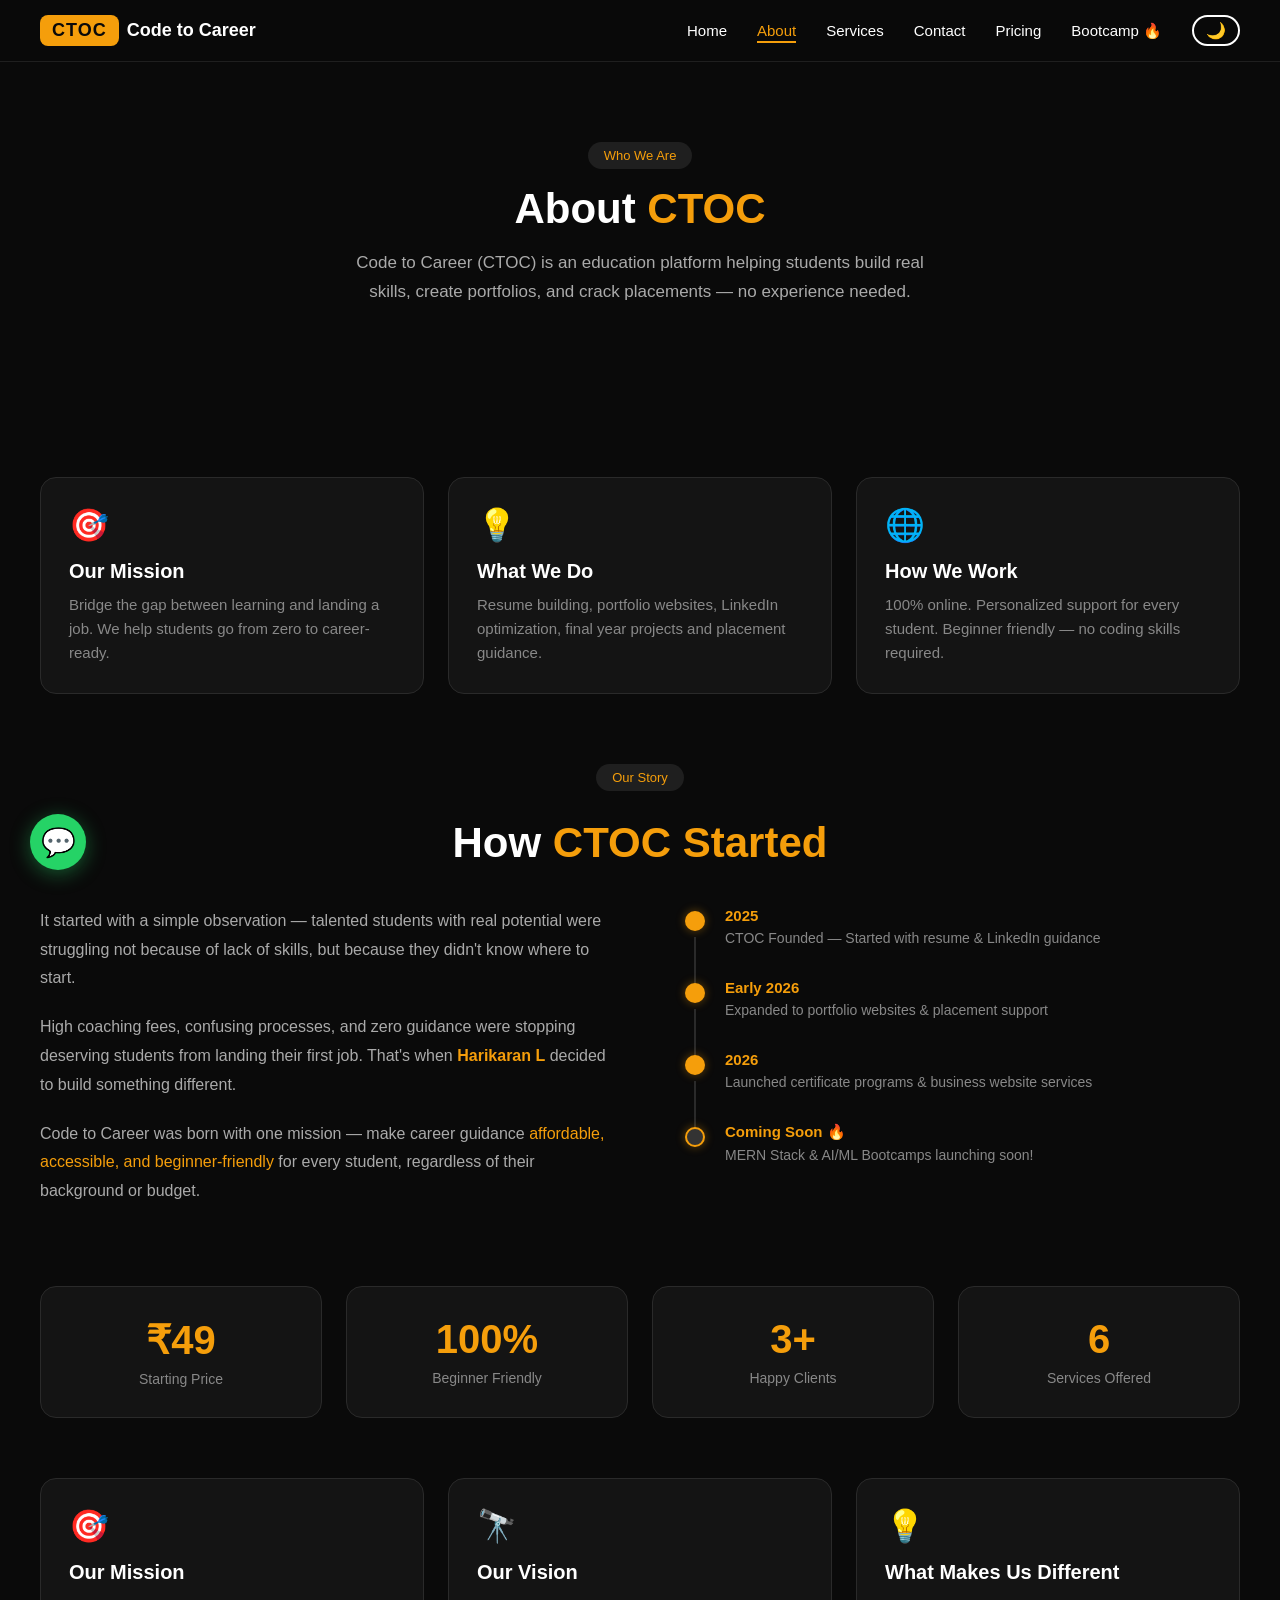
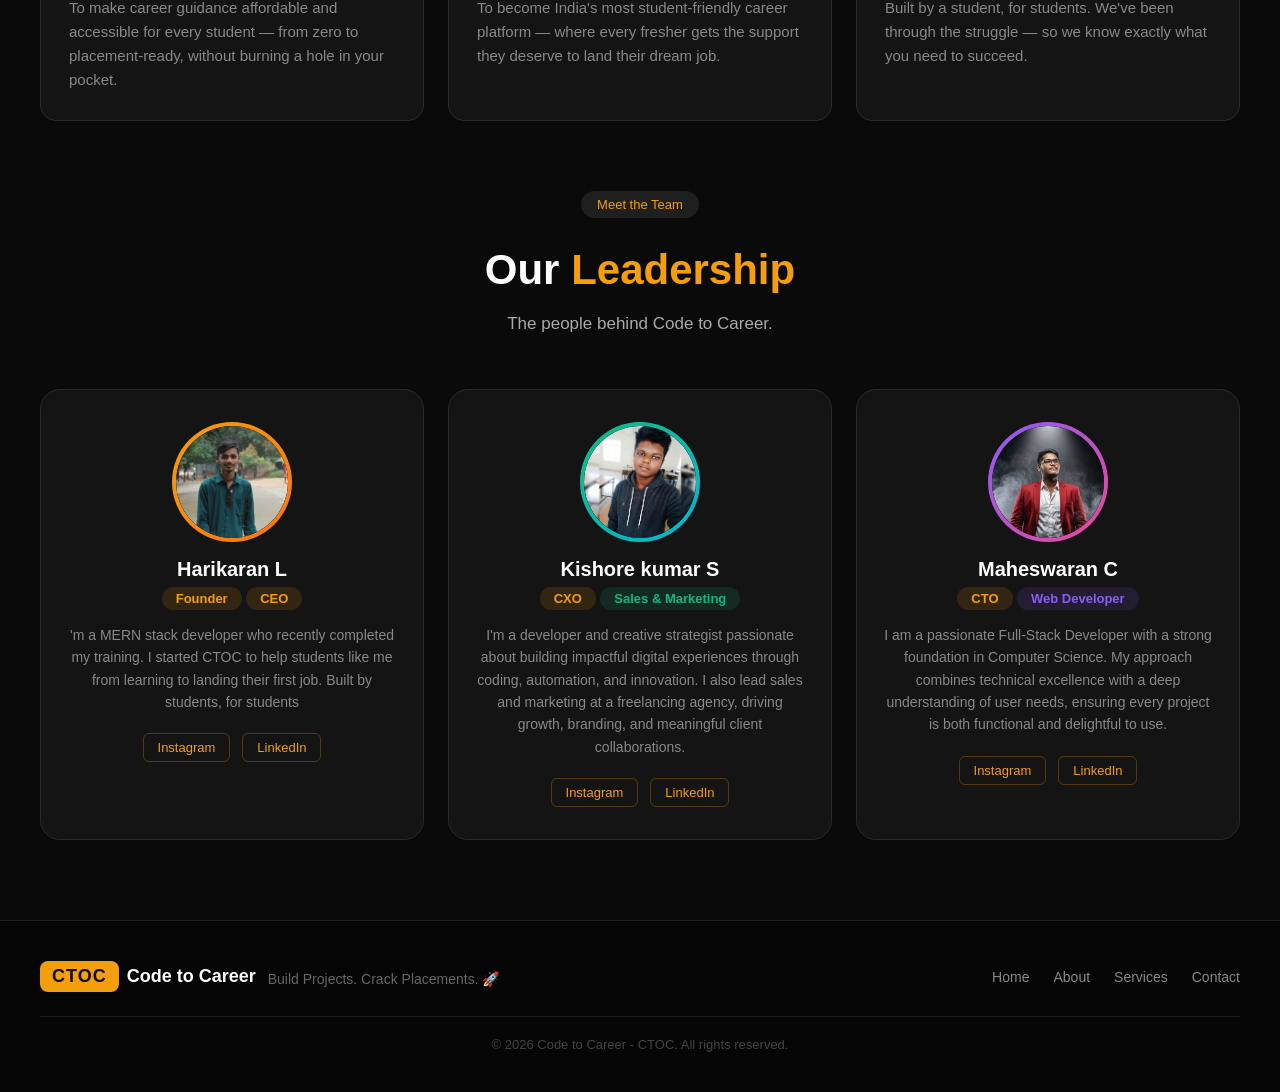
==== commit 279b0ed0: "fixed logo all pages" ====
--- a/about.html
+++ b/about.html
@@ -48,6 +48,7 @@
                 <li><a href="services.html">Services</a></li>
                 <li><a href="contact.html">Contact</a></li>
                 <li><a href="pricing.html">Pricing</a></li>
+                <li><a href="admission.html">Bootcamp 🔥</a></li>
                 <li><button class="toggle-btn" onclick="toggleTheme()">🌙</button></li>
             </ul>
         </div>
--- a/styles.css
+++ b/styles.css
@@ -799,4 +799,4 @@
     text-decoration: none;
     font-weight: 600;
 }
-.success-link:hover { text-decoration: underline; }+.success-link:hover { text-decoration: underline; } 
